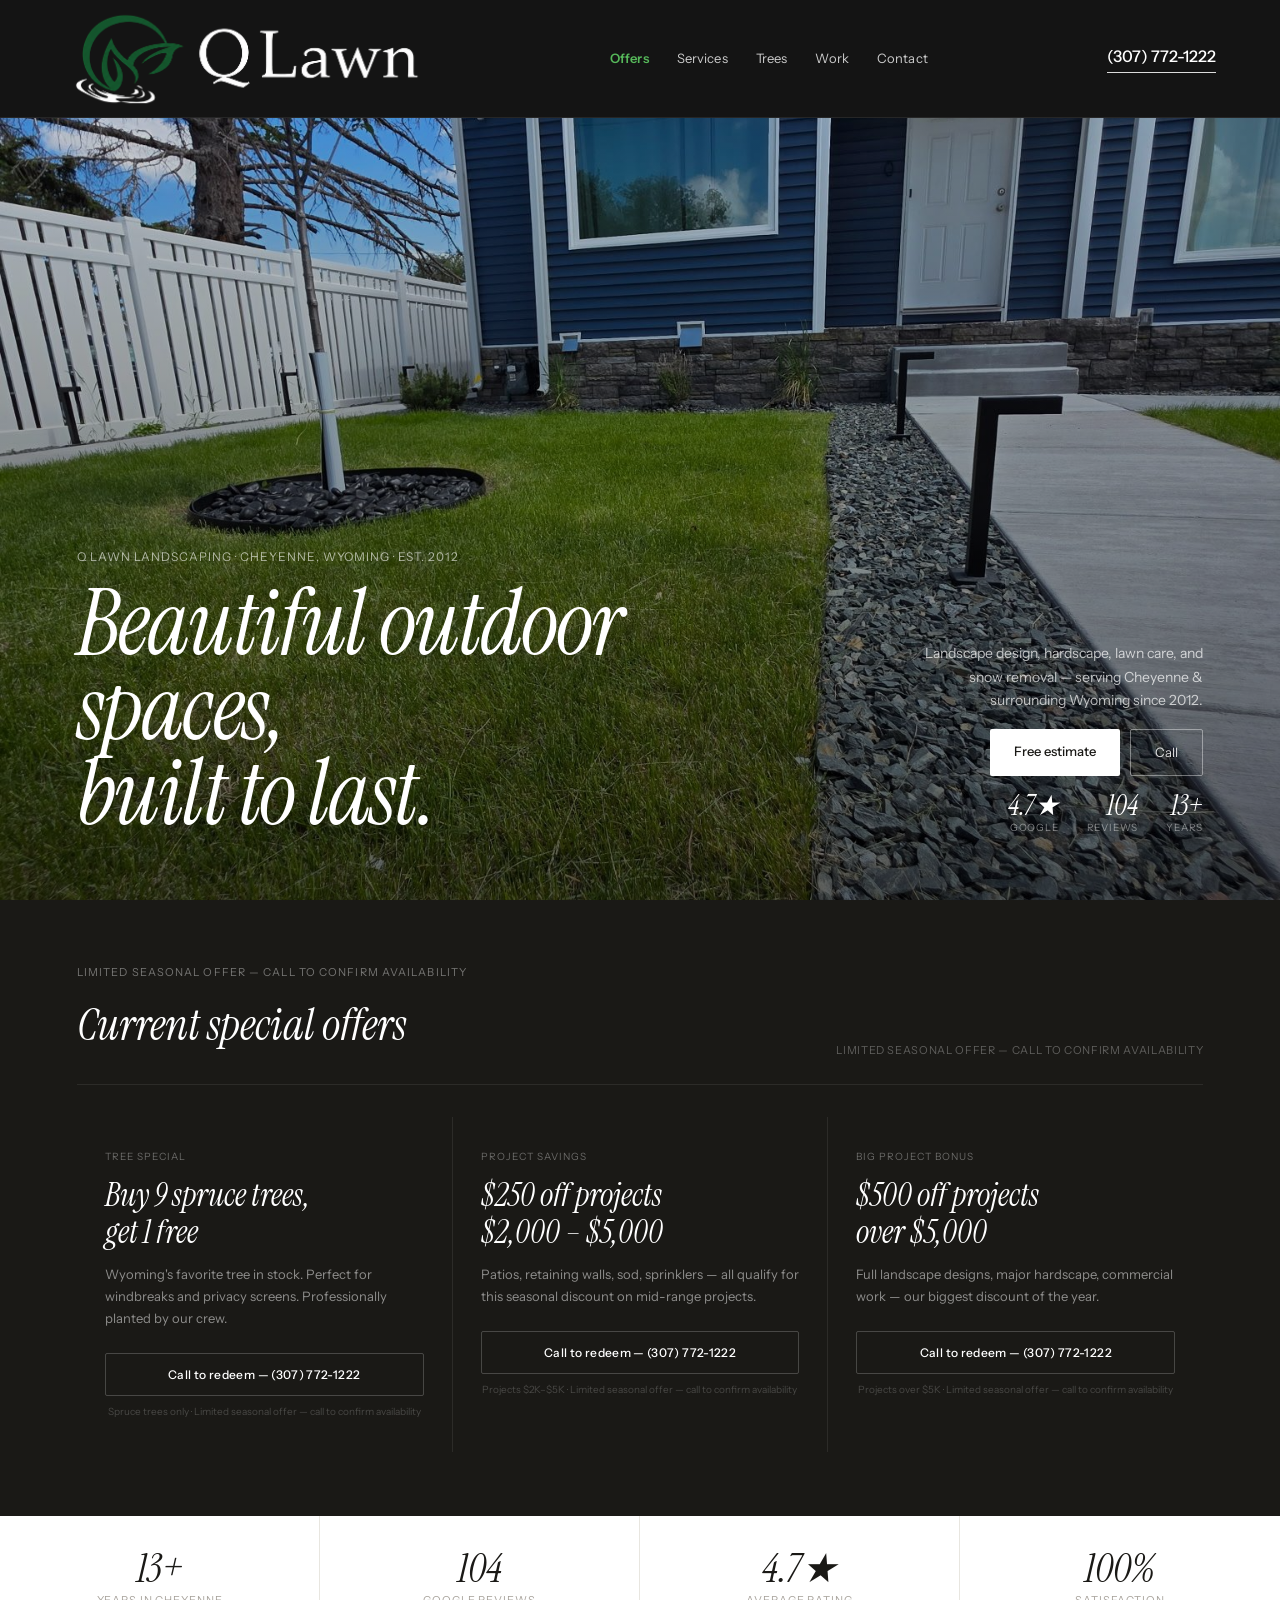
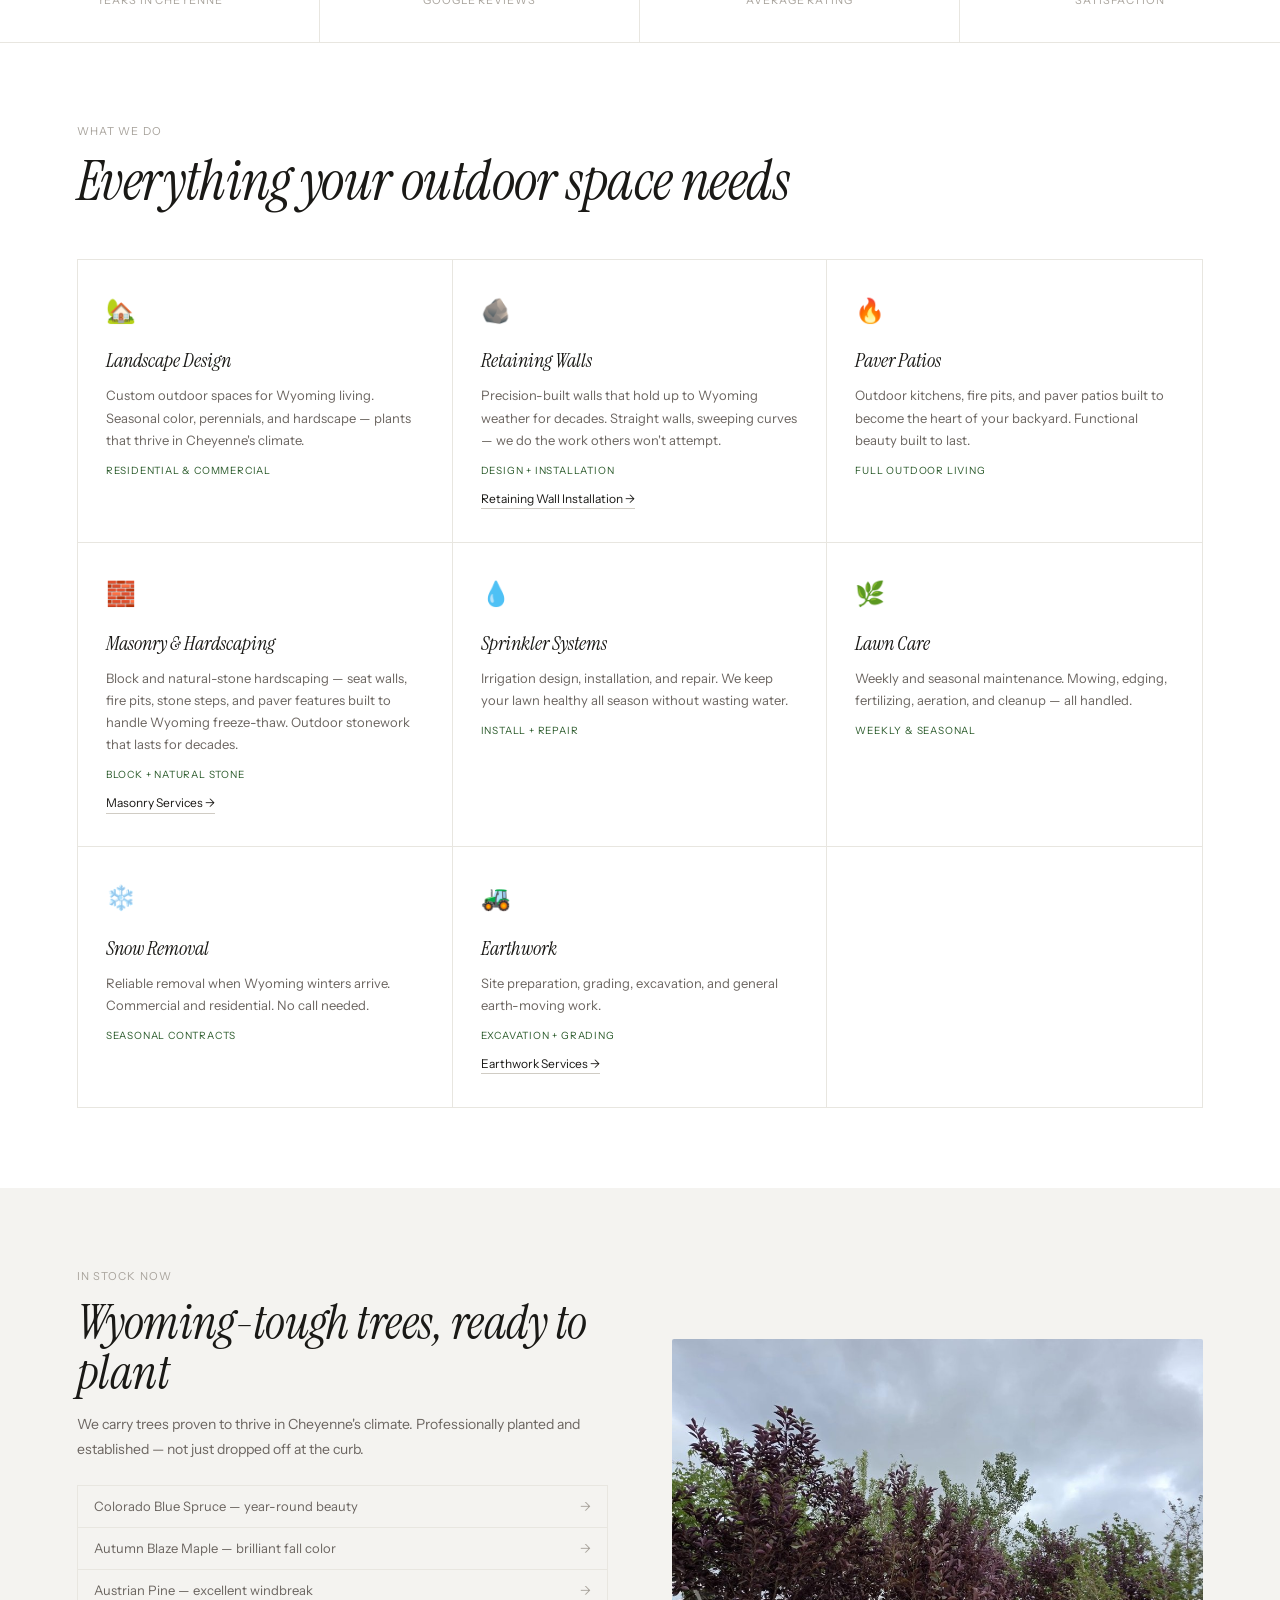
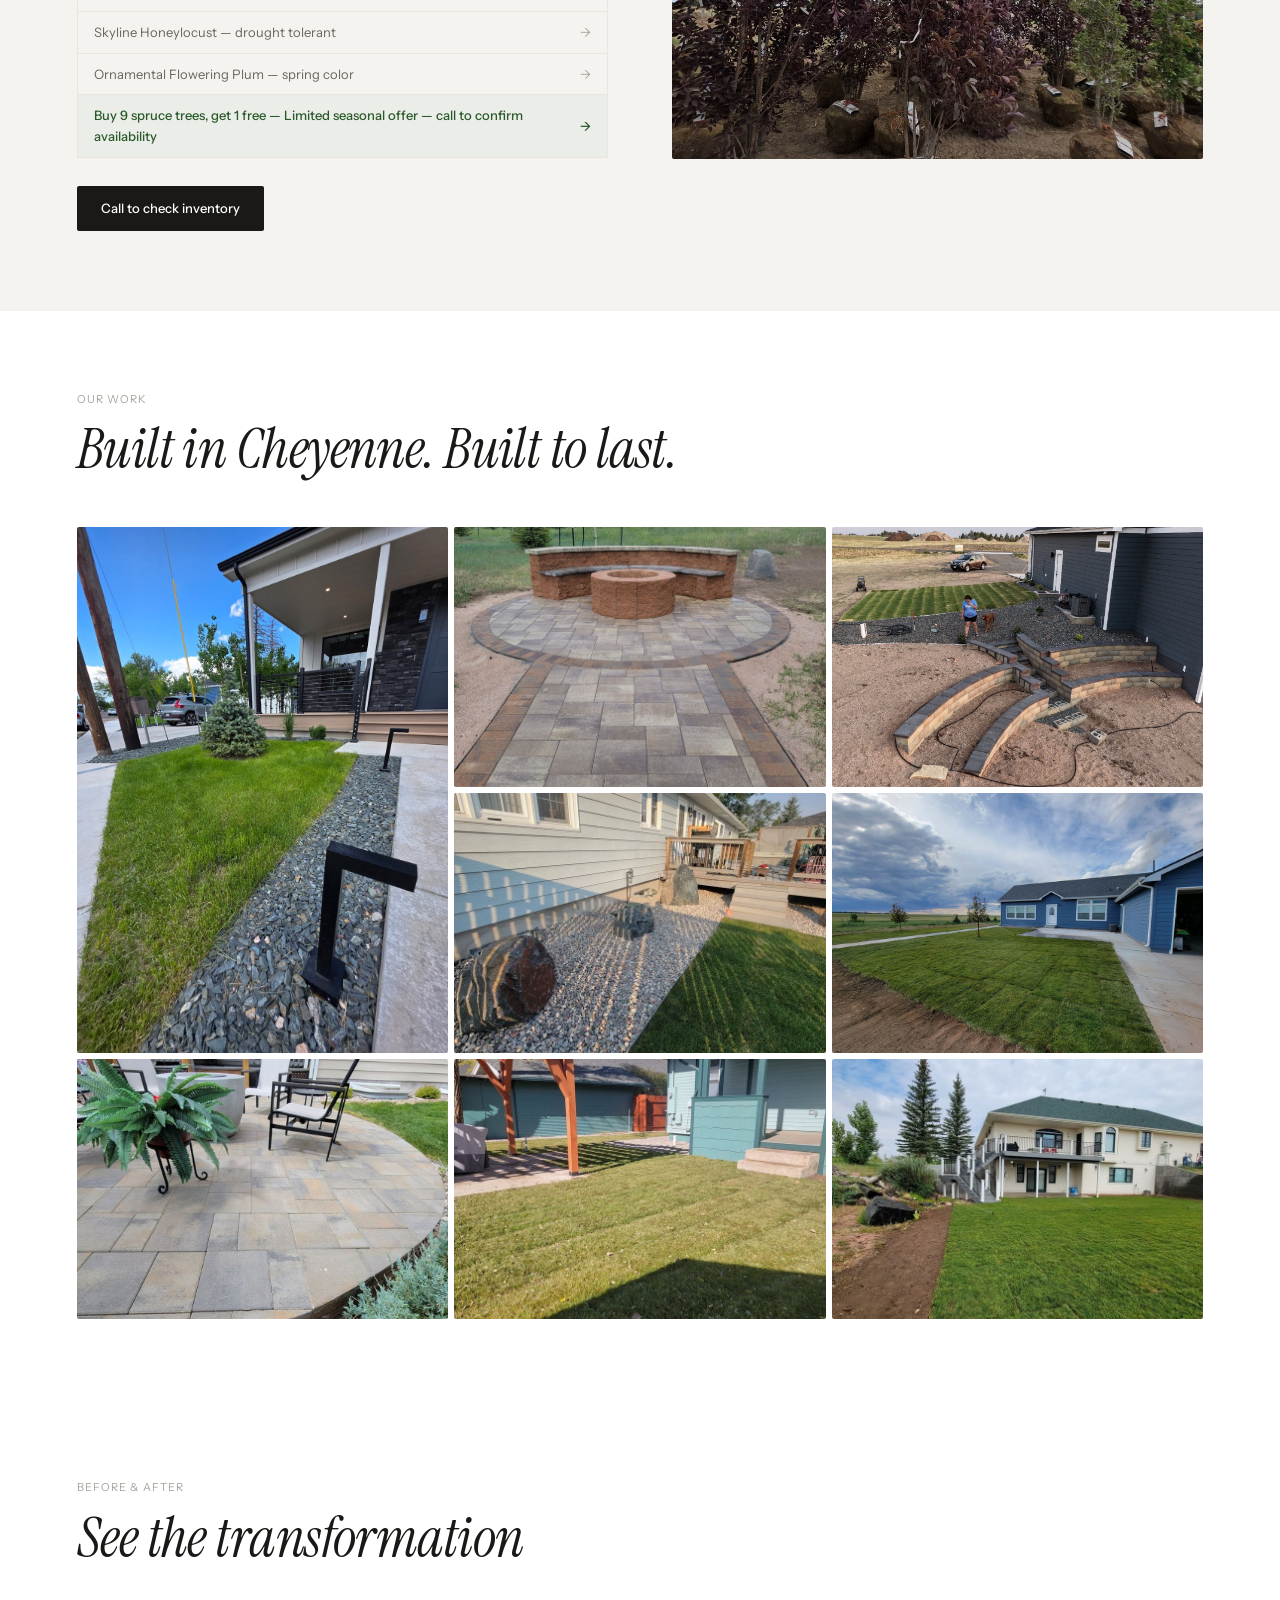
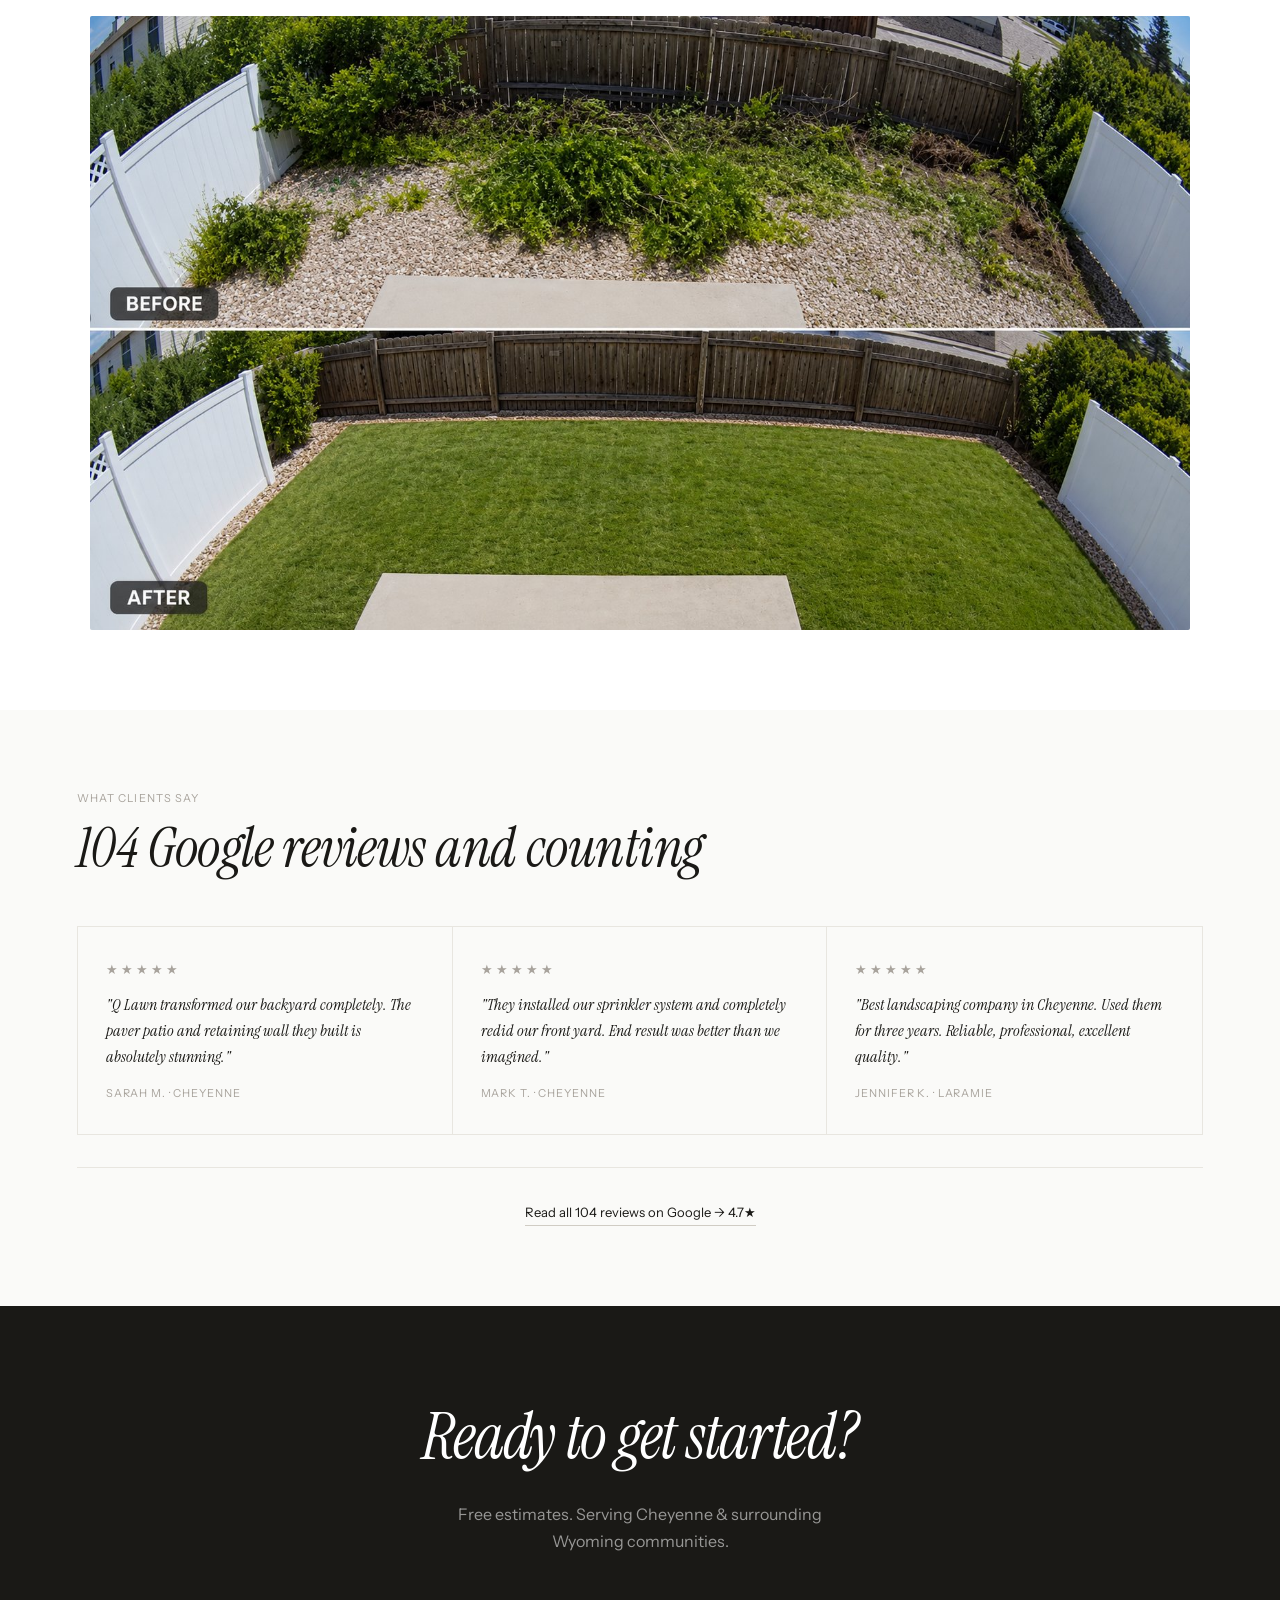
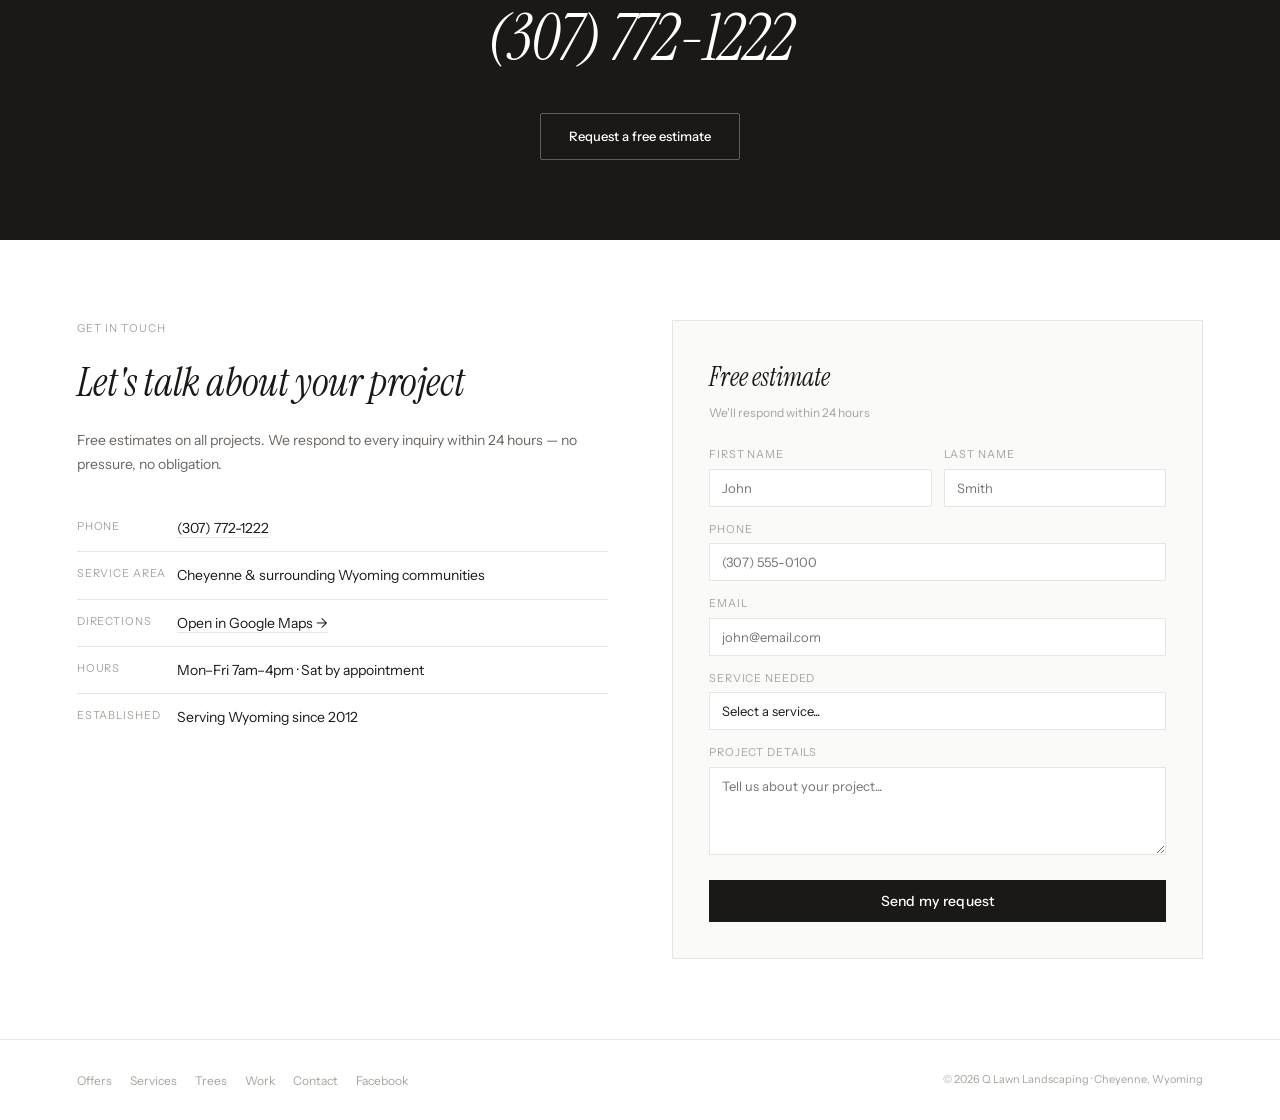
==== index.html @ 7f2158d1 "Update Google review count to 104 Co-Authored-By: Claude Sonnet 5 <noreply@anthropic.com>" ====
<!DOCTYPE html>
<html lang="en">
<head>
<meta charset="UTF-8"/>
<meta name="viewport" content="width=device-width,initial-scale=1.0"/>
<meta name="description" content="Masonry, retaining walls, hardscaping &amp; earthwork in Cheyenne, WY. Q Lawn also offers paver patios, landscape design &amp; lawn care. Free estimates: (307) 772-1222."/>
<meta name="keywords" content="landscaping Cheyenne Wyoming, lawn care Cheyenne, tree nursery Cheyenne, paver patio Wyoming, earthwork Cheyenne, Q Lawn Landscaping"/>
<meta name="author" content="Q Lawn Landscaping"/>
<meta name="robots" content="index, follow"/>
<link rel="canonical" href="https://qlawnlandscaping.com/"/>
<!-- Open Graph / Facebook -->
<meta property="og:type" content="website"/>
<meta property="og:url" content="https://qlawnlandscaping.com/"/>
<meta property="og:title" content="Q Lawn Landscaping — Cheyenne, WY | Landscaping &amp; Tree Nursery"/>
<meta property="og:description" content="Masonry, retaining walls, hardscaping, paver patios &amp; earthwork in Cheyenne, Wyoming — plus landscape design, lawn care &amp; a full tree nursery. Free estimates."/>
<meta property="og:image" content="https://qlawnlandscaping.com/og-image.jpg"/>
<meta property="og:site_name" content="Q Lawn Landscaping"/>
<meta property="og:locale" content="en_US"/>
<!-- Twitter Card -->
<meta name="twitter:card" content="summary_large_image"/>
<meta name="twitter:title" content="Q Lawn Landscaping — Cheyenne, WY"/>
<meta name="twitter:description" content="Masonry, hardscaping, retaining walls &amp; landscaping in Cheyenne, WY. Free estimates — (307) 772-1222"/>
<meta name="twitter:image" content="https://qlawnlandscaping.com/og-image.jpg"/>
<!-- Favicon (from real Q Lawn logo artwork) -->
<link rel="icon" href="/favicon.ico" sizes="48x48">
<link rel="icon" type="image/png" sizes="192x192" href="/favicon-192.png">
<link rel="apple-touch-icon" href="/apple-touch-icon.png">
<title>Q Lawn Landscaping — Masonry, Hardscaping &amp; Lawn Care in Cheyenne, WY</title>
<link rel="preconnect" href="https://fonts.googleapis.com"/>
<link rel="preconnect" href="https://fonts.gstatic.com" crossorigin/>
<link href="https://fonts.googleapis.com/css2?family=Instrument+Serif:ital@0;1&family=Instrument+Sans:wght@300;400;500;600&display=swap" rel="stylesheet"/>
<link rel="stylesheet" href="css/styles.css?v=1"/>
<script type="application/ld+json">
{"@context":"https://schema.org","@type":"LandscapingBusiness","@id":"https://qlawnlandscaping.com/#business","name":"Q Lawn Landscaping","url":"https://qlawnlandscaping.com/","image":"https://qlawnlandscaping.com/og-image.jpg","logo":"https://qlawnlandscaping.com/images/logo.png","telephone":"+13077721222","priceRange":"$$","foundingDate":"2012","areaServed":[{"@type":"City","name":"Cheyenne","containedInPlace":{"@type":"State","name":"Wyoming"}},{"@type":"AdministrativeArea","name":"Laramie County, Wyoming"}],"openingHoursSpecification":[{"@type":"OpeningHoursSpecification","dayOfWeek":["Monday","Tuesday","Wednesday","Thursday","Friday"],"opens":"07:00","closes":"16:00"}],"sameAs":["https://www.facebook.com/111293527158352"],"hasOfferCatalog":{"@type":"OfferCatalog","name":"Services","itemListElement":[{"@type":"Offer","itemOffered":{"@type":"Service","name":"Masonry & Hardscaping","url":"https://qlawnlandscaping.com/masonry"}},{"@type":"Offer","itemOffered":{"@type":"Service","name":"Retaining Walls","url":"https://qlawnlandscaping.com/retaining-walls"}},{"@type":"Offer","itemOffered":{"@type":"Service","name":"Paver Patios"}},{"@type":"Offer","itemOffered":{"@type":"Service","name":"Earthwork, Excavation & Grading","url":"https://qlawnlandscaping.com/earthwork"}},{"@type":"Offer","itemOffered":{"@type":"Service","name":"Landscape Design"}},{"@type":"Offer","itemOffered":{"@type":"Service","name":"Sprinkler Systems & Repair"}},{"@type":"Offer","itemOffered":{"@type":"Service","name":"Lawn Care"}},{"@type":"Offer","itemOffered":{"@type":"Service","name":"Snow Removal"}}]}}
</script>
</head>
<body>
<nav>
  <div class="nav-logo"><img src="images/logo.png?v=7" alt="Q Lawn"/></div>
  <div class="nav-links">
    <a href="#offers" class="hot">Offers</a>
    <a href="#services">Services</a><a href="#trees">Trees</a>
    <a href="#portfolio">Work</a><a href="#contact">Contact</a>
  </div>
  <a href="tel:3077721222" class="nav-cta">(307) 772-1222</a>
  <div class="hamburger"><span></span><span></span><span></span></div>
</nav>
<div class="mobile-menu" id="mm9">
  <a href="#offers" onclick="document.getElementById('mm9').style.display='none'">Offers</a>
  <a href="#services" onclick="document.getElementById('mm9').style.display='none'">Services</a>
  <a href="#trees" onclick="document.getElementById('mm9').style.display='none'">Trees</a>
  <a href="#portfolio" onclick="document.getElementById('mm9').style.display='none'">Work</a>
  <a href="#contact" onclick="document.getElementById('mm9').style.display='none'">Contact</a>
<a href="tel:3077721222">Call (307) 772-1222</a></div>
<section class="hero" style="padding-top:118px">
  <img src="images/hero.jpg" alt="Q Lawn Landscaping premium paver patio Cheyenne Wyoming" class="hero-img"/>
  <div class="hero-overlay"></div>
  <div class="hero-content">
    <div class="hero-text">
      <div class="hero-eyebrow">Q Lawn Landscaping · Cheyenne, Wyoming · Est. 2012</div>
      <h1>Beautiful outdoor spaces,<br/>built to last.</h1>
    </div>
    <div class="hero-right">
      <p class="hero-sub">Landscape design, hardscape, lawn care, and snow removal — serving Cheyenne &amp; surrounding Wyoming since 2012.</p>
      <div class="hero-actions">
        <a href="#contact" class="btn-white">Free estimate</a>
        <a href="tel:3077721222" class="btn-ghost">Call</a>
      </div>
      <div class="hero-stats">
        <div class="hs"><div class="hs-num">4.7★</div><div class="hs-label">Google</div></div>
        <div class="hs"><div class="hs-num">104</div><div class="hs-label">Reviews</div></div>
        <div class="hs"><div class="hs-num">13+</div><div class="hs-label">Years</div></div>
      </div>
    </div>
  </div>
</section>
<section id="offers" class="offers"><div class="oh"><div><div class="oh-eyebrow">Limited seasonal offer — call to confirm availability</div><div class="oh-title">Current special offers</div></div><div class="oh-exp">Limited seasonal offer — call to confirm availability</div></div><div class="offers-grid"><div class="oc"><div class="oc-eyebrow">Tree special</div><div class="oc-amount">Buy 9 spruce trees,<br/>get 1 free</div><div class="oc-desc">Wyoming's favorite tree in stock. Perfect for windbreaks and privacy screens. Professionally planted by our crew.</div><a href="tel:3077721222" class="oc-btn">Call to redeem — (307) 772-1222</a><div class="oc-fine">Spruce trees only · Limited seasonal offer — call to confirm availability</div></div><div class="oc"><div class="oc-eyebrow">Project savings</div><div class="oc-amount">$250 off projects<br/>$2,000 – $5,000</div><div class="oc-desc">Patios, retaining walls, sod, sprinklers — all qualify for this seasonal discount on mid-range projects.</div><a href="tel:3077721222" class="oc-btn">Call to redeem — (307) 772-1222</a><div class="oc-fine">Projects $2K–$5K · Limited seasonal offer — call to confirm availability</div></div><div class="oc"><div class="oc-eyebrow">Big project bonus</div><div class="oc-amount">$500 off projects<br/>over $5,000</div><div class="oc-desc">Full landscape designs, major hardscape, commercial work — our biggest discount of the year.</div><a href="tel:3077721222" class="oc-btn">Call to redeem — (307) 772-1222</a><div class="oc-fine">Projects over $5K · Limited seasonal offer — call to confirm availability</div></div></div></section>
<div class="stats"><div class="stat"><div class="stat-num">13+</div><div class="stat-label">Years in Cheyenne</div></div><div class="stat"><div class="stat-num">104</div><div class="stat-label">Google reviews</div></div><div class="stat"><div class="stat-num">4.7★</div><div class="stat-label">Average rating</div></div><div class="stat"><div class="stat-num">100%</div><div class="stat-label">Satisfaction</div></div></div>
<section id="services" class="services"><div class="sec-eyebrow">What we do</div><h2 class="sec-title">Everything your outdoor space needs</h2><div class="svc-grid"><div class="svc"><div class="svc-icon">🏡</div><h3>Landscape Design</h3><p>Custom outdoor spaces for Wyoming living. Seasonal color, perennials, and hardscape — plants that thrive in Cheyenne's climate.</p><span class="svc-tag">Residential & Commercial</span></div><div class="svc"><div class="svc-icon">🪨</div><h3>Retaining Walls</h3><p>Precision-built walls that hold up to Wyoming weather for decades. Straight walls, sweeping curves — we do the work others won't attempt.</p><span class="svc-tag">Design + Installation</span><a href="/retaining-walls" class="svc-link">Retaining Wall Installation →</a></div><div class="svc"><div class="svc-icon">🔥</div><h3>Paver Patios</h3><p>Outdoor kitchens, fire pits, and paver patios built to become the heart of your backyard. Functional beauty built to last.</p><span class="svc-tag">Full Outdoor Living</span></div><div class="svc"><div class="svc-icon">🧱</div><h3>Masonry &amp; Hardscaping</h3><p>Block and natural-stone hardscaping — seat walls, fire pits, stone steps, and paver features built to handle Wyoming freeze-thaw. Outdoor stonework that lasts for decades.</p><span class="svc-tag">Block + Natural Stone</span><a href="/masonry" class="svc-link">Masonry Services →</a></div><div class="svc"><div class="svc-icon">💧</div><h3>Sprinkler Systems</h3><p>Irrigation design, installation, and repair. We keep your lawn healthy all season without wasting water.</p><span class="svc-tag">Install + Repair</span></div><div class="svc"><div class="svc-icon">🌿</div><h3>Lawn Care</h3><p>Weekly and seasonal maintenance. Mowing, edging, fertilizing, aeration, and cleanup — all handled.</p><span class="svc-tag">Weekly & Seasonal</span></div><div class="svc"><div class="svc-icon">❄️</div><h3>Snow Removal</h3><p>Reliable removal when Wyoming winters arrive. Commercial and residential. No call needed.</p><span class="svc-tag">Seasonal Contracts</span></div><div class="svc"><div class="svc-icon">🚜</div><h3>Earthwork</h3><p>Site preparation, grading, excavation, and general earth-moving work.</p><span class="svc-tag">Excavation + Grading</span><a href="/earthwork" class="svc-link">Earthwork Services →</a></div></div></section>
<section id="trees" class="trees"><div class="trees-inner"><div class="trees-copy"><div class="sec-eyebrow">In stock now</div><h2>Wyoming-tough trees, ready to plant</h2><p>We carry trees proven to thrive in Cheyenne's climate. Professionally planted and established — not just dropped off at the curb.</p><div class="tree-list"><div class="tree-item">Colorado Blue Spruce — year-round beauty</div><div class="tree-item">Autumn Blaze Maple — brilliant fall color</div><div class="tree-item">Austrian Pine — excellent windbreak</div><div class="tree-item">Skyline Honeylocust — drought tolerant</div><div class="tree-item">Ornamental Flowering Plum — spring color</div><div class="tree-item tree-special">Buy 9 spruce trees, get 1 free — Limited seasonal offer — call to confirm availability</div></div><a href="tel:3077721222" class="btn-white" style="background:var(--ink);color:var(--white);display:inline-block">Call to check inventory</a></div><div class="trees-photo"><img src="images/tree-nursery.jpg" alt="Wyoming-tough nursery trees ready to plant, Q Lawn Cheyenne"/></div></div></section>
<section id="portfolio" class="gallery"><div class="sec-eyebrow">Our work</div><h2 class="sec-title">Built in Cheyenne. Built to last.</h2><div class="gallery-grid"><div class="gi tall"><img src="images/gallery-curb.jpg" alt="Modern home with fresh sod, spruce and decorative rock, Cheyenne Wyoming"/></div><div class="gi"><img src="images/gallery-firepit.jpg" alt="Paver patio with stone masonry fire pit and curved seat wall, Cheyenne Wyoming"/></div><div class="gi"><img src="images/gallery-retaining.jpg" alt="Tiered block masonry retaining wall with steps, Cheyenne Wyoming"/></div><div class="gi"><img src="images/gallery-rock.jpg" alt="Decorative rock landscaping with boulders, Cheyenne Wyoming"/></div><div class="gi"><img src="images/gallery-sod.jpg" alt="Fresh sod lawn and landscaping, Cheyenne Wyoming"/></div><div class="gi"><img src="images/gallery-patio.jpg" alt="Custom paver patio with seating area, Cheyenne Wyoming"/></div><div class="gi"><img src="images/gallery-pergola.jpg" alt="Backyard pergola over paver patio with new sod, Cheyenne Wyoming"/></div><div class="gi"><img src="images/gallery-sod-trees.jpg" alt="New sod lawn with spruce trees and boulder accent, Cheyenne Wyoming"/></div></div></section>
<section id="before-after" class="gallery"><div class="sec-eyebrow">Before &amp; after</div><h2 class="sec-title">See the transformation</h2><img src="images/before-after.jpg" alt="Before and after backyard sod transformation in Cheyenne, Wyoming by Q Lawn Landscaping" style="width:100%;max-width:1100px;margin:0 auto;height:auto;border-radius:2px;display:block"/></section>
<section id="reviews" class="reviews"><div class="sec-eyebrow">What clients say</div><h2 class="sec-title">104 Google reviews and counting</h2><div class="rev-grid"><div class="rev"><div class="rev-stars">★★★★★</div><p class="rev-text">"Q Lawn transformed our backyard completely. The paver patio and retaining wall they built is absolutely stunning."</p><div class="rev-author">Sarah M. · Cheyenne</div></div><div class="rev"><div class="rev-stars">★★★★★</div><p class="rev-text">"They installed our sprinkler system and completely redid our front yard. End result was better than we imagined."</p><div class="rev-author">Mark T. · Cheyenne</div></div><div class="rev"><div class="rev-stars">★★★★★</div><p class="rev-text">"Best landscaping company in Cheyenne. Used them for three years. Reliable, professional, excellent quality."</p><div class="rev-author">Jennifer K. · Laramie</div></div></div><div class="rev-footer"><a href="https://www.google.com/search?q=Q+Lawn+Landscaping+Cheyenne" target="_blank" class="g-link">Read all 104 reviews on Google → 4.7★</a></div></section>
<section class="cta"><h2>Ready to get started?</h2><p>Free estimates. Serving Cheyenne & surrounding Wyoming communities.</p><a href="tel:3077721222" class="cta-phone">(307) 772-1222</a><a href="#contact" class="btn-white-outline">Request a free estimate</a></section>
<section id="contact" class="contact"><div class="contact-grid"><div class="ci"><div class="sec-eyebrow">Get in touch</div><h2>Let's talk about your project</h2><p>Free estimates on all projects. We respond to every inquiry within 24 hours — no pressure, no obligation.</p><div class="cd"><div class="cd-l">Phone</div><div class="cd-v"><a href="tel:3077721222">(307) 772-1222</a></div></div>
<div class="cd"><div class="cd-l">Service area</div><div class="cd-v">Cheyenne & surrounding Wyoming communities</div></div><div class="cd"><div class="cd-l">Directions</div><div class="cd-v"><a href="https://www.google.com/maps/search/?api=1&amp;query=Q+Lawn+Landscaping+Cheyenne+WY" target="_blank" rel="noopener">Open in Google Maps →</a></div></div><div class="cd"><div class="cd-l">Hours</div><div class="cd-v">Mon–Fri 7am–4pm · Sat by appointment</div></div><div class="cd"><div class="cd-l">Established</div><div class="cd-v">Serving Wyoming since 2012</div></div></div><form class="cf" name="free-estimate" method="POST" data-netlify="true" netlify-honeypot="bot-field" action="/thank-you.html"><input type="hidden" name="form-name" value="free-estimate"/><p hidden><label>Don't fill this out if you're human: <input name="bot-field"/></label></p><div class="cf-title">Free estimate</div><div class="cf-sub">We'll respond within 24 hours</div><div class="fg-row"><div class="fg"><label for="cf-first">First name</label><input id="cf-first" name="first-name" type="text" placeholder="John" required/></div><div class="fg"><label for="cf-last">Last name</label><input id="cf-last" name="last-name" type="text" placeholder="Smith"/></div></div><div class="fg"><label for="cf-phone">Phone</label><input id="cf-phone" name="phone" type="tel" placeholder="(307) 555-0100" required/></div><div class="fg"><label for="cf-email">Email</label><input id="cf-email" name="email" type="email" placeholder="john@email.com"/></div><div class="fg"><label for="cf-service">Service needed</label><select id="cf-service" name="service" required><option value="">Select a service...</option><option>Landscape Design</option><option>Retaining Wall</option><option>Paver Patio</option><option>Sprinkler System</option><option>Lawn Care</option><option>Sod Installation</option><option>Tree Installation</option><option>Snow Removal</option><option>Earthwork</option><option>Other</option></select></div><div class="fg"><label for="cf-details">Project details</label><textarea id="cf-details" name="details" placeholder="Tell us about your project..." required></textarea></div><button type="submit" class="cf-submit">Send my request</button></form></div></section>
<footer><div class="fl"><a href="#offers">Offers</a><a href="#services">Services</a><a href="#trees">Trees</a><a href="#portfolio">Work</a><a href="#contact">Contact</a><a href="https://www.facebook.com/111293527158352" target="_blank">Facebook</a></div><div class="fc">© 2026 Q Lawn Landscaping · Cheyenne, Wyoming</div></footer>
<script src="js/main.js?v=2" defer></script>
</body></html>
---- css/styles.css ----
*,*::before,*::after{box-sizing:border-box;margin:0;padding:0}
:root{
  --white:#FFFFFF;--off:#FAFAF8;--light:#F4F3F0;--border:#E8E6E0;--border2:#D0CCC4;
  --ink:#1A1916;--ink2:#6B6560;--ink3:#A8A39C;
  --accent:#1A1916;--green:#2A5A2A;--red:#C0392B;
  --display:'Instrument Serif',serif;--sans:'Instrument Sans',sans-serif;
}
html{scroll-behavior:smooth}
body{background:var(--white);color:var(--ink);font-family:var(--sans);font-size:15px;line-height:1.6;overflow-x:hidden}
nav{position:fixed;top:0;left:0;right:0;z-index:100;background:#141414;backdrop-filter:none;border-bottom:1px solid rgba(255,255,255,0.08);padding:0 5%;height:118px;display:flex;align-items:center;justify-content:space-between}
.nav-logo{display:flex;align-items:center;height:118px;flex:0 0 auto}
.nav-logo img{height:108px;max-width:420px;width:auto;object-fit:contain;display:block}
.nav-links{display:flex;gap:28px}
.nav-links a{font-size:13px;font-weight:400;color:rgba(255,255,255,0.78);text-decoration:none;transition:color .15s;letter-spacing:.01em}
.nav-links a:hover{color:var(--white)}
.nav-links .hot{color:#56B85A;font-weight:600}
.nav-cta{font-size:16px;font-weight:500;color:var(--white);text-decoration:none;border-bottom:1px solid rgba(255,255,255,0.85);padding-bottom:2px;transition:all .15s}
.nav-cta:hover{border-color:transparent;color:rgba(255,255,255,0.7)}
.hamburger{display:none;flex-direction:column;gap:5px;cursor:pointer}
.hamburger span{width:22px;height:1px;background:var(--white)}
.mobile-menu{display:none;position:fixed;top:118px;left:0;right:0;background:var(--white);border-bottom:1px solid var(--border);padding:16px 6%;flex-direction:column;gap:0;z-index:99}
.mobile-menu a{color:var(--ink2);text-decoration:none;font-size:14px;padding:12px 0;border-bottom:1px solid var(--border)}

/* HERO - immersive photo */
.hero{position:relative;height:100vh;overflow:hidden}
.hero-img{width:100%;height:100%;object-fit:cover;display:block}
.hero-overlay{position:absolute;inset:0;background:linear-gradient(to bottom,rgba(0,0,0,0.1) 0%,rgba(0,0,0,0.6) 100%)}
.hero-content{position:absolute;bottom:0;left:0;right:0;padding:0 6% 64px;display:flex;align-items:flex-end;justify-content:space-between;gap:40px;flex-wrap:wrap}
.hero-text{max-width:600px}
.hero-eyebrow{font-size:12px;font-weight:400;color:rgba(255,255,255,0.6);letter-spacing:.08em;text-transform:uppercase;margin-bottom:14px}
.hero h1{font-family:var(--display);font-size:clamp(44px,7vw,96px);color:var(--white);font-weight:400;line-height:.95;letter-spacing:-.02em;font-style:italic}
.hero-right{display:flex;flex-direction:column;align-items:flex-end;gap:16px}
.hero-sub{font-size:14px;color:rgba(255,255,255,0.7);max-width:280px;text-align:right;line-height:1.7;font-weight:300}
.hero-actions{display:flex;gap:10px;flex-wrap:wrap;justify-content:flex-end}
.btn-white{font-size:13px;font-weight:500;padding:12px 24px;background:var(--white);color:var(--ink);text-decoration:none;border-radius:2px;transition:all .2s}
.btn-white:hover{background:var(--off)}
.btn-ghost{font-size:13px;font-weight:400;padding:12px 24px;border:1px solid rgba(255,255,255,0.4);color:rgba(255,255,255,0.85);text-decoration:none;border-radius:2px;transition:all .2s}
.btn-ghost:hover{border-color:var(--white)}
.hero-stats{display:flex;gap:28px}
.hs{text-align:right}
.hs-num{font-family:var(--display);font-size:28px;color:var(--white);font-weight:400;font-style:italic;line-height:1}
.hs-label{font-size:10px;color:rgba(255,255,255,0.45);text-transform:uppercase;letter-spacing:.08em}

/* OFFERS */
.offers{background:var(--ink);padding:64px 6%}
.oh{display:flex;align-items:flex-end;justify-content:space-between;margin-bottom:32px;padding-bottom:24px;border-bottom:1px solid rgba(255,255,255,0.08);flex-wrap:wrap;gap:16px}
.oh-eyebrow{font-size:11px;color:rgba(255,255,255,0.4);text-transform:uppercase;letter-spacing:.1em;margin-bottom:8px}
.oh-title{font-family:var(--display);font-size:clamp(24px,3.5vw,44px);color:var(--white);font-style:italic;font-weight:400}
.oh-exp{font-size:11px;color:rgba(255,255,255,0.3);letter-spacing:.06em;text-transform:uppercase}
.offers-grid{display:grid;grid-template-columns:repeat(3,1fr);gap:1px;background:rgba(255,255,255,0.08)}
.oc{background:var(--ink);padding:32px 28px;transition:background .2s}
.oc:hover{background:#222}
.oc-eyebrow{font-size:10px;color:rgba(255,255,255,0.35);text-transform:uppercase;letter-spacing:.1em;margin-bottom:12px}
.oc-amount{font-family:var(--display);font-size:clamp(22px,2.5vw,34px);color:var(--white);font-weight:400;font-style:italic;line-height:1.15;margin-bottom:12px}
.oc-desc{font-size:13px;color:rgba(255,255,255,0.5);line-height:1.7;margin-bottom:24px;font-weight:300}
.oc-btn{display:block;text-align:center;font-size:12px;font-weight:500;padding:11px 18px;border:1px solid rgba(255,255,255,0.2);color:var(--white);text-decoration:none;border-radius:2px;transition:all .15s;letter-spacing:.03em}
.oc-btn:hover{background:var(--white);color:var(--ink)}
.oc-fine{font-size:10px;color:rgba(255,255,255,0.2);text-align:center;margin-top:8px}

/* STATS */
.stats{display:grid;grid-template-columns:repeat(4,1fr);border-bottom:1px solid var(--border)}
.stat{padding:32px 24px;border-right:1px solid var(--border);text-align:center}
.stat:last-child{border-right:none}
.stat-num{font-family:var(--display);font-size:40px;color:var(--ink);font-weight:400;font-style:italic;line-height:1;margin-bottom:4px}
.stat-label{font-size:11px;color:var(--ink3);text-transform:uppercase;letter-spacing:.08em}

/* SERVICES */
.services{padding:80px 6%;background:var(--white)}
.sec-eyebrow{font-size:11px;color:var(--ink3);text-transform:uppercase;letter-spacing:.1em;margin-bottom:12px}
.sec-title{font-family:var(--display);font-size:clamp(32px,4.5vw,56px);color:var(--ink);font-weight:400;font-style:italic;letter-spacing:-.01em;line-height:1.05;margin-bottom:48px}
.svc-grid{display:grid;grid-template-columns:repeat(3,1fr);gap:0;border:1px solid var(--border)}
.svc{padding:32px 28px;border-right:1px solid var(--border);border-bottom:1px solid var(--border);transition:background .2s}
.svc:nth-child(3n){border-right:none}
.svc:nth-child(n+7){border-bottom:none}
.svc:hover{background:var(--off)}
.svc-icon{font-size:24px;margin-bottom:14px}
.svc h3{font-family:var(--display);font-size:20px;color:var(--ink);font-weight:400;font-style:italic;margin-bottom:8px}
.svc p{font-size:13px;color:var(--ink2);line-height:1.7;font-weight:300}
.svc-tag{font-size:10px;color:var(--green);text-transform:uppercase;letter-spacing:.08em;margin-top:12px;display:block}
.svc-link{display:inline-block;margin-top:10px;font-size:12px;color:var(--ink);text-decoration:none;border-bottom:1px solid var(--border2);transition:border-color .15s}
.svc-link:hover{border-color:var(--ink)}
.svc-copy{max-width:760px}
.svc-copy p{font-size:15px;line-height:1.8;color:var(--ink2);margin-bottom:16px}

/* TREES */
.trees{background:var(--light);padding:80px 6%}
.trees-inner{display:grid;grid-template-columns:1fr 1fr;gap:64px;align-items:center}
.trees-copy .sec-eyebrow{color:var(--ink3)}
.trees-copy h2{font-family:var(--display);font-size:clamp(28px,4vw,48px);color:var(--ink);font-weight:400;font-style:italic;letter-spacing:-.01em;line-height:1.05;margin-bottom:14px}
.trees-copy p{font-size:14px;color:var(--ink2);line-height:1.75;margin-bottom:24px;font-weight:300}
.tree-list{display:flex;flex-direction:column;gap:0;margin-bottom:28px;border:1px solid var(--border)}
.tree-item{font-size:13px;color:var(--ink2);padding:10px 16px;border-bottom:1px solid var(--border);display:flex;align-items:center;justify-content:space-between}
.tree-item:last-child{border-bottom:none}
.tree-item::after{content:'→';color:var(--ink3)}
.tree-special{color:var(--green);font-weight:500;background:rgba(42,90,42,0.04)}
.tree-special::after{color:var(--green)}
.trees-photo{overflow:hidden;border-radius:2px}
.trees-photo img{width:100%;height:420px;object-fit:cover;display:block}

/* GALLERY */
.gallery{padding:80px 6%;background:var(--white)}
.gallery-grid{display:grid;grid-template-columns:repeat(3,1fr);grid-template-rows:260px 260px 260px;gap:6px;margin-top:36px}
.gi{overflow:hidden;border-radius:2px}
.gi img{width:100%;height:100%;object-fit:cover;display:block;transition:transform .5s ease}
.gi:hover img{transform:scale(1.04)}
.gi.tall{grid-row:span 2}
.gi.tall img{height:100%}

/* MASONRY WORK GALLERY (masonry.html) — natural-proportion column layout */
.masonry-grid{columns:3;column-gap:14px;margin-top:36px}
.masonry-grid figure{break-inside:avoid;margin:0 0 14px}
.masonry-grid img{width:100%;height:auto;display:block;border-radius:2px}

/* REVIEWS */
.reviews{padding:80px 6%;background:var(--off)}
.rev-grid{display:grid;grid-template-columns:repeat(3,1fr);gap:0;margin-top:40px;border:1px solid var(--border)}
.rev{padding:32px 28px;border-right:1px solid var(--border)}
.rev:last-child{border-right:none}
.rev-stars{color:var(--ink3);font-size:13px;letter-spacing:3px;margin-bottom:12px}
.rev-text{font-family:var(--display);font-size:16px;color:var(--ink);line-height:1.65;margin-bottom:14px;font-style:italic;font-weight:400}
.rev-author{font-size:11px;color:var(--ink3);text-transform:uppercase;letter-spacing:.08em}
.rev-footer{text-align:center;margin-top:32px;padding-top:32px;border-top:1px solid var(--border)}
.g-link{display:inline-flex;align-items:center;gap:8px;color:var(--ink);font-size:13px;text-decoration:none;border-bottom:1px solid var(--border2);padding-bottom:2px;transition:border-color .15s}
.g-link:hover{border-color:var(--ink)}

/* CTA */
.cta{background:var(--ink);padding:80px 6%;text-align:center}
.cta h2{font-family:var(--display);font-size:clamp(32px,5vw,64px);color:var(--white);font-weight:400;font-style:italic;letter-spacing:-.02em;margin-bottom:12px}
.cta p{font-size:16px;color:rgba(255,255,255,0.55);max-width:380px;margin:0 auto 32px;line-height:1.7;font-weight:300}
.cta-phone{font-family:var(--display);font-size:clamp(32px,5vw,64px);color:var(--white);text-decoration:none;display:block;margin-bottom:24px;letter-spacing:-.02em;font-style:italic;transition:opacity .15s}
.cta-phone:hover{opacity:.7}
.btn-white-outline{font-size:13px;font-weight:500;padding:12px 28px;border:1px solid rgba(255,255,255,0.3);color:var(--white);text-decoration:none;border-radius:2px;transition:all .2s;display:inline-block}
.btn-white-outline:hover{background:var(--white);color:var(--ink)}

/* CONTACT */
.contact{padding:80px 6%;background:var(--white)}
.contact-grid{display:grid;grid-template-columns:1fr 1fr;gap:64px}
.ci .sec-eyebrow{color:var(--ink3)}
.ci h2{font-family:var(--display);font-size:clamp(26px,3.5vw,40px);color:var(--ink);font-weight:400;font-style:italic;letter-spacing:-.01em;margin-bottom:14px}
.ci p{font-size:14px;color:var(--ink2);line-height:1.75;margin-bottom:28px;font-weight:300}
.cd{display:flex;gap:0;margin-bottom:0;padding:12px 0;border-bottom:1px solid var(--border)}
.cd:last-of-type{border-bottom:none;margin-bottom:0}
.cd-l{font-size:11px;color:var(--ink3);text-transform:uppercase;letter-spacing:.08em;width:100px;flex-shrink:0;padding-top:1px}
.cd-v{font-size:14px;color:var(--ink);font-weight:400}
.cd-v a{color:var(--ink);text-decoration:none;border-bottom:1px solid var(--border)}
.cd-v a:hover{border-color:var(--ink2)}
.cf{background:var(--off);border:1px solid var(--border);padding:36px}
.cf-title{font-family:var(--display);font-size:26px;color:var(--ink);font-weight:400;font-style:italic;margin-bottom:4px}
.cf-sub{font-size:12px;color:var(--ink3);margin-bottom:24px}
.fg{margin-bottom:14px}
.fg label{display:block;font-size:11px;color:var(--ink3);text-transform:uppercase;letter-spacing:.08em;margin-bottom:5px}
.fg input,.fg select,.fg textarea{width:100%;background:var(--white);border:1px solid var(--border);padding:10px 12px;font-family:var(--sans);font-size:13px;color:var(--ink);outline:none;border-radius:0;transition:border-color .15s;appearance:none}
.fg input:focus,.fg select:focus,.fg textarea:focus{border-color:var(--ink)}
.fg textarea{resize:vertical;min-height:88px;font-weight:300}
.fg-row{display:grid;grid-template-columns:1fr 1fr;gap:12px}
.cf-submit{width:100%;padding:12px;background:var(--ink);border:none;color:var(--white);font-family:var(--sans);font-size:14px;font-weight:500;cursor:pointer;border-radius:0;transition:opacity .2s;margin-top:4px;letter-spacing:.02em}
.cf-submit:hover{opacity:.85}
footer{border-top:1px solid var(--border);padding:28px 6%;display:flex;align-items:center;justify-content:space-between;flex-wrap:wrap;gap:14px}
.fl a{font-size:12px;color:var(--ink3);text-decoration:none;transition:color .15s;margin-right:18px}
.fl a:hover{color:var(--ink)}
.fc{font-size:11px;color:var(--ink3)}
@media(max-width:768px){
  nav{height:96px;padding:0 5%}
  .nav-logo{height:96px}
  .nav-logo img{height:86px;max-width:330px}
  .mobile-menu{top:96px}
  .stats{grid-template-columns:1fr 1fr}
  .svc-grid{grid-template-columns:1fr 1fr}
  .svc:nth-child(2n){border-right:none}
  .svc:nth-child(3n){border-right:1px solid var(--border)}
  .trees-inner{grid-template-columns:1fr}
  .gallery-grid{grid-template-columns:1fr 1fr;grid-template-rows:auto}
  .gi.tall{grid-row:span 1}.gi.tall img{height:200px}
  .offers-grid{grid-template-columns:1fr 1fr}
  .rev-grid{grid-template-columns:1fr}
  .contact-grid{grid-template-columns:1fr}
  .fg-row{grid-template-columns:1fr}
  .hero h1{font-size:clamp(38px,9vw,72px)}
}
@media(max-width:900px){
  .nav-links,.nav-cta{display:none}.hamburger{display:flex}
  .hero-content{flex-direction:column;align-items:flex-start}.hero-right{align-items:flex-start}
  .hero-sub{text-align:left}.hero-actions{justify-content:flex-start}
  .hero-stats{justify-content:flex-start}
  .stats{grid-template-columns:1fr 1fr}.svc-grid{grid-template-columns:1fr}
  .svc{border-right:none !important}.svc:nth-child(7){border-bottom:1px solid var(--border)}.trees-inner{grid-template-columns:1fr}
  .gallery-grid{grid-template-columns:1fr 1fr;grid-template-rows:auto}
  .gi.tall{grid-row:span 1}.gi.tall img{height:220px}
  .offers-grid{grid-template-columns:1fr}.offers-grid .oc{border-right:none}
  .rev-grid{grid-template-columns:1fr}.rev{border-right:none}
  .contact-grid{grid-template-columns:1fr}.fg-row{grid-template-columns:1fr}
  .masonry-grid{columns:2}
  footer{flex-direction:column;text-align:center}
}
@media(max-width:480px){
  nav{height:86px;padding:0 5%}
  .nav-logo{height:86px}
  .nav-logo img{height:76px;max-width:290px}
  .mobile-menu{top:86px}
  .hero{height:85vh}
  .hero h1{font-size:clamp(34px,10vw,52px)}
  .hero-stats{flex-wrap:wrap;gap:16px}
  .stats{grid-template-columns:1fr 1fr}
  .svc-grid{grid-template-columns:1fr}
  .offers-grid{grid-template-columns:1fr}
  .gallery-grid{grid-template-columns:1fr}
  .gi.tall img{height:180px}
  .masonry-grid{columns:1}
  .cf{padding:24px 20px}
  .cta h2{font-size:clamp(28px,8vw,48px)}
  .cta-phone{font-size:clamp(26px,8vw,44px)}
}
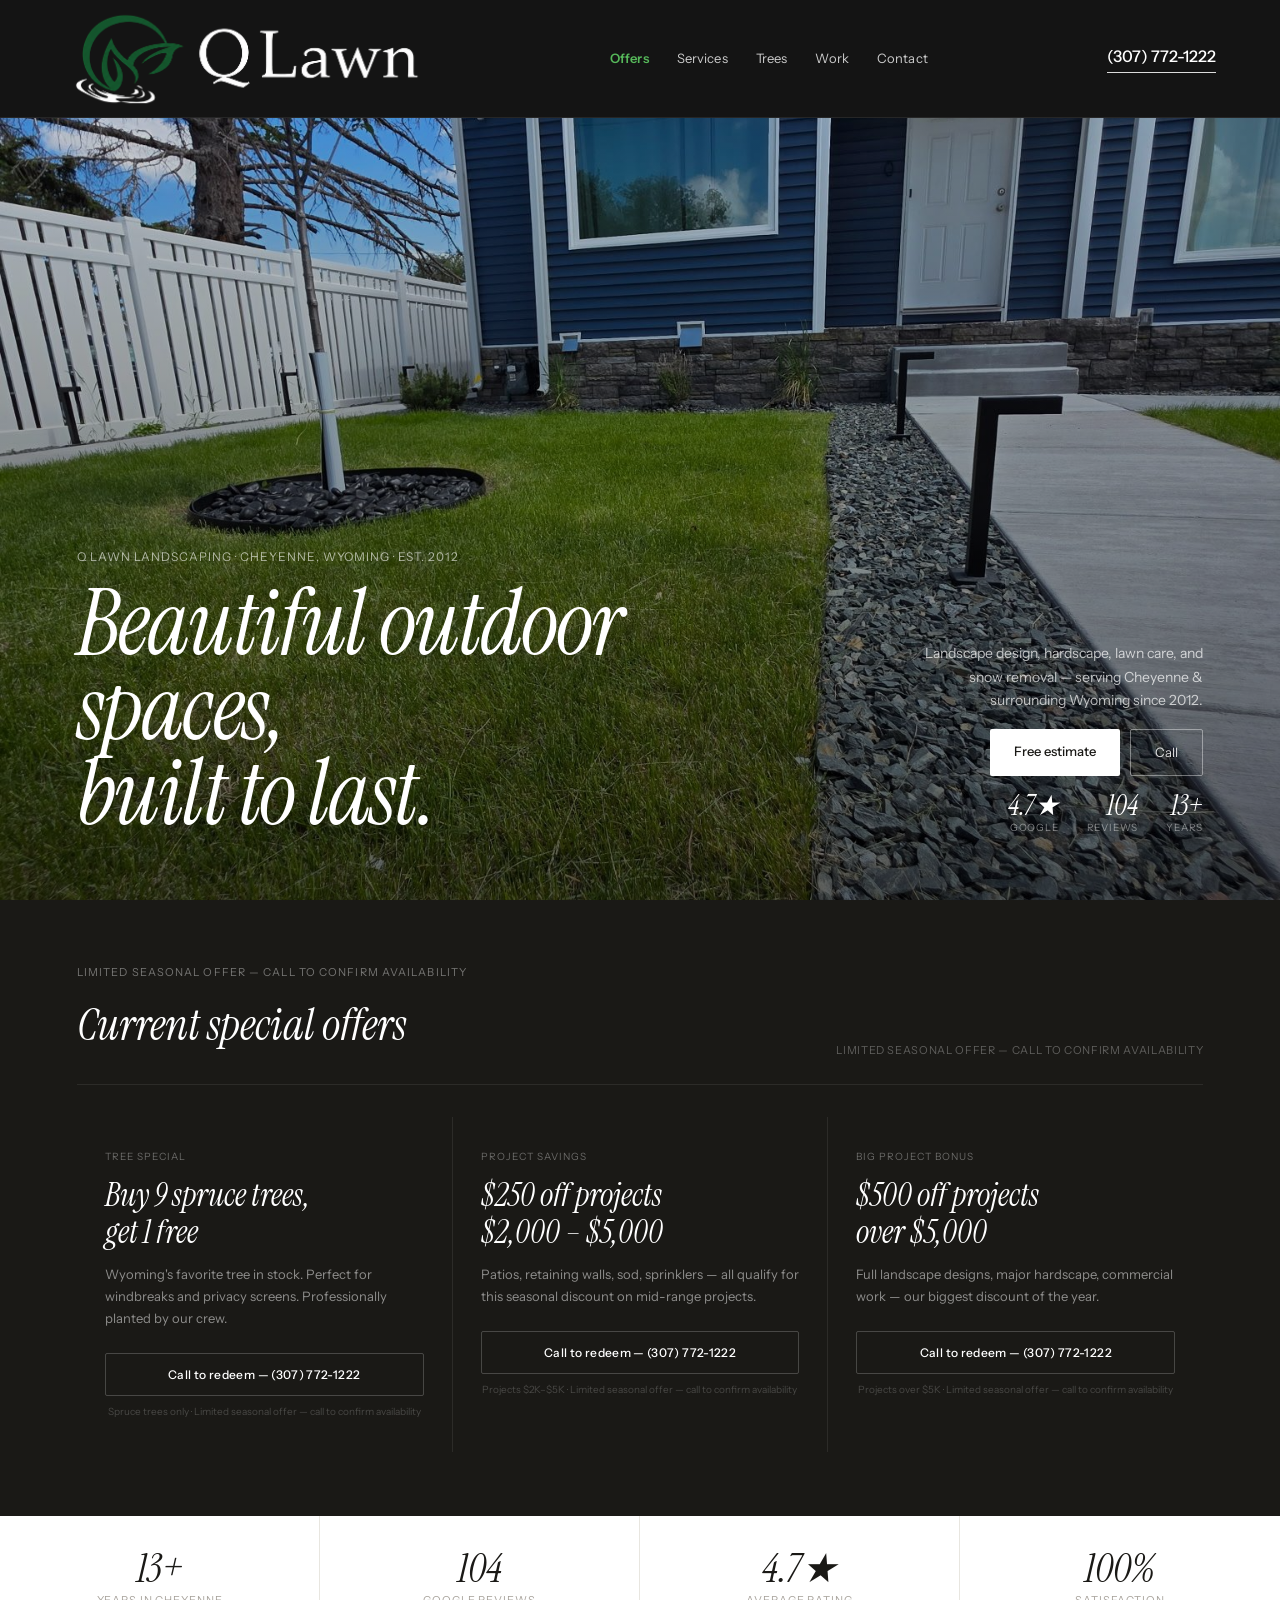
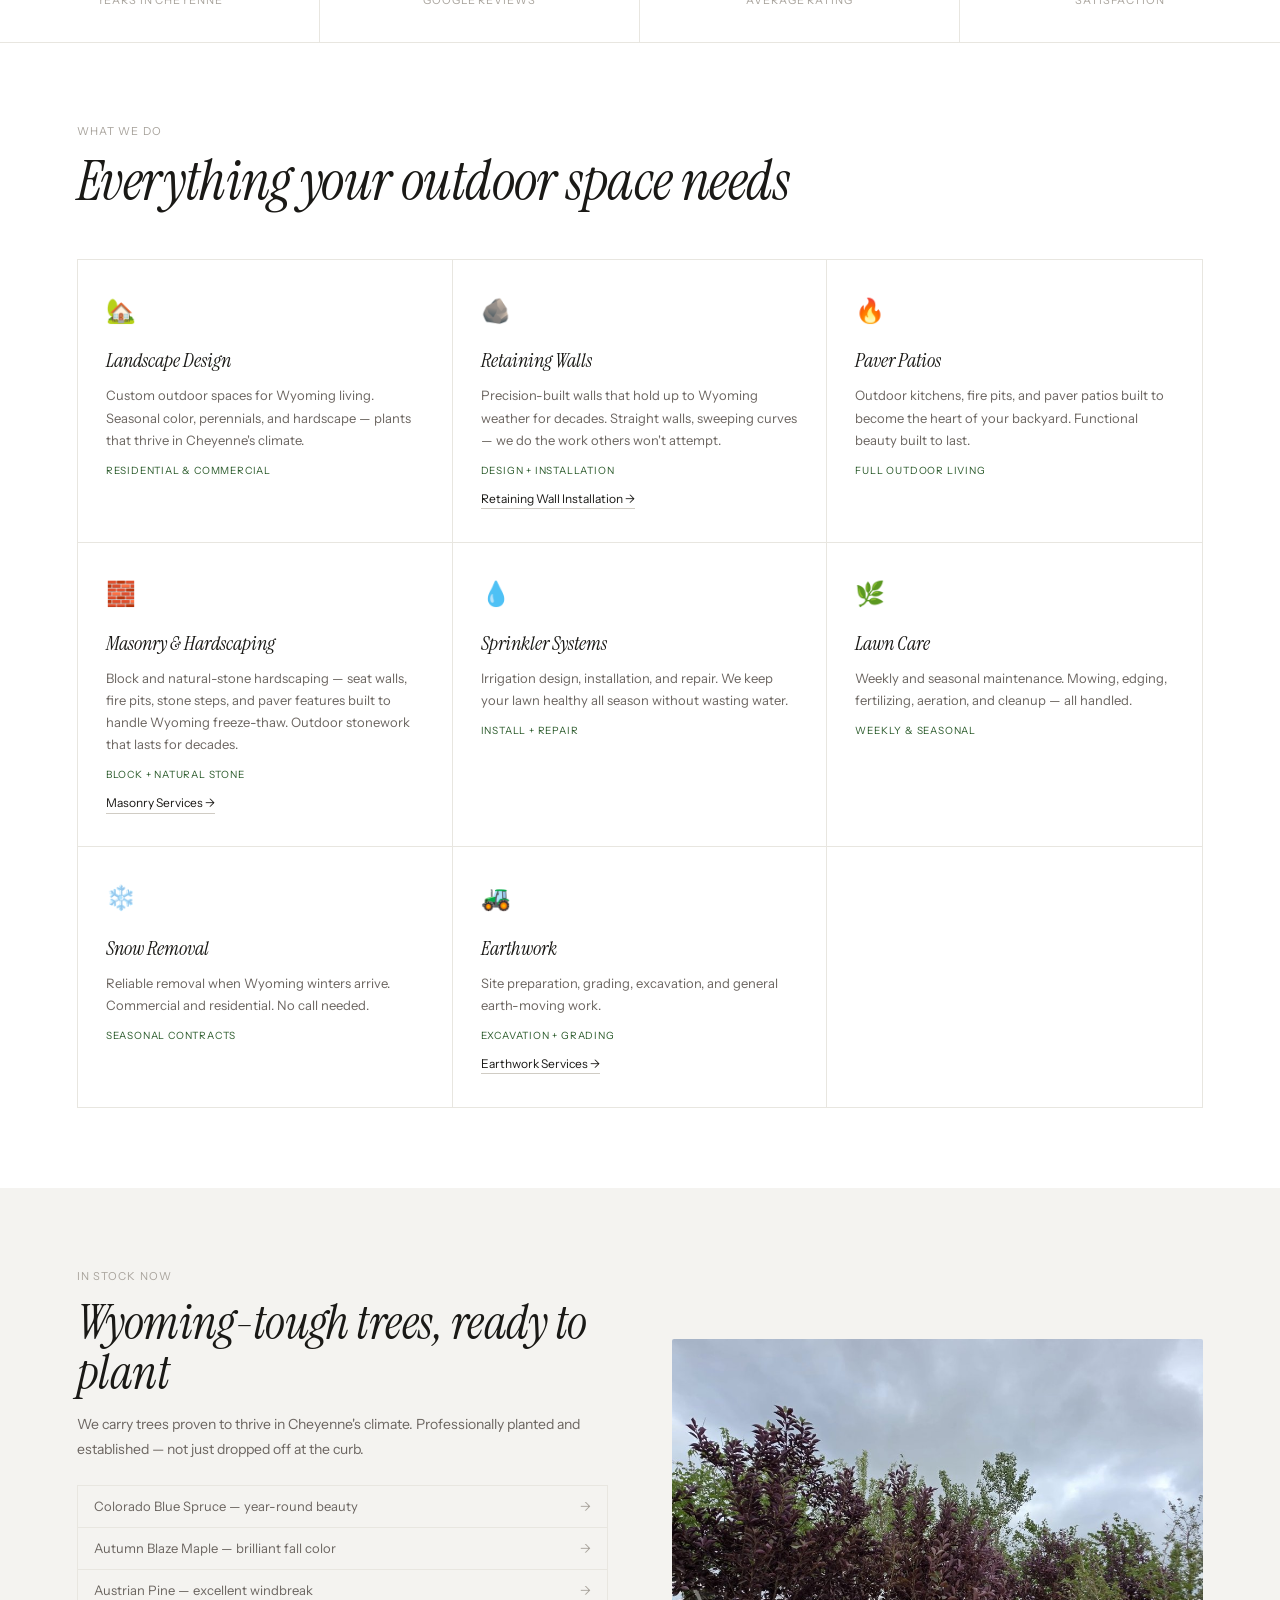
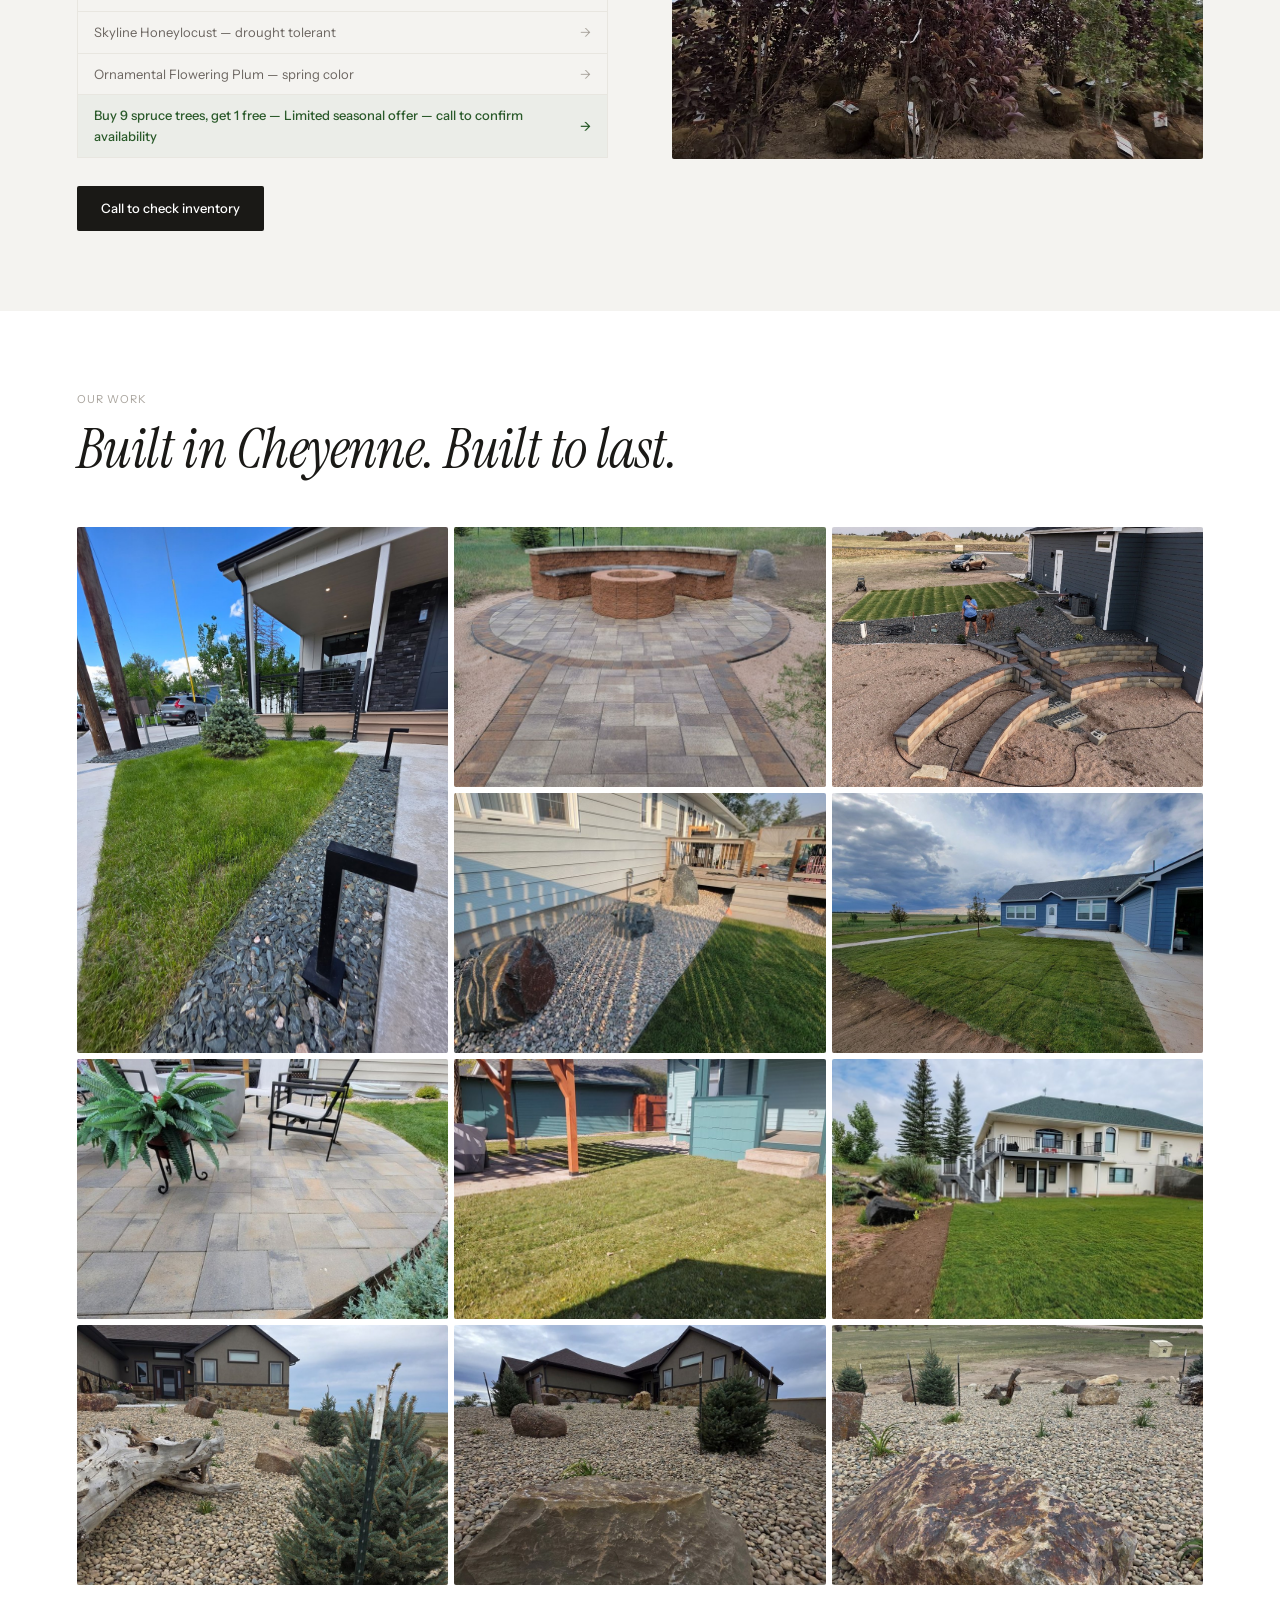
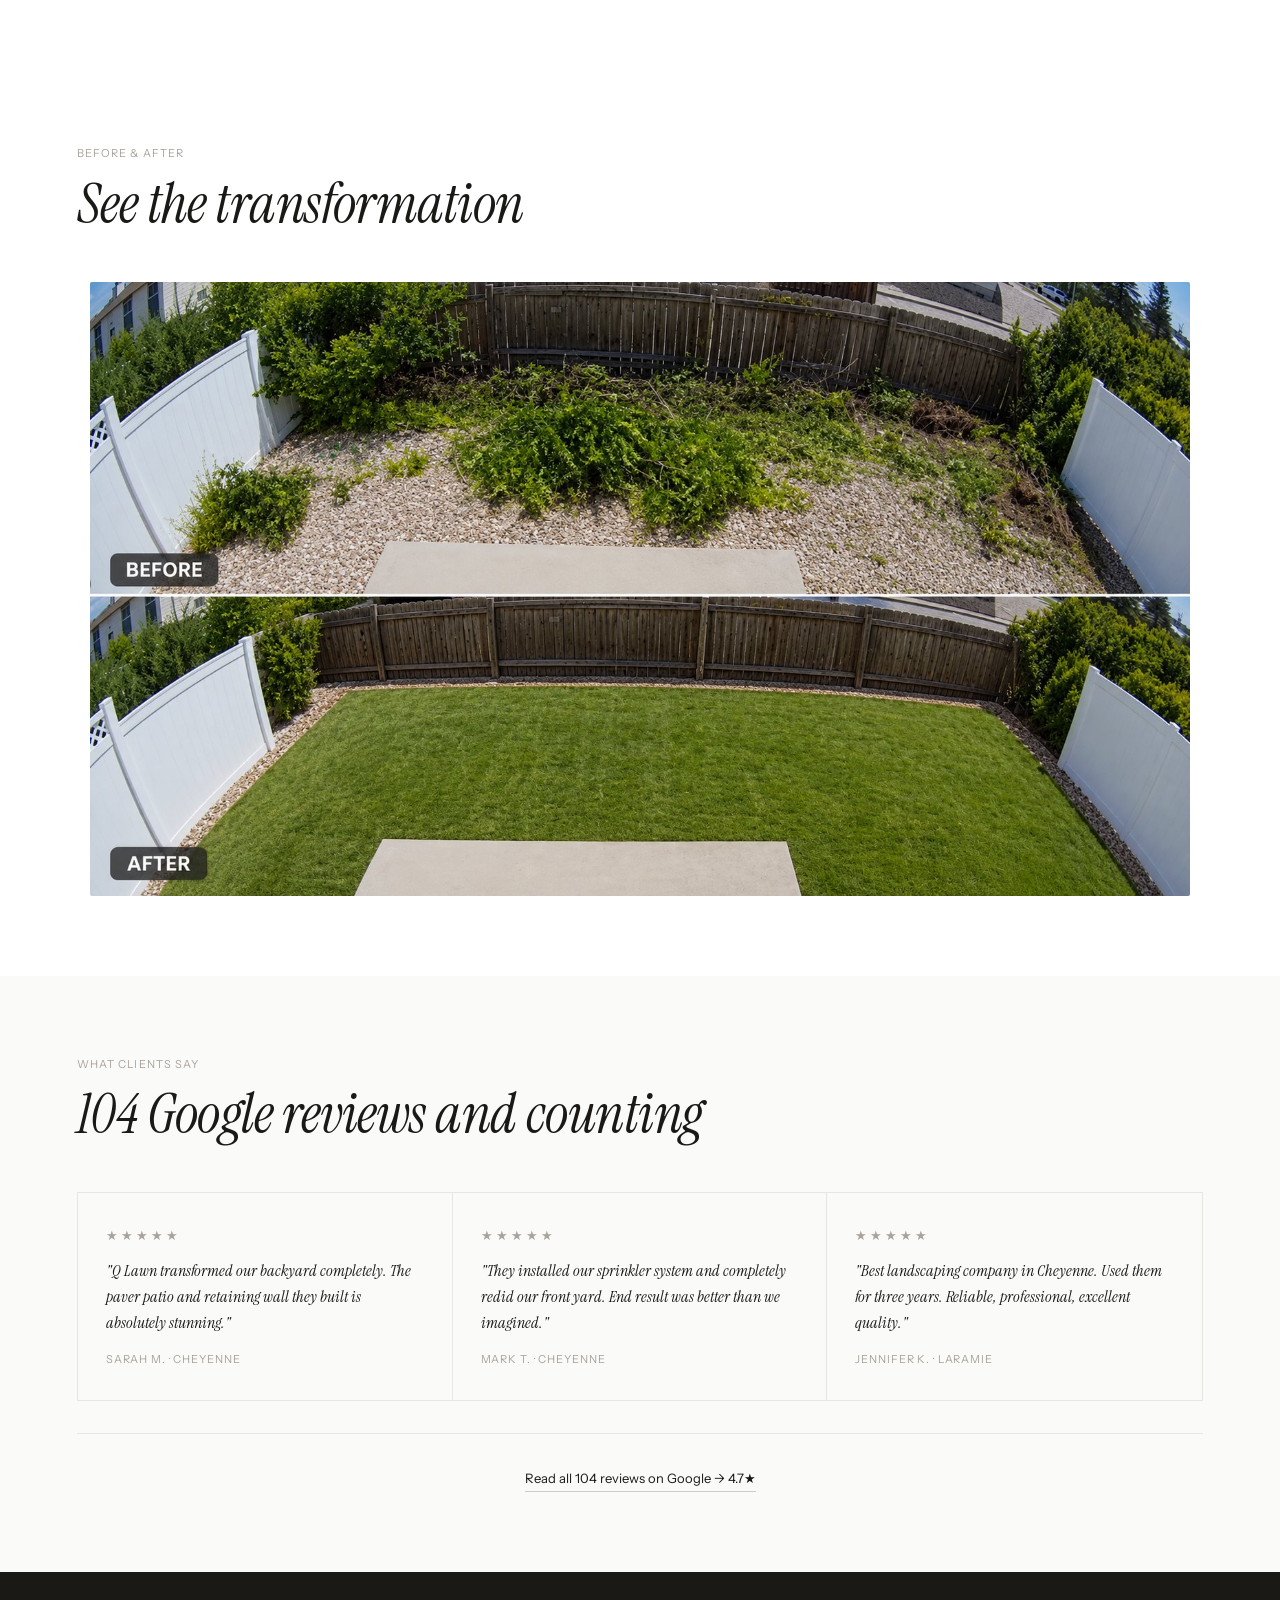
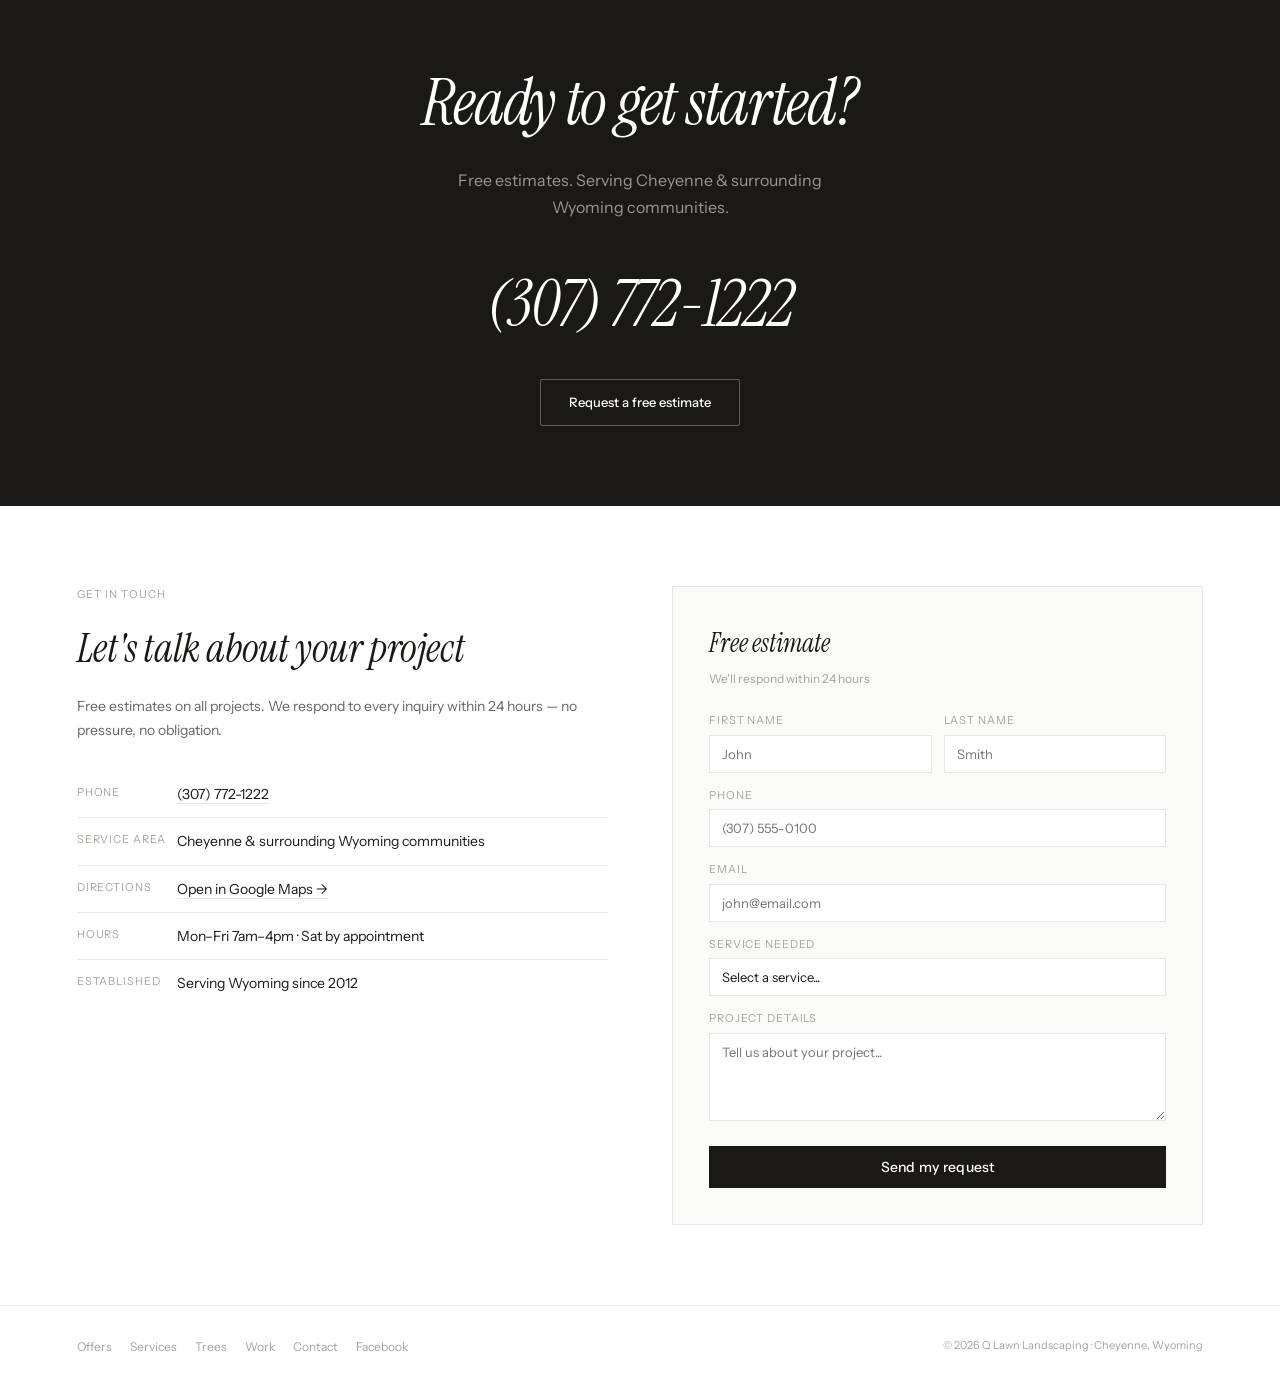
==== commit 26e19c6f: "Add new rock and boulder project photos to homepage gallery Co-Authored-By: Claude Sonnet 5 <noreply" ====
--- a/index.html
+++ b/index.html
@@ -78,7 +78,7 @@
 <div class="stats"><div class="stat"><div class="stat-num">13+</div><div class="stat-label">Years in Cheyenne</div></div><div class="stat"><div class="stat-num">104</div><div class="stat-label">Google reviews</div></div><div class="stat"><div class="stat-num">4.7★</div><div class="stat-label">Average rating</div></div><div class="stat"><div class="stat-num">100%</div><div class="stat-label">Satisfaction</div></div></div>
 <section id="services" class="services"><div class="sec-eyebrow">What we do</div><h2 class="sec-title">Everything your outdoor space needs</h2><div class="svc-grid"><div class="svc"><div class="svc-icon">🏡</div><h3>Landscape Design</h3><p>Custom outdoor spaces for Wyoming living. Seasonal color, perennials, and hardscape — plants that thrive in Cheyenne's climate.</p><span class="svc-tag">Residential & Commercial</span></div><div class="svc"><div class="svc-icon">🪨</div><h3>Retaining Walls</h3><p>Precision-built walls that hold up to Wyoming weather for decades. Straight walls, sweeping curves — we do the work others won't attempt.</p><span class="svc-tag">Design + Installation</span><a href="/retaining-walls" class="svc-link">Retaining Wall Installation →</a></div><div class="svc"><div class="svc-icon">🔥</div><h3>Paver Patios</h3><p>Outdoor kitchens, fire pits, and paver patios built to become the heart of your backyard. Functional beauty built to last.</p><span class="svc-tag">Full Outdoor Living</span></div><div class="svc"><div class="svc-icon">🧱</div><h3>Masonry &amp; Hardscaping</h3><p>Block and natural-stone hardscaping — seat walls, fire pits, stone steps, and paver features built to handle Wyoming freeze-thaw. Outdoor stonework that lasts for decades.</p><span class="svc-tag">Block + Natural Stone</span><a href="/masonry" class="svc-link">Masonry Services →</a></div><div class="svc"><div class="svc-icon">💧</div><h3>Sprinkler Systems</h3><p>Irrigation design, installation, and repair. We keep your lawn healthy all season without wasting water.</p><span class="svc-tag">Install + Repair</span></div><div class="svc"><div class="svc-icon">🌿</div><h3>Lawn Care</h3><p>Weekly and seasonal maintenance. Mowing, edging, fertilizing, aeration, and cleanup — all handled.</p><span class="svc-tag">Weekly & Seasonal</span></div><div class="svc"><div class="svc-icon">❄️</div><h3>Snow Removal</h3><p>Reliable removal when Wyoming winters arrive. Commercial and residential. No call needed.</p><span class="svc-tag">Seasonal Contracts</span></div><div class="svc"><div class="svc-icon">🚜</div><h3>Earthwork</h3><p>Site preparation, grading, excavation, and general earth-moving work.</p><span class="svc-tag">Excavation + Grading</span><a href="/earthwork" class="svc-link">Earthwork Services →</a></div></div></section>
 <section id="trees" class="trees"><div class="trees-inner"><div class="trees-copy"><div class="sec-eyebrow">In stock now</div><h2>Wyoming-tough trees, ready to plant</h2><p>We carry trees proven to thrive in Cheyenne's climate. Professionally planted and established — not just dropped off at the curb.</p><div class="tree-list"><div class="tree-item">Colorado Blue Spruce — year-round beauty</div><div class="tree-item">Autumn Blaze Maple — brilliant fall color</div><div class="tree-item">Austrian Pine — excellent windbreak</div><div class="tree-item">Skyline Honeylocust — drought tolerant</div><div class="tree-item">Ornamental Flowering Plum — spring color</div><div class="tree-item tree-special">Buy 9 spruce trees, get 1 free — Limited seasonal offer — call to confirm availability</div></div><a href="tel:3077721222" class="btn-white" style="background:var(--ink);color:var(--white);display:inline-block">Call to check inventory</a></div><div class="trees-photo"><img src="images/tree-nursery.jpg" alt="Wyoming-tough nursery trees ready to plant, Q Lawn Cheyenne"/></div></div></section>
-<section id="portfolio" class="gallery"><div class="sec-eyebrow">Our work</div><h2 class="sec-title">Built in Cheyenne. Built to last.</h2><div class="gallery-grid"><div class="gi tall"><img src="images/gallery-curb.jpg" alt="Modern home with fresh sod, spruce and decorative rock, Cheyenne Wyoming"/></div><div class="gi"><img src="images/gallery-firepit.jpg" alt="Paver patio with stone masonry fire pit and curved seat wall, Cheyenne Wyoming"/></div><div class="gi"><img src="images/gallery-retaining.jpg" alt="Tiered block masonry retaining wall with steps, Cheyenne Wyoming"/></div><div class="gi"><img src="images/gallery-rock.jpg" alt="Decorative rock landscaping with boulders, Cheyenne Wyoming"/></div><div class="gi"><img src="images/gallery-sod.jpg" alt="Fresh sod lawn and landscaping, Cheyenne Wyoming"/></div><div class="gi"><img src="images/gallery-patio.jpg" alt="Custom paver patio with seating area, Cheyenne Wyoming"/></div><div class="gi"><img src="images/gallery-pergola.jpg" alt="Backyard pergola over paver patio with new sod, Cheyenne Wyoming"/></div><div class="gi"><img src="images/gallery-sod-trees.jpg" alt="New sod lawn with spruce trees and boulder accent, Cheyenne Wyoming"/></div></div></section>
+<section id="portfolio" class="gallery"><div class="sec-eyebrow">Our work</div><h2 class="sec-title">Built in Cheyenne. Built to last.</h2><div class="gallery-grid"><div class="gi tall"><img src="images/gallery-curb.jpg" alt="Modern home with fresh sod, spruce and decorative rock, Cheyenne Wyoming"/></div><div class="gi"><img src="images/gallery-firepit.jpg" alt="Paver patio with stone masonry fire pit and curved seat wall, Cheyenne Wyoming"/></div><div class="gi"><img src="images/gallery-retaining.jpg" alt="Tiered block masonry retaining wall with steps, Cheyenne Wyoming"/></div><div class="gi"><img src="images/gallery-rock.jpg" alt="Decorative rock landscaping with boulders, Cheyenne Wyoming"/></div><div class="gi"><img src="images/gallery-sod.jpg" alt="Fresh sod lawn and landscaping, Cheyenne Wyoming"/></div><div class="gi"><img src="images/gallery-patio.jpg" alt="Custom paver patio with seating area, Cheyenne Wyoming"/></div><div class="gi"><img src="images/gallery-pergola.jpg" alt="Backyard pergola over paver patio with new sod, Cheyenne Wyoming"/></div><div class="gi"><img src="images/gallery-sod-trees.jpg" alt="New sod lawn with spruce trees and boulder accent, Cheyenne Wyoming"/></div><div class="gi"><img src="images/gallery-rock-boulders.jpg" alt="Decorative river rock landscaping with boulder accents and young spruce trees, Cheyenne, Wyoming"/></div><div class="gi"><img src="images/gallery-boulder-rockbed.jpg" alt="Boulder and river rock landscaping bed with spruce trees, Cheyenne, Wyoming"/></div><div class="gi"><img src="images/gallery-boulder-detail.jpg" alt="Large natural stone boulder placed in a river rock landscape bed, Cheyenne, Wyoming"/></div></div></section>
 <section id="before-after" class="gallery"><div class="sec-eyebrow">Before &amp; after</div><h2 class="sec-title">See the transformation</h2><img src="images/before-after.jpg" alt="Before and after backyard sod transformation in Cheyenne, Wyoming by Q Lawn Landscaping" style="width:100%;max-width:1100px;margin:0 auto;height:auto;border-radius:2px;display:block"/></section>
 <section id="reviews" class="reviews"><div class="sec-eyebrow">What clients say</div><h2 class="sec-title">104 Google reviews and counting</h2><div class="rev-grid"><div class="rev"><div class="rev-stars">★★★★★</div><p class="rev-text">"Q Lawn transformed our backyard completely. The paver patio and retaining wall they built is absolutely stunning."</p><div class="rev-author">Sarah M. · Cheyenne</div></div><div class="rev"><div class="rev-stars">★★★★★</div><p class="rev-text">"They installed our sprinkler system and completely redid our front yard. End result was better than we imagined."</p><div class="rev-author">Mark T. · Cheyenne</div></div><div class="rev"><div class="rev-stars">★★★★★</div><p class="rev-text">"Best landscaping company in Cheyenne. Used them for three years. Reliable, professional, excellent quality."</p><div class="rev-author">Jennifer K. · Laramie</div></div></div><div class="rev-footer"><a href="https://www.google.com/search?q=Q+Lawn+Landscaping+Cheyenne" target="_blank" class="g-link">Read all 104 reviews on Google → 4.7★</a></div></section>
 <section class="cta"><h2>Ready to get started?</h2><p>Free estimates. Serving Cheyenne & surrounding Wyoming communities.</p><a href="tel:3077721222" class="cta-phone">(307) 772-1222</a><a href="#contact" class="btn-white-outline">Request a free estimate</a></section>
--- a/css/styles.css
+++ b/css/styles.css
@@ -99,7 +99,7 @@
 
 /* GALLERY */
 .gallery{padding:80px 6%;background:var(--white)}
-.gallery-grid{display:grid;grid-template-columns:repeat(3,1fr);grid-template-rows:260px 260px 260px;gap:6px;margin-top:36px}
+.gallery-grid{display:grid;grid-template-columns:repeat(3,1fr);grid-template-rows:260px 260px 260px 260px;gap:6px;margin-top:36px}
 .gi{overflow:hidden;border-radius:2px}
 .gi img{width:100%;height:100%;object-fit:cover;display:block;transition:transform .5s ease}
 .gi:hover img{transform:scale(1.04)}
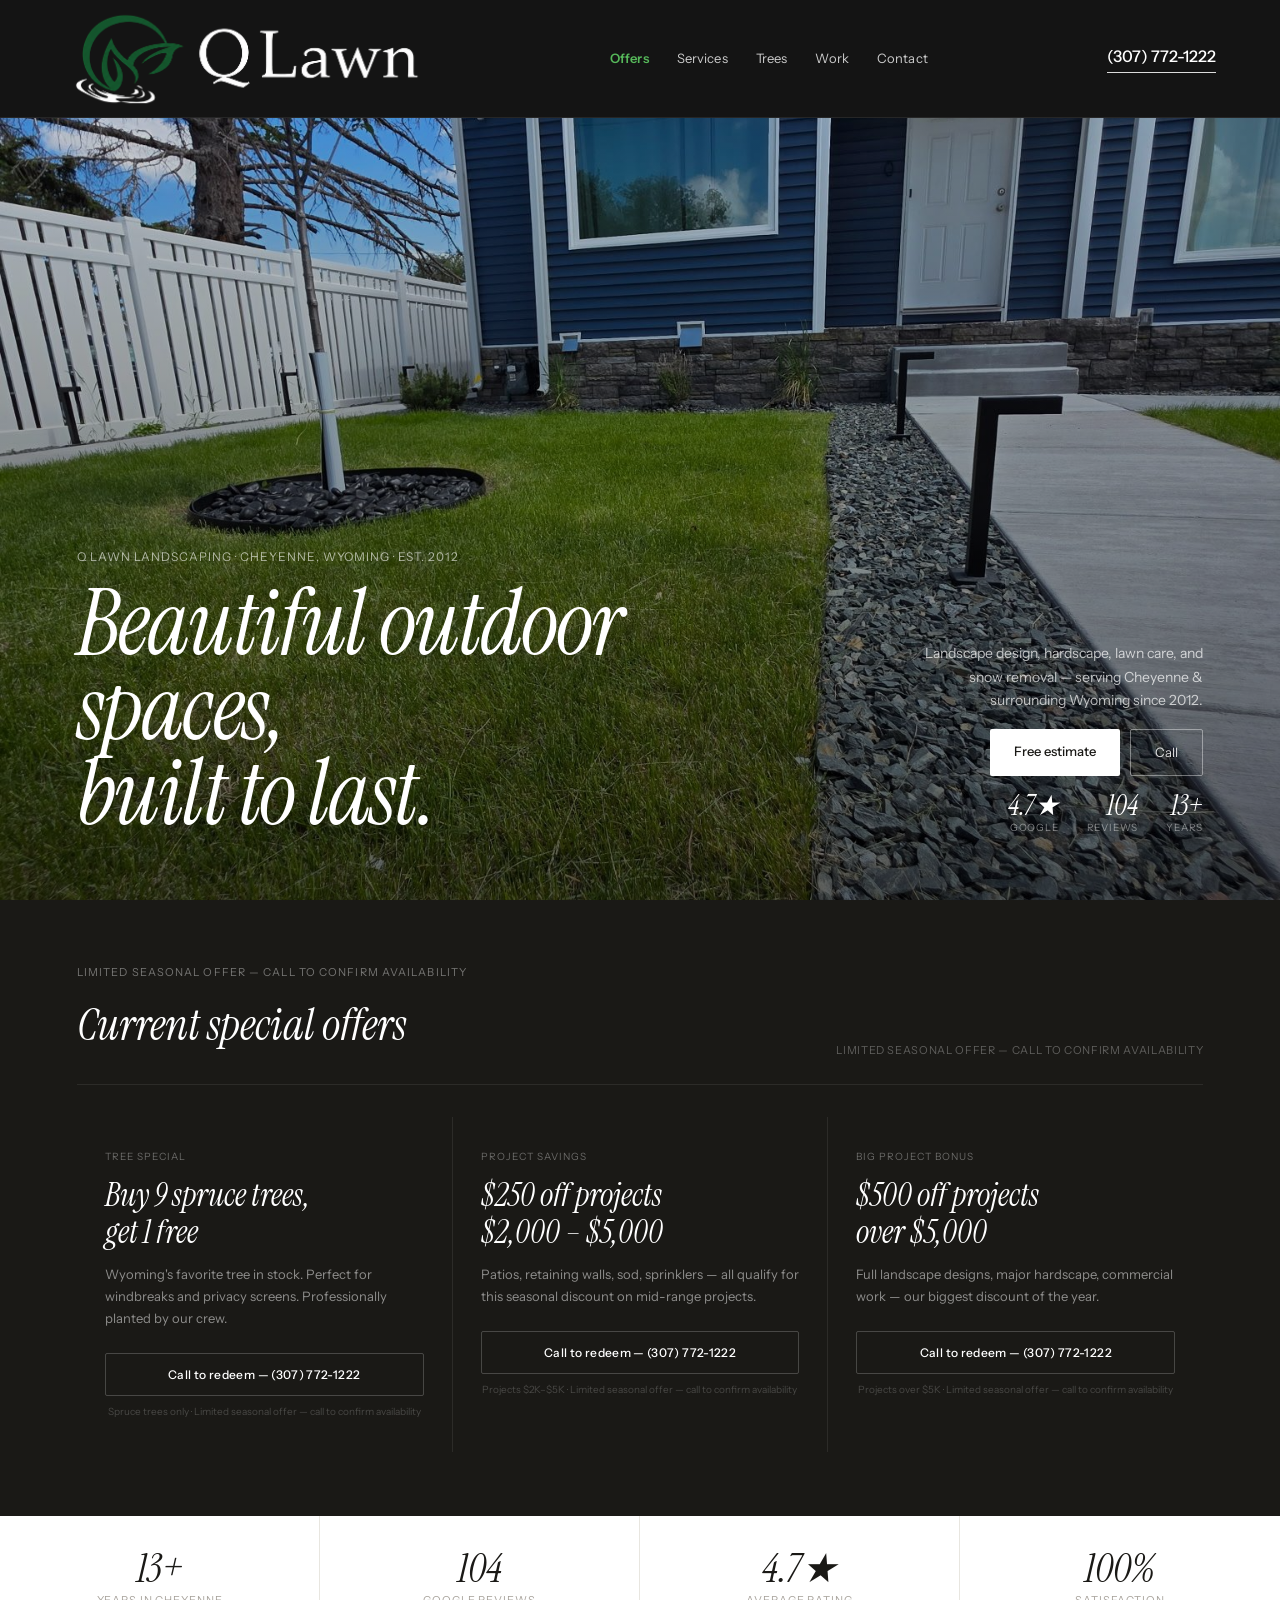
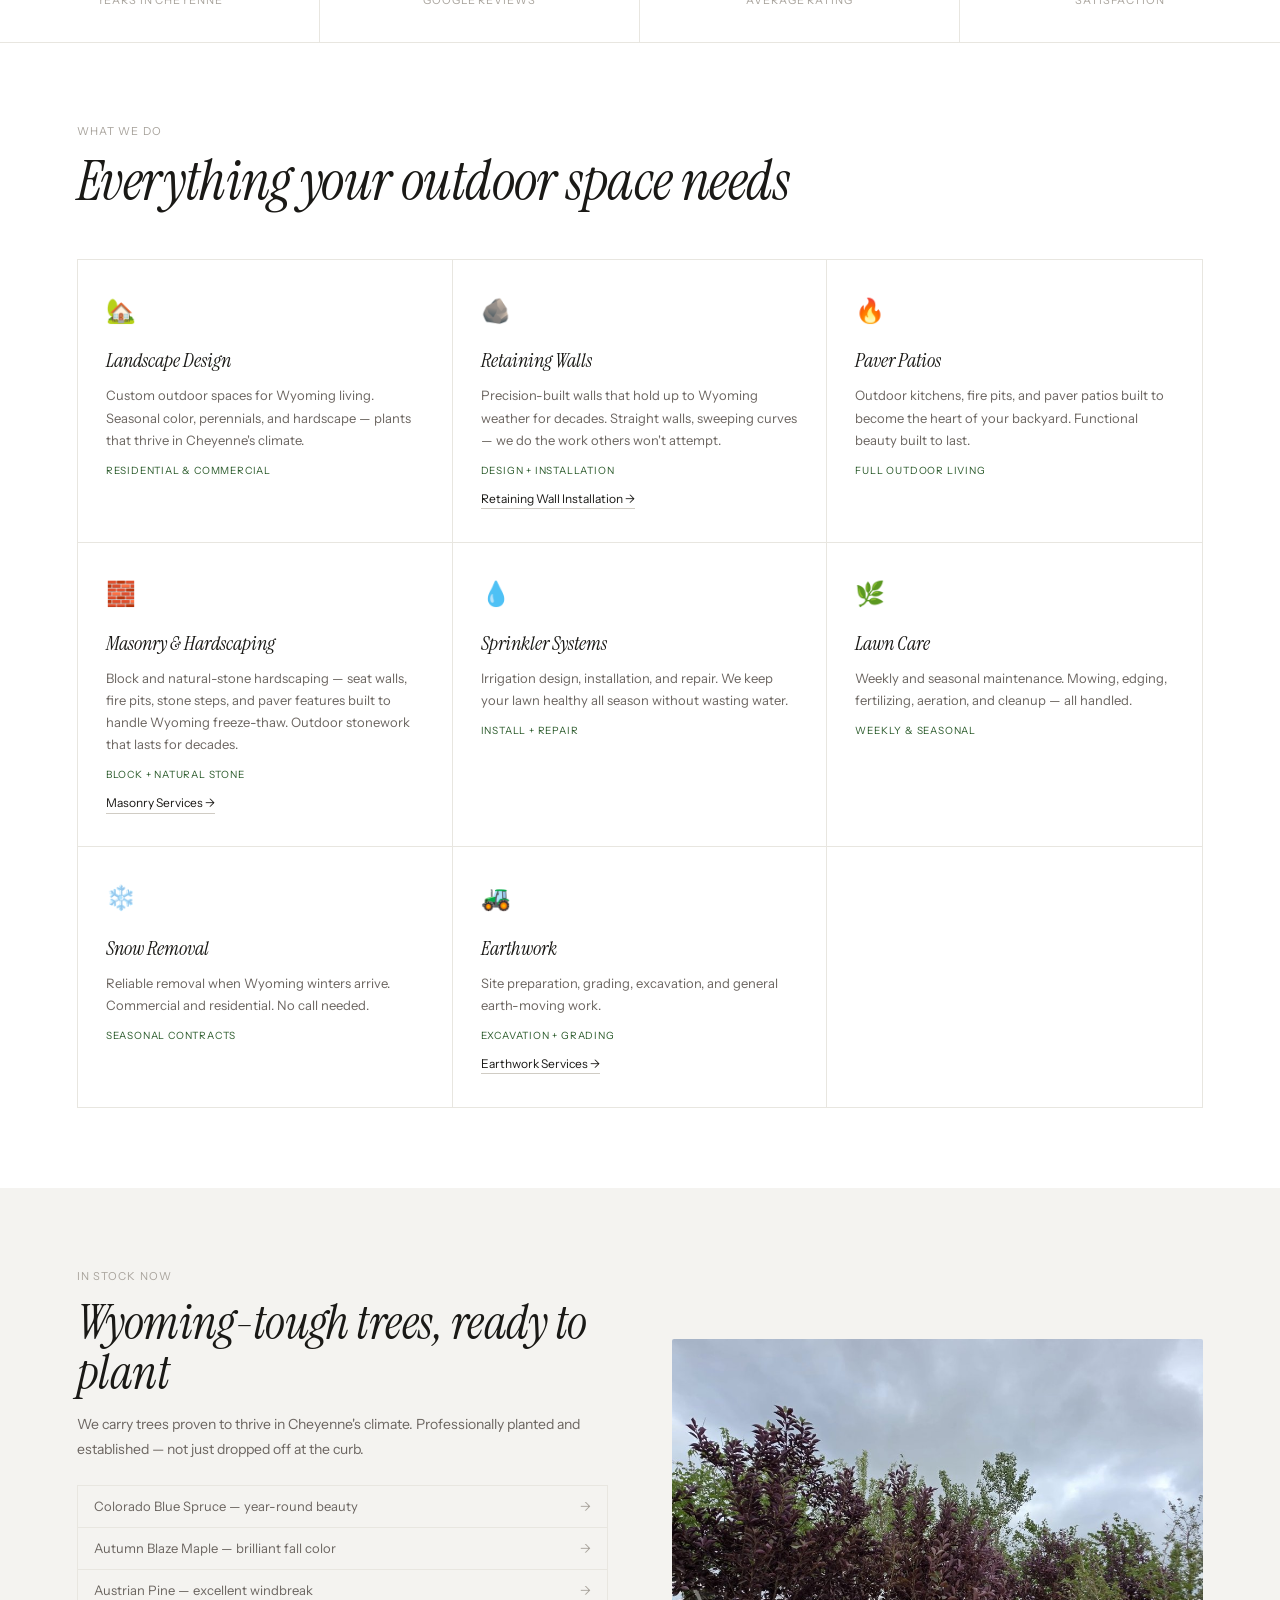
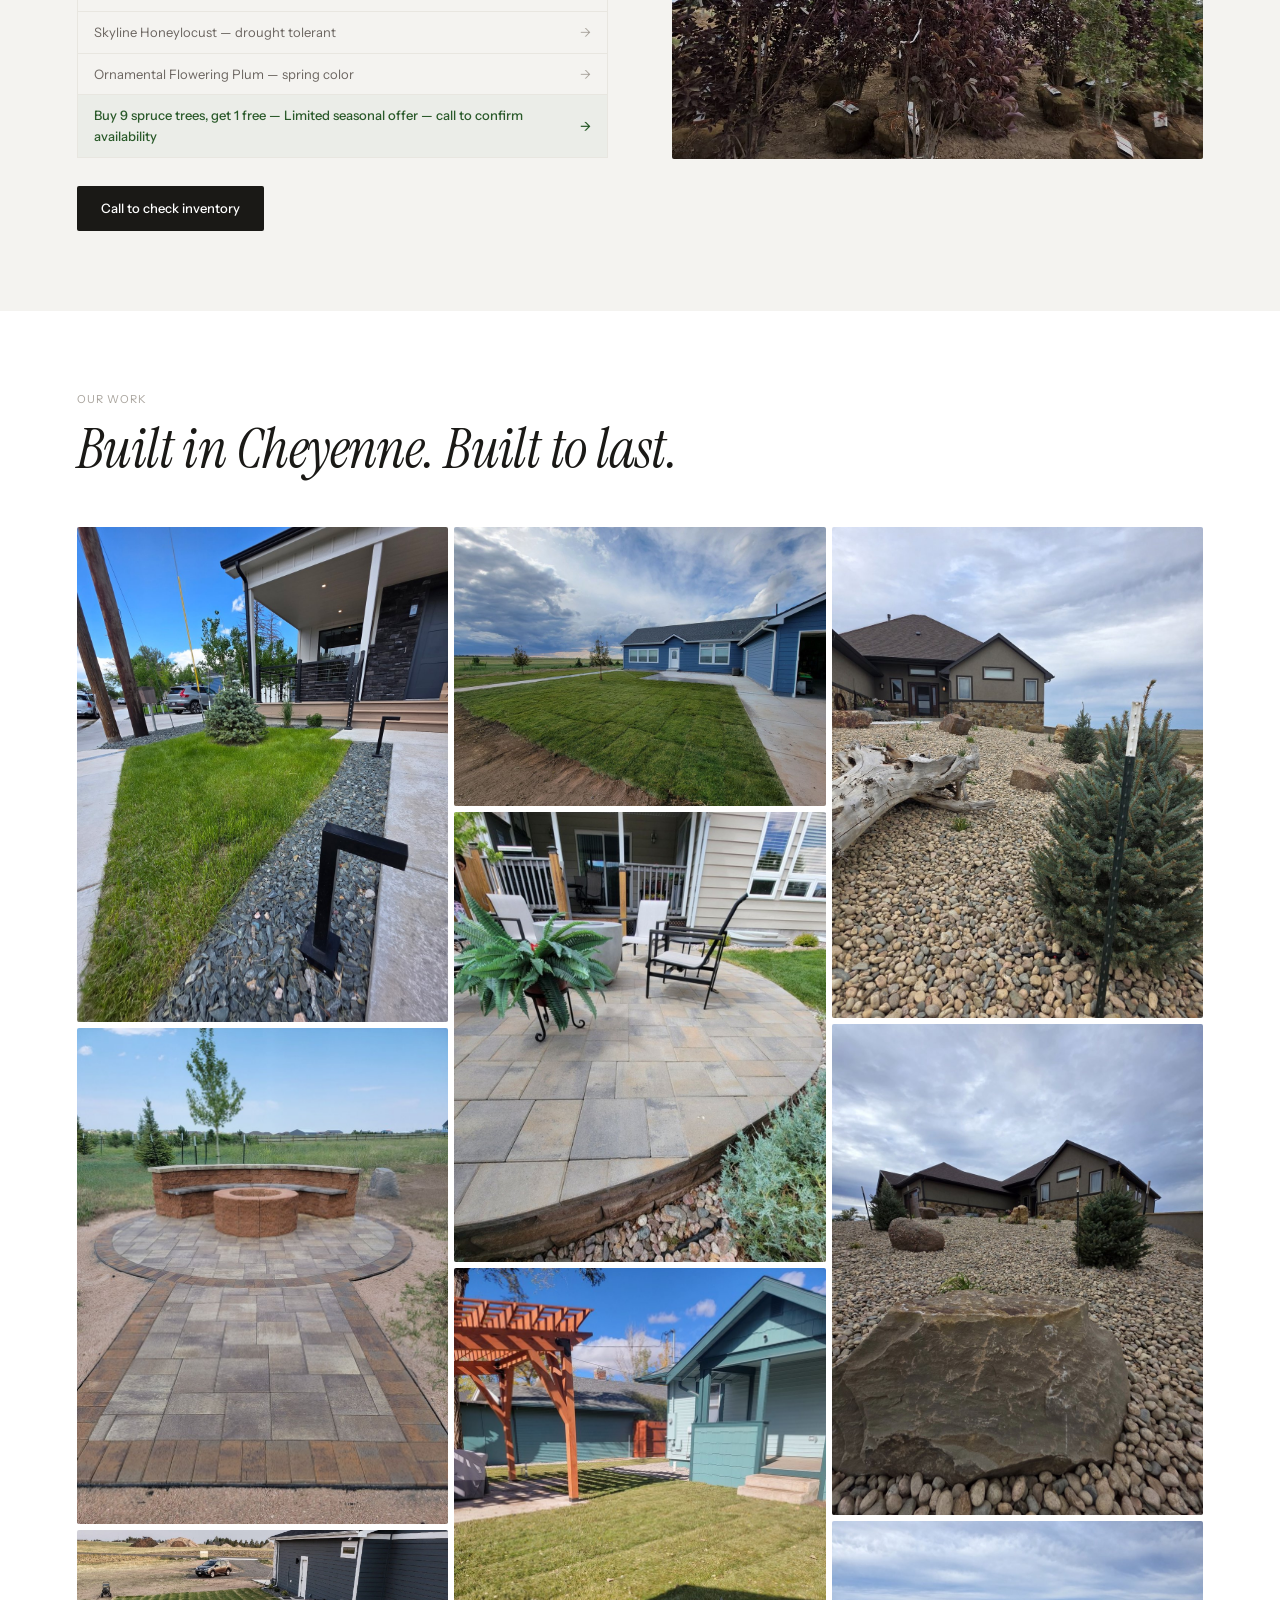
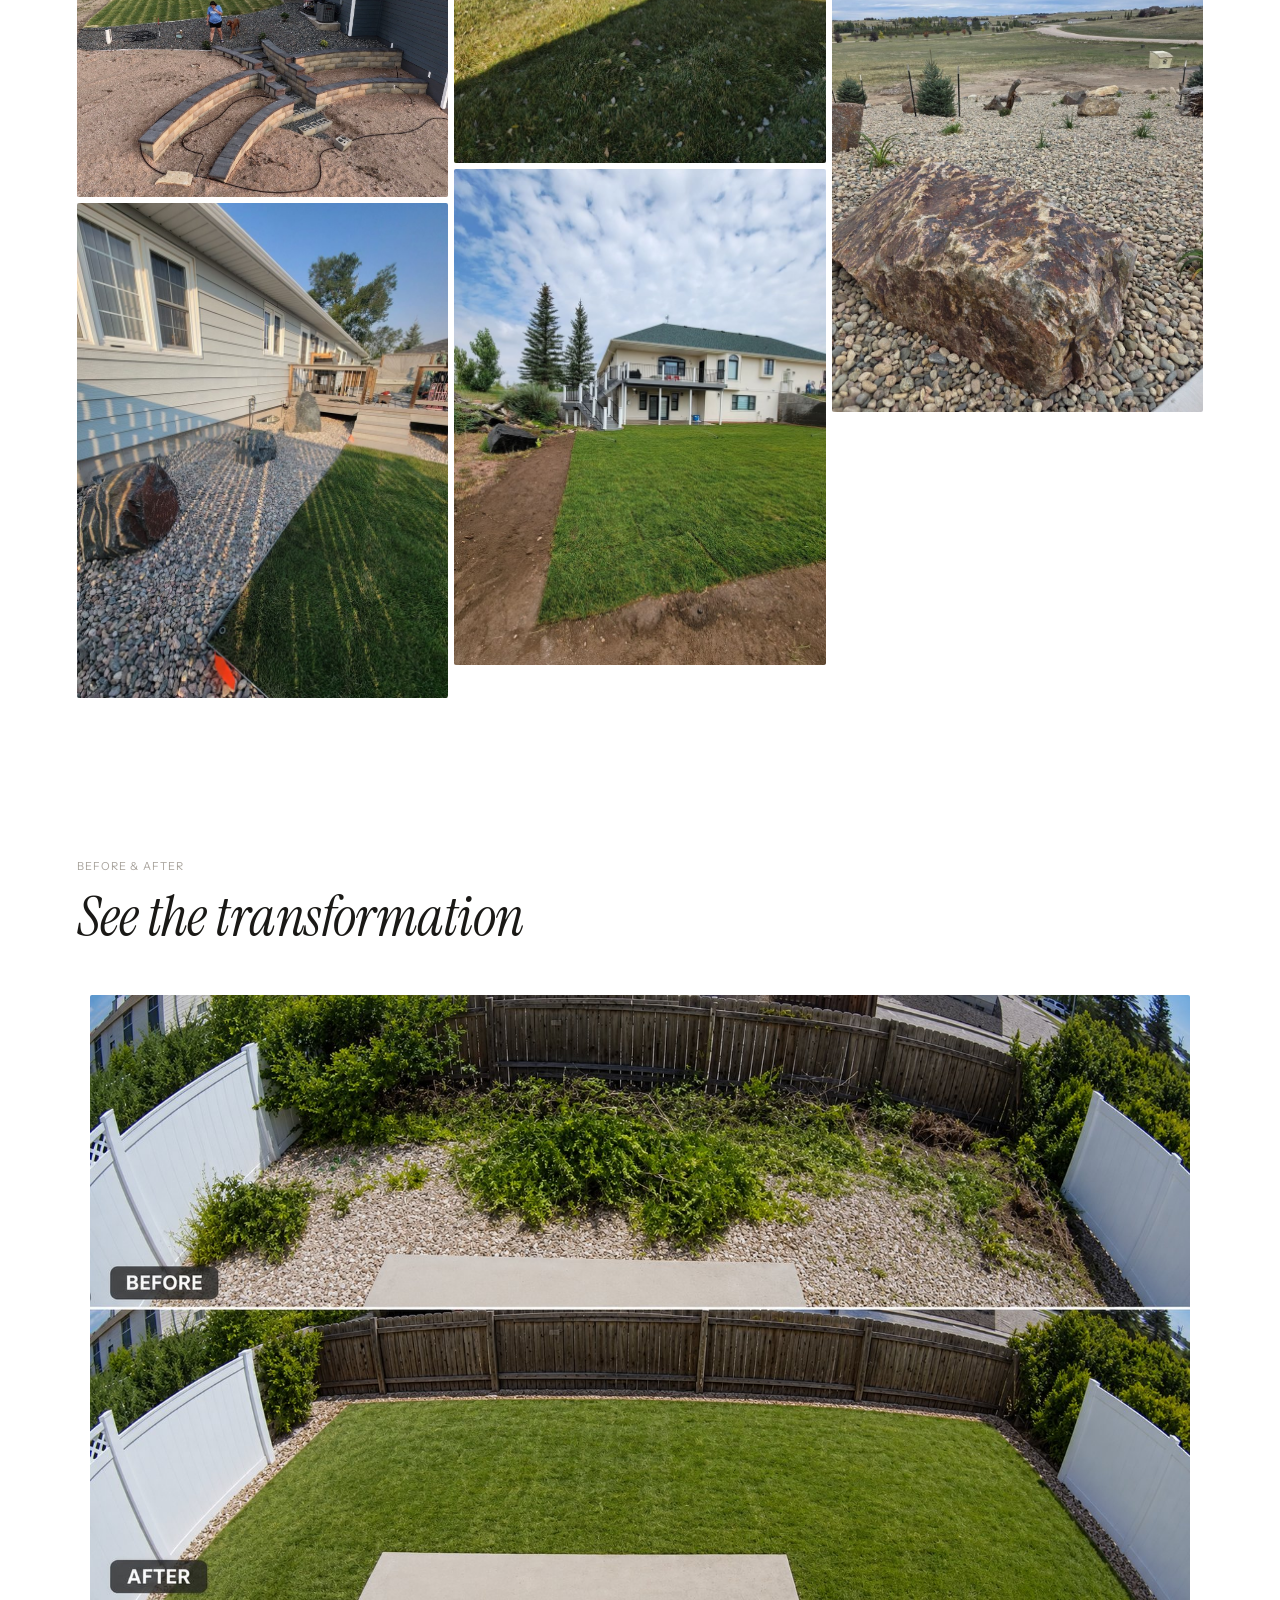
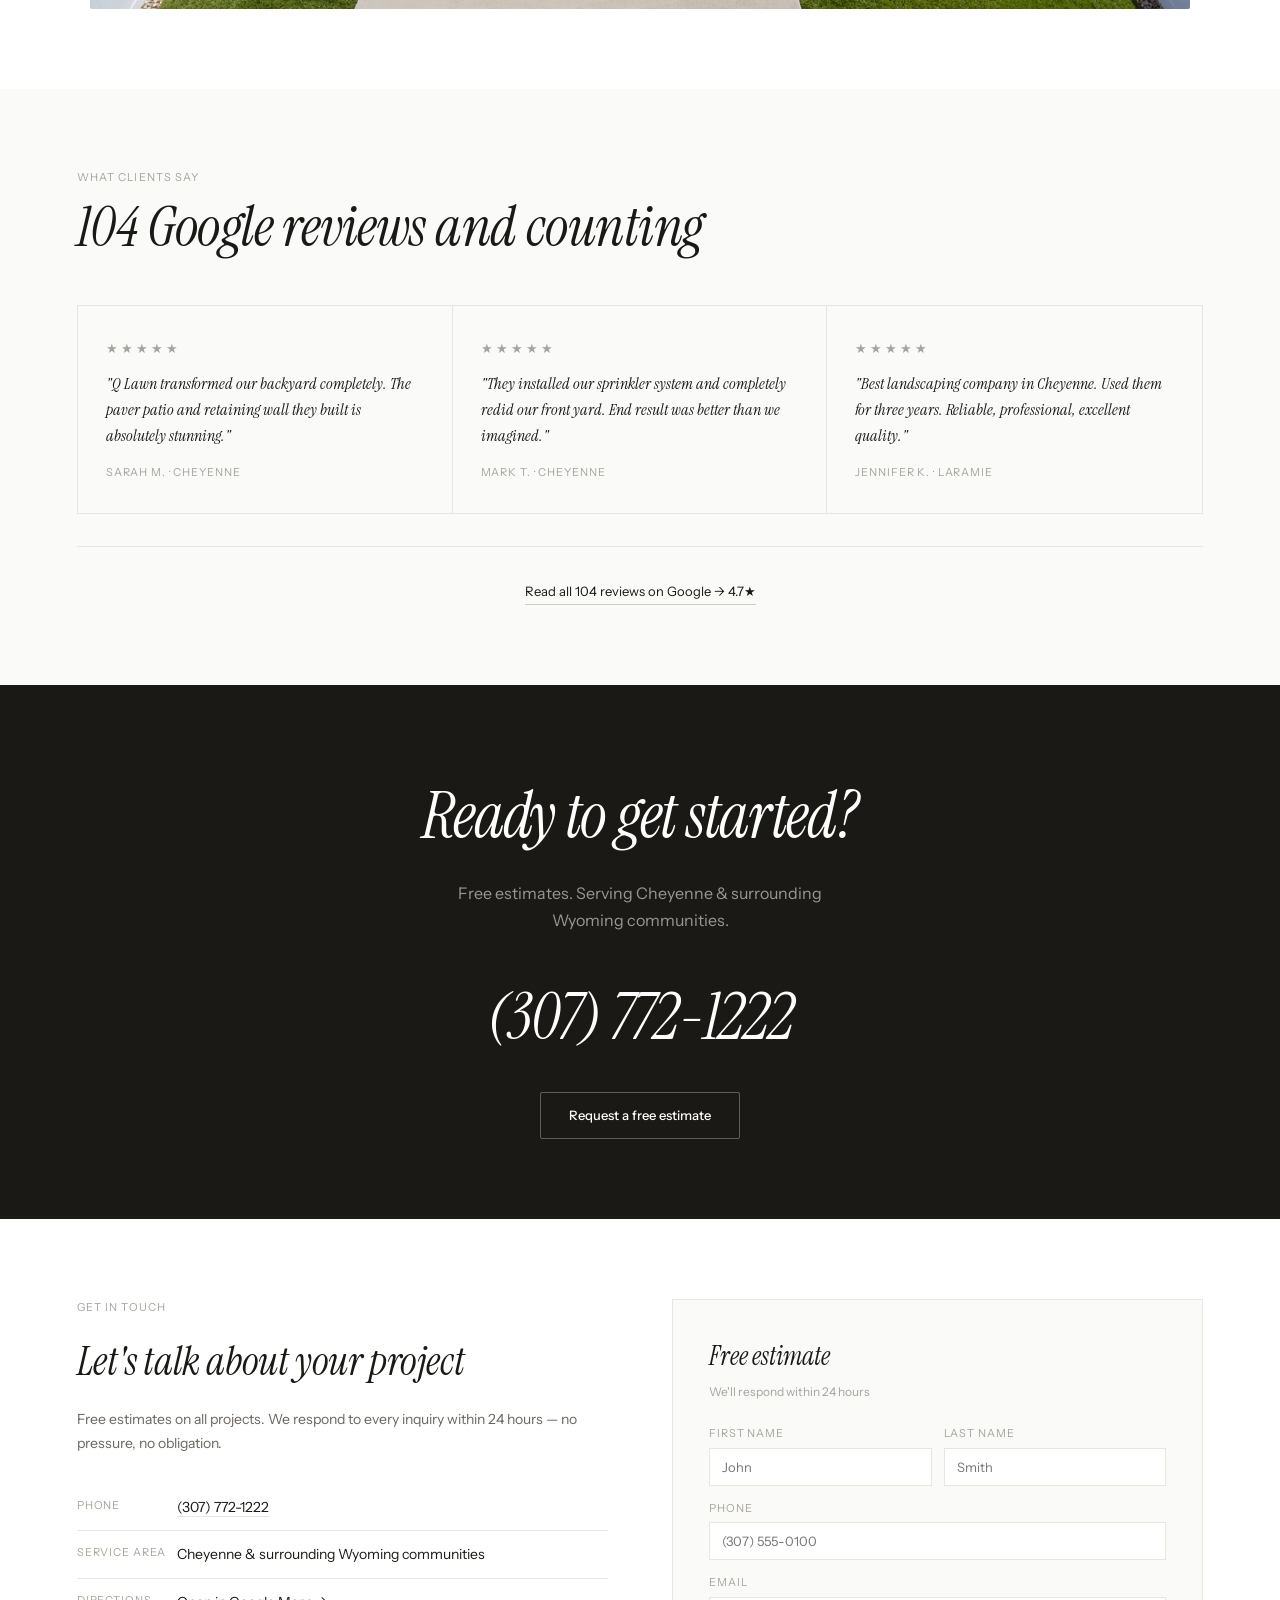
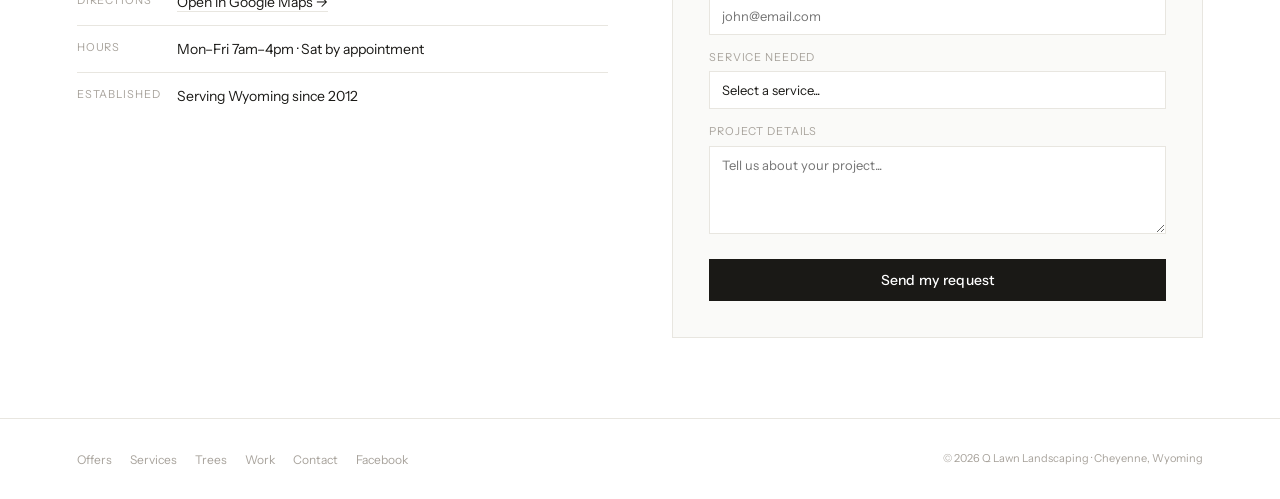
==== commit 50772e98: "Bump stylesheet cache version to v2 Co-Authored-By: Claude Sonnet 5 <noreply@anthropic.com>" ====
--- a/index.html
+++ b/index.html
@@ -29,7 +29,7 @@
 <link rel="preconnect" href="https://fonts.googleapis.com"/>
 <link rel="preconnect" href="https://fonts.gstatic.com" crossorigin/>
 <link href="https://fonts.googleapis.com/css2?family=Instrument+Serif:ital@0;1&family=Instrument+Sans:wght@300;400;500;600&display=swap" rel="stylesheet"/>
-<link rel="stylesheet" href="css/styles.css?v=1"/>
+<link rel="stylesheet" href="css/styles.css?v=2"/>
 <script type="application/ld+json">
 {"@context":"https://schema.org","@type":"LandscapingBusiness","@id":"https://qlawnlandscaping.com/#business","name":"Q Lawn Landscaping","url":"https://qlawnlandscaping.com/","image":"https://qlawnlandscaping.com/og-image.jpg","logo":"https://qlawnlandscaping.com/images/logo.png","telephone":"+13077721222","priceRange":"$$","foundingDate":"2012","areaServed":[{"@type":"City","name":"Cheyenne","containedInPlace":{"@type":"State","name":"Wyoming"}},{"@type":"AdministrativeArea","name":"Laramie County, Wyoming"}],"openingHoursSpecification":[{"@type":"OpeningHoursSpecification","dayOfWeek":["Monday","Tuesday","Wednesday","Thursday","Friday"],"opens":"07:00","closes":"16:00"}],"sameAs":["https://www.facebook.com/111293527158352"],"hasOfferCatalog":{"@type":"OfferCatalog","name":"Services","itemListElement":[{"@type":"Offer","itemOffered":{"@type":"Service","name":"Masonry & Hardscaping","url":"https://qlawnlandscaping.com/masonry"}},{"@type":"Offer","itemOffered":{"@type":"Service","name":"Retaining Walls","url":"https://qlawnlandscaping.com/retaining-walls"}},{"@type":"Offer","itemOffered":{"@type":"Service","name":"Paver Patios"}},{"@type":"Offer","itemOffered":{"@type":"Service","name":"Earthwork, Excavation & Grading","url":"https://qlawnlandscaping.com/earthwork"}},{"@type":"Offer","itemOffered":{"@type":"Service","name":"Landscape Design"}},{"@type":"Offer","itemOffered":{"@type":"Service","name":"Sprinkler Systems & Repair"}},{"@type":"Offer","itemOffered":{"@type":"Service","name":"Lawn Care"}},{"@type":"Offer","itemOffered":{"@type":"Service","name":"Snow Removal"}}]}}
 </script>
--- a/css/styles.css
+++ b/css/styles.css
@@ -99,12 +99,10 @@
 
 /* GALLERY */
 .gallery{padding:80px 6%;background:var(--white)}
-.gallery-grid{display:grid;grid-template-columns:repeat(3,1fr);grid-template-rows:260px 260px 260px 260px;gap:6px;margin-top:36px}
-.gi{overflow:hidden;border-radius:2px}
-.gi img{width:100%;height:100%;object-fit:cover;display:block;transition:transform .5s ease}
+.gallery-grid{columns:3;column-gap:6px;margin-top:36px}
+.gi{overflow:hidden;border-radius:2px;break-inside:avoid;margin:0 0 6px}
+.gi img{width:100%;height:auto;display:block;transition:transform .5s ease}
 .gi:hover img{transform:scale(1.04)}
-.gi.tall{grid-row:span 2}
-.gi.tall img{height:100%}
 
 /* MASONRY WORK GALLERY (masonry.html) — natural-proportion column layout */
 .masonry-grid{columns:3;column-gap:14px;margin-top:36px}
@@ -169,8 +167,6 @@
   .svc:nth-child(2n){border-right:none}
   .svc:nth-child(3n){border-right:1px solid var(--border)}
   .trees-inner{grid-template-columns:1fr}
-  .gallery-grid{grid-template-columns:1fr 1fr;grid-template-rows:auto}
-  .gi.tall{grid-row:span 1}.gi.tall img{height:200px}
   .offers-grid{grid-template-columns:1fr 1fr}
   .rev-grid{grid-template-columns:1fr}
   .contact-grid{grid-template-columns:1fr}
@@ -184,8 +180,7 @@
   .hero-stats{justify-content:flex-start}
   .stats{grid-template-columns:1fr 1fr}.svc-grid{grid-template-columns:1fr}
   .svc{border-right:none !important}.svc:nth-child(7){border-bottom:1px solid var(--border)}.trees-inner{grid-template-columns:1fr}
-  .gallery-grid{grid-template-columns:1fr 1fr;grid-template-rows:auto}
-  .gi.tall{grid-row:span 1}.gi.tall img{height:220px}
+  .gallery-grid{columns:2}
   .offers-grid{grid-template-columns:1fr}.offers-grid .oc{border-right:none}
   .rev-grid{grid-template-columns:1fr}.rev{border-right:none}
   .contact-grid{grid-template-columns:1fr}.fg-row{grid-template-columns:1fr}
@@ -203,8 +198,7 @@
   .stats{grid-template-columns:1fr 1fr}
   .svc-grid{grid-template-columns:1fr}
   .offers-grid{grid-template-columns:1fr}
-  .gallery-grid{grid-template-columns:1fr}
-  .gi.tall img{height:180px}
+  .gallery-grid{columns:1}
   .masonry-grid{columns:1}
   .cf{padding:24px 20px}
   .cta h2{font-size:clamp(28px,8vw,48px)}
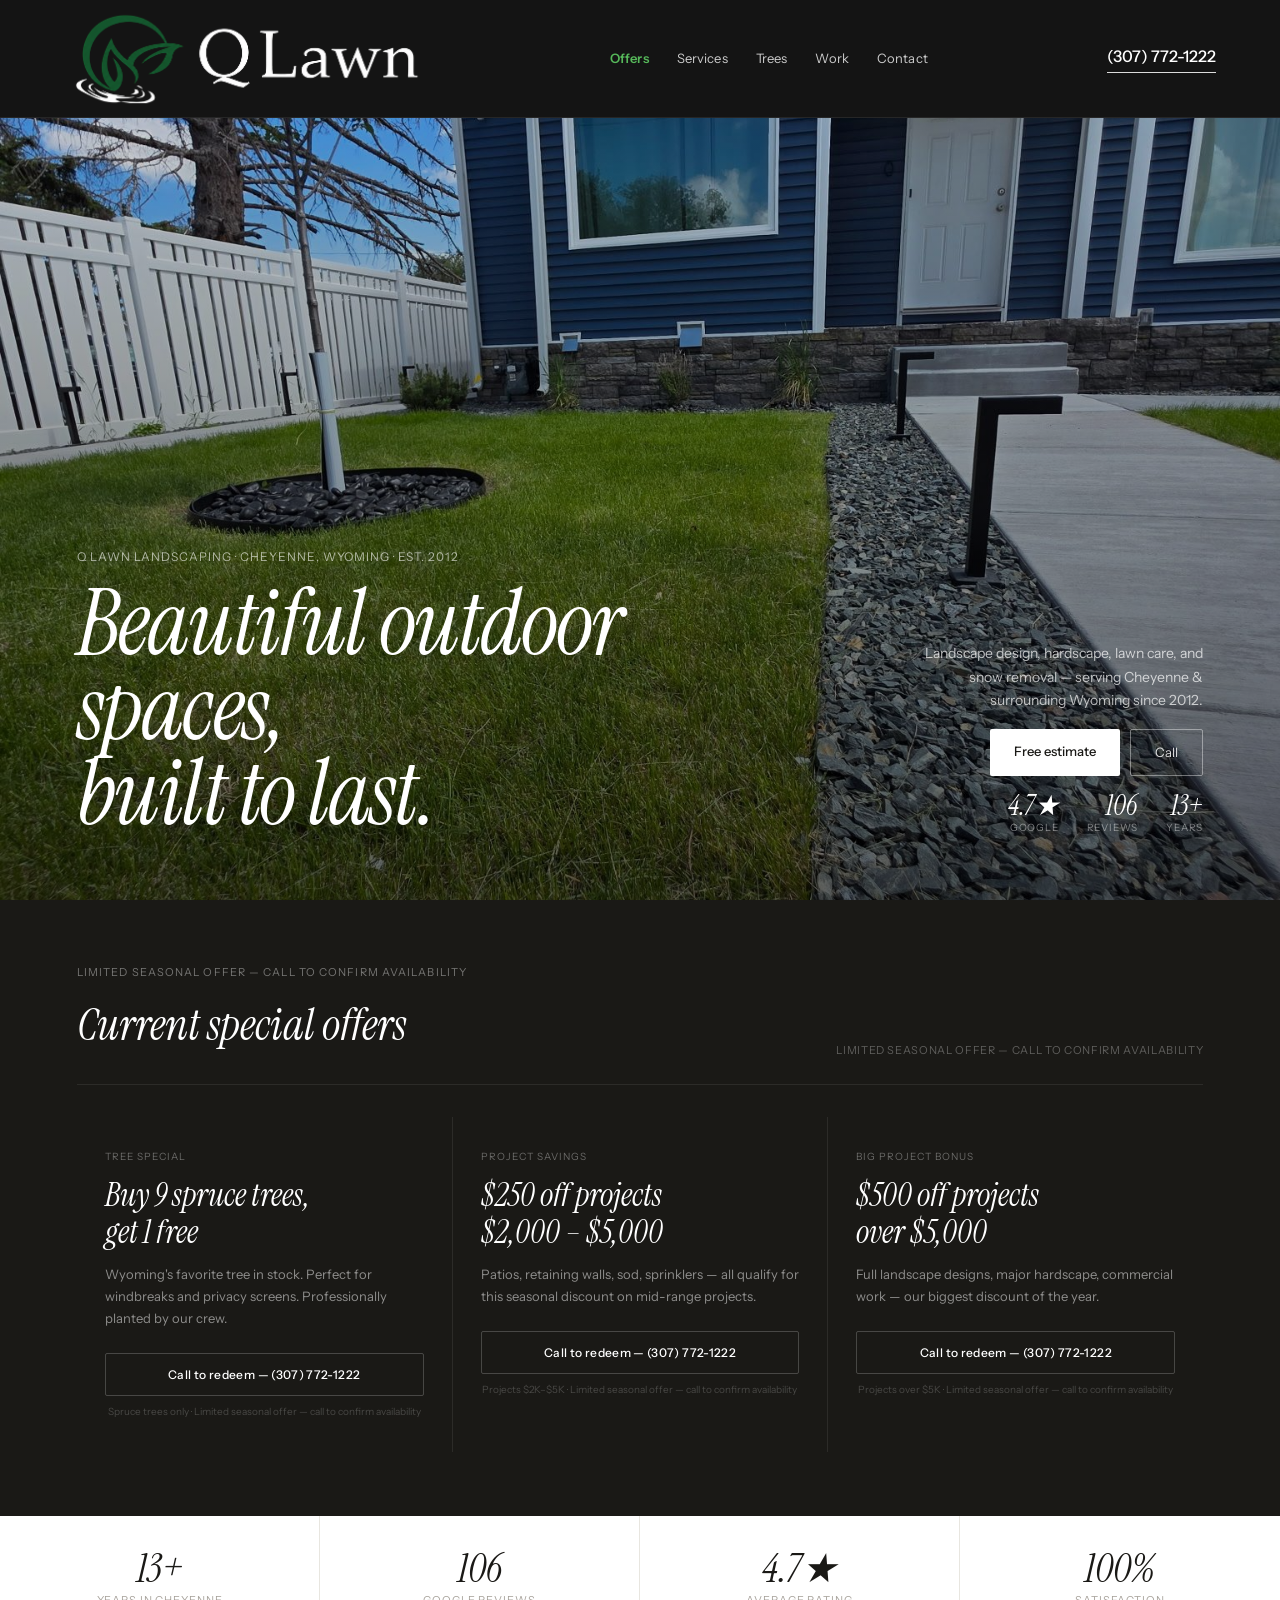
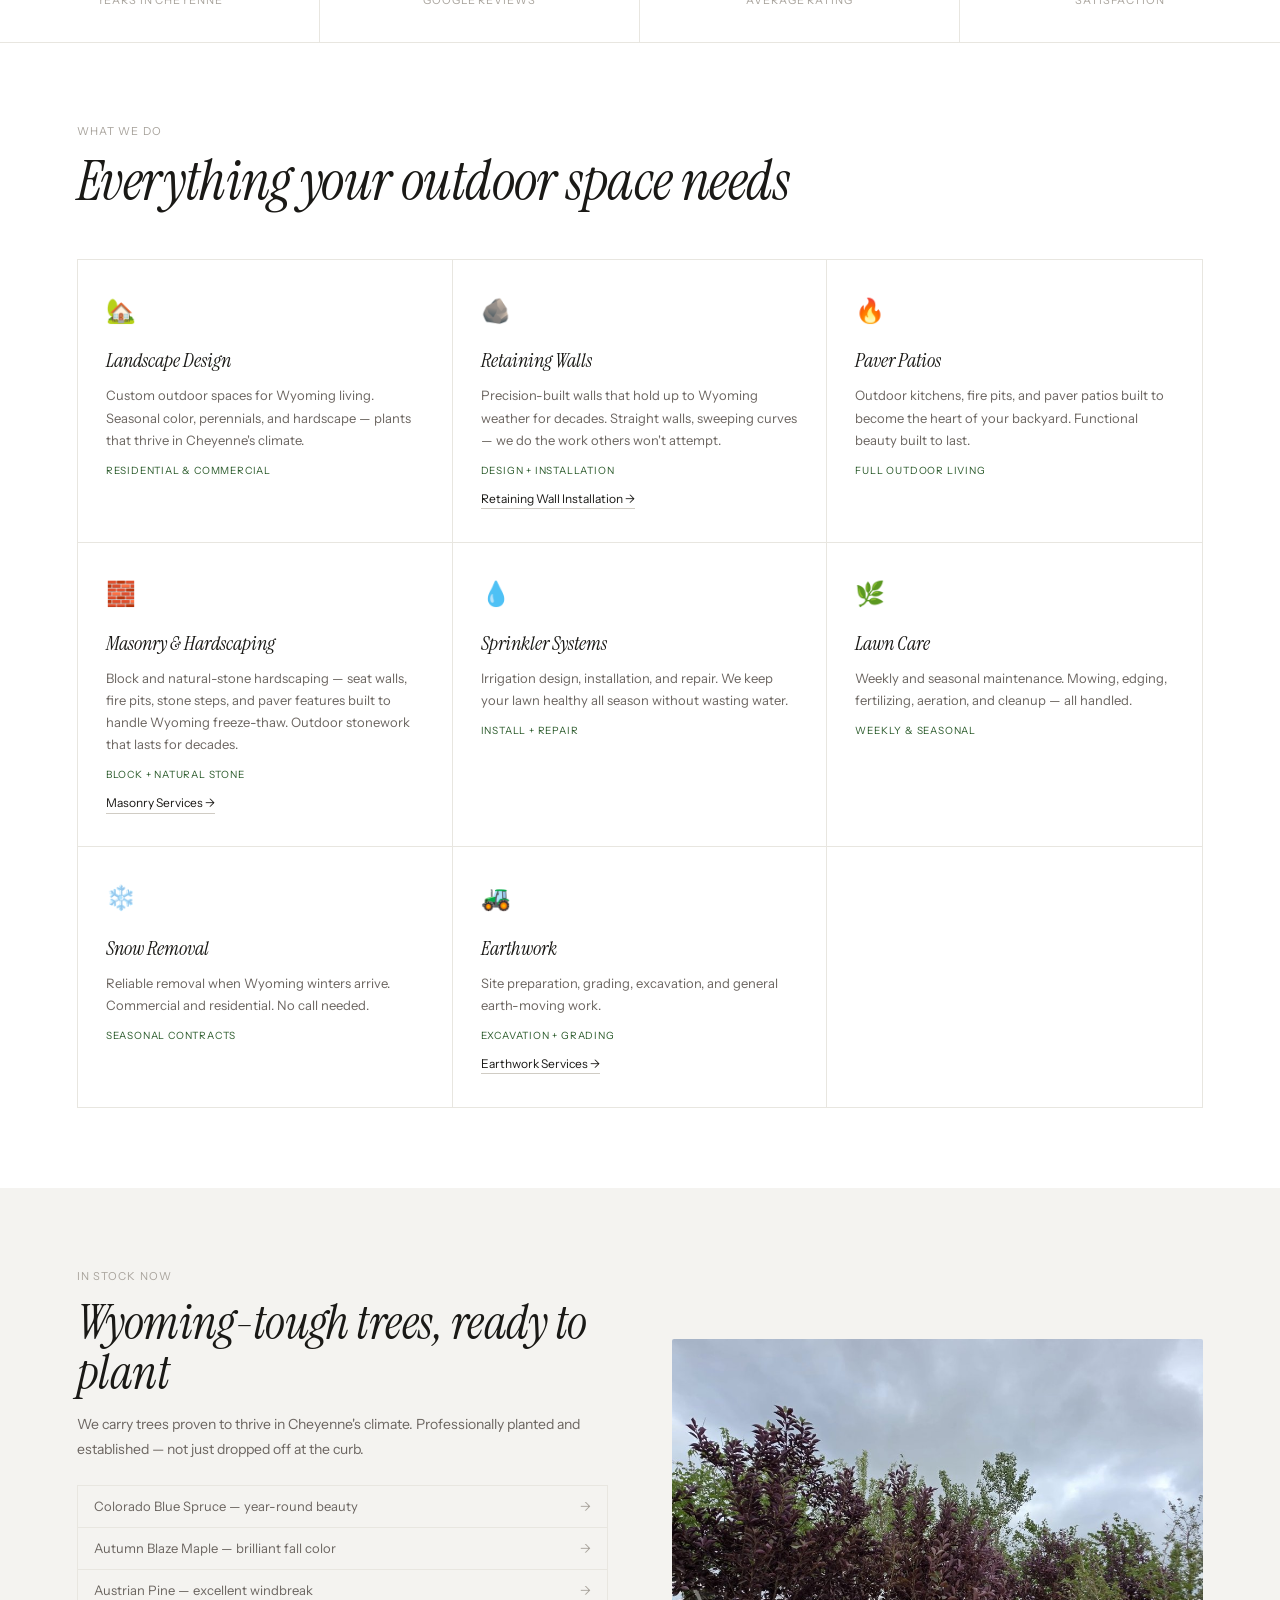
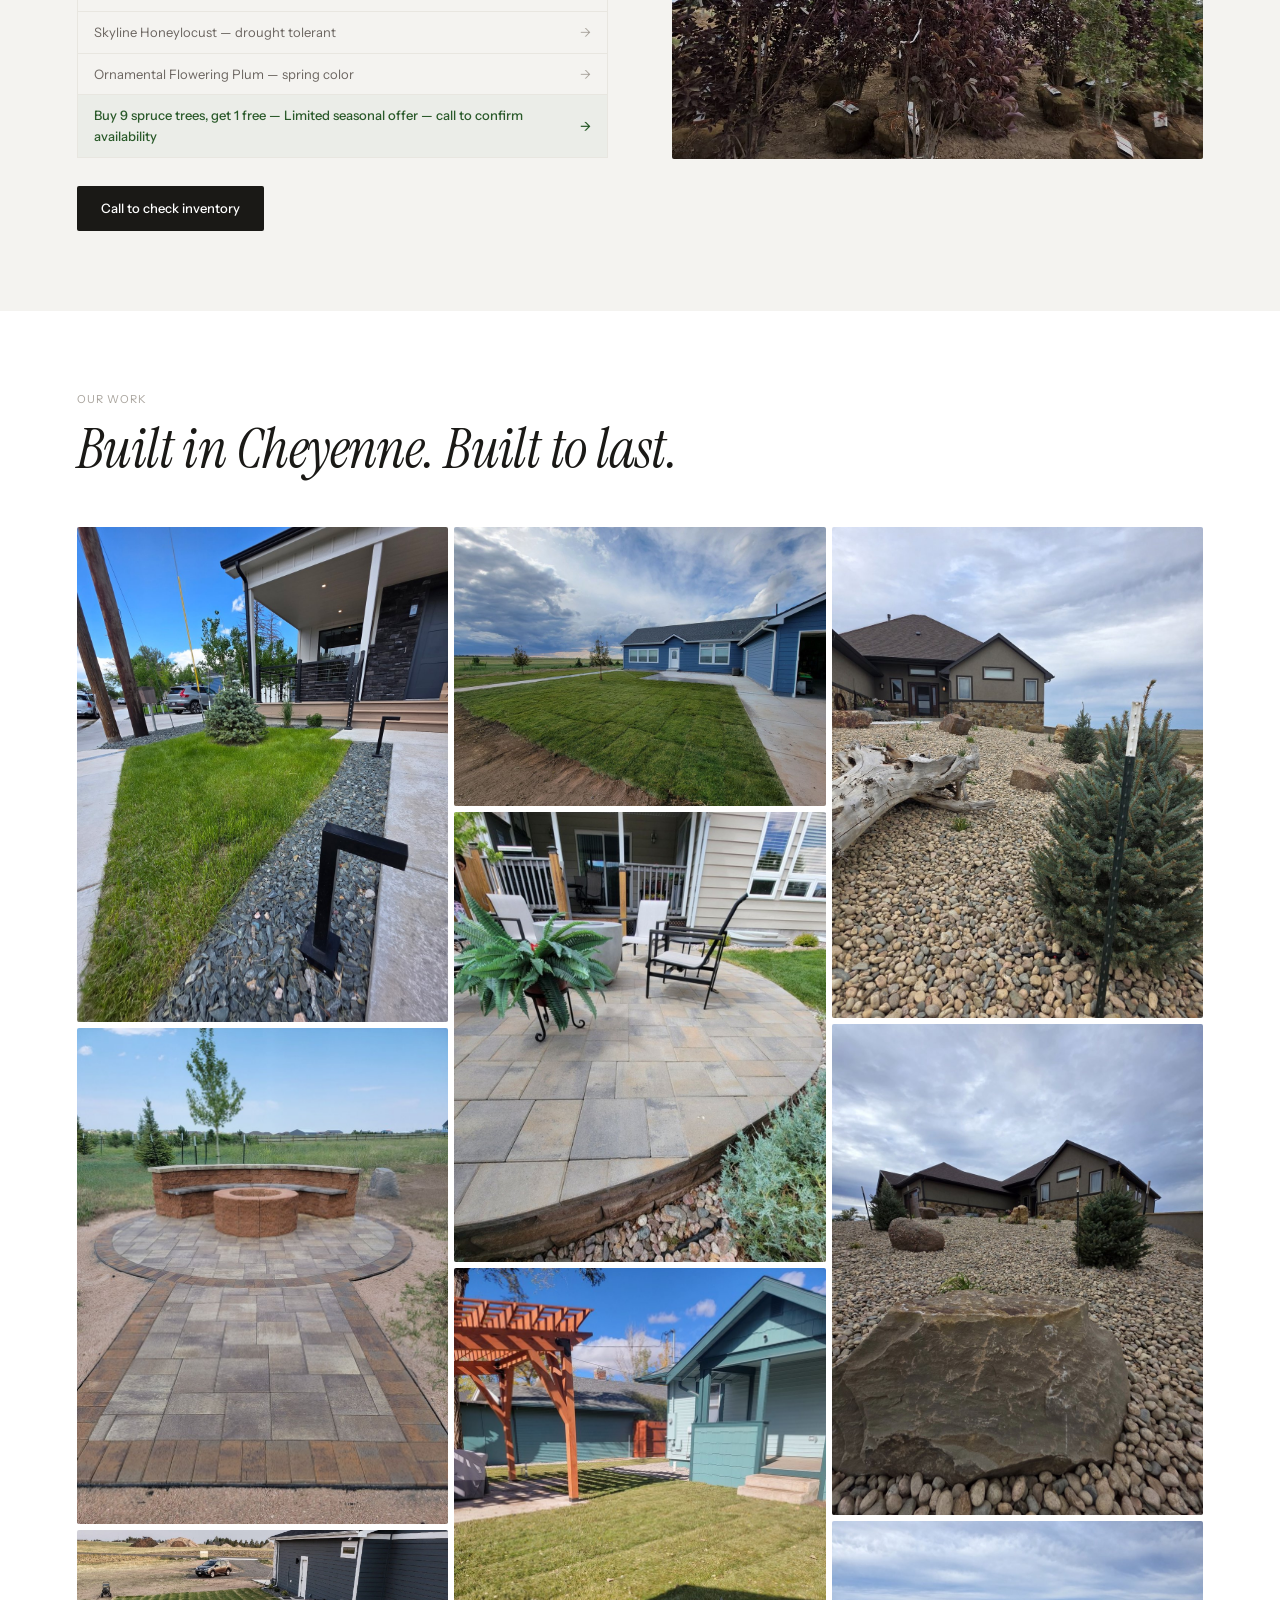
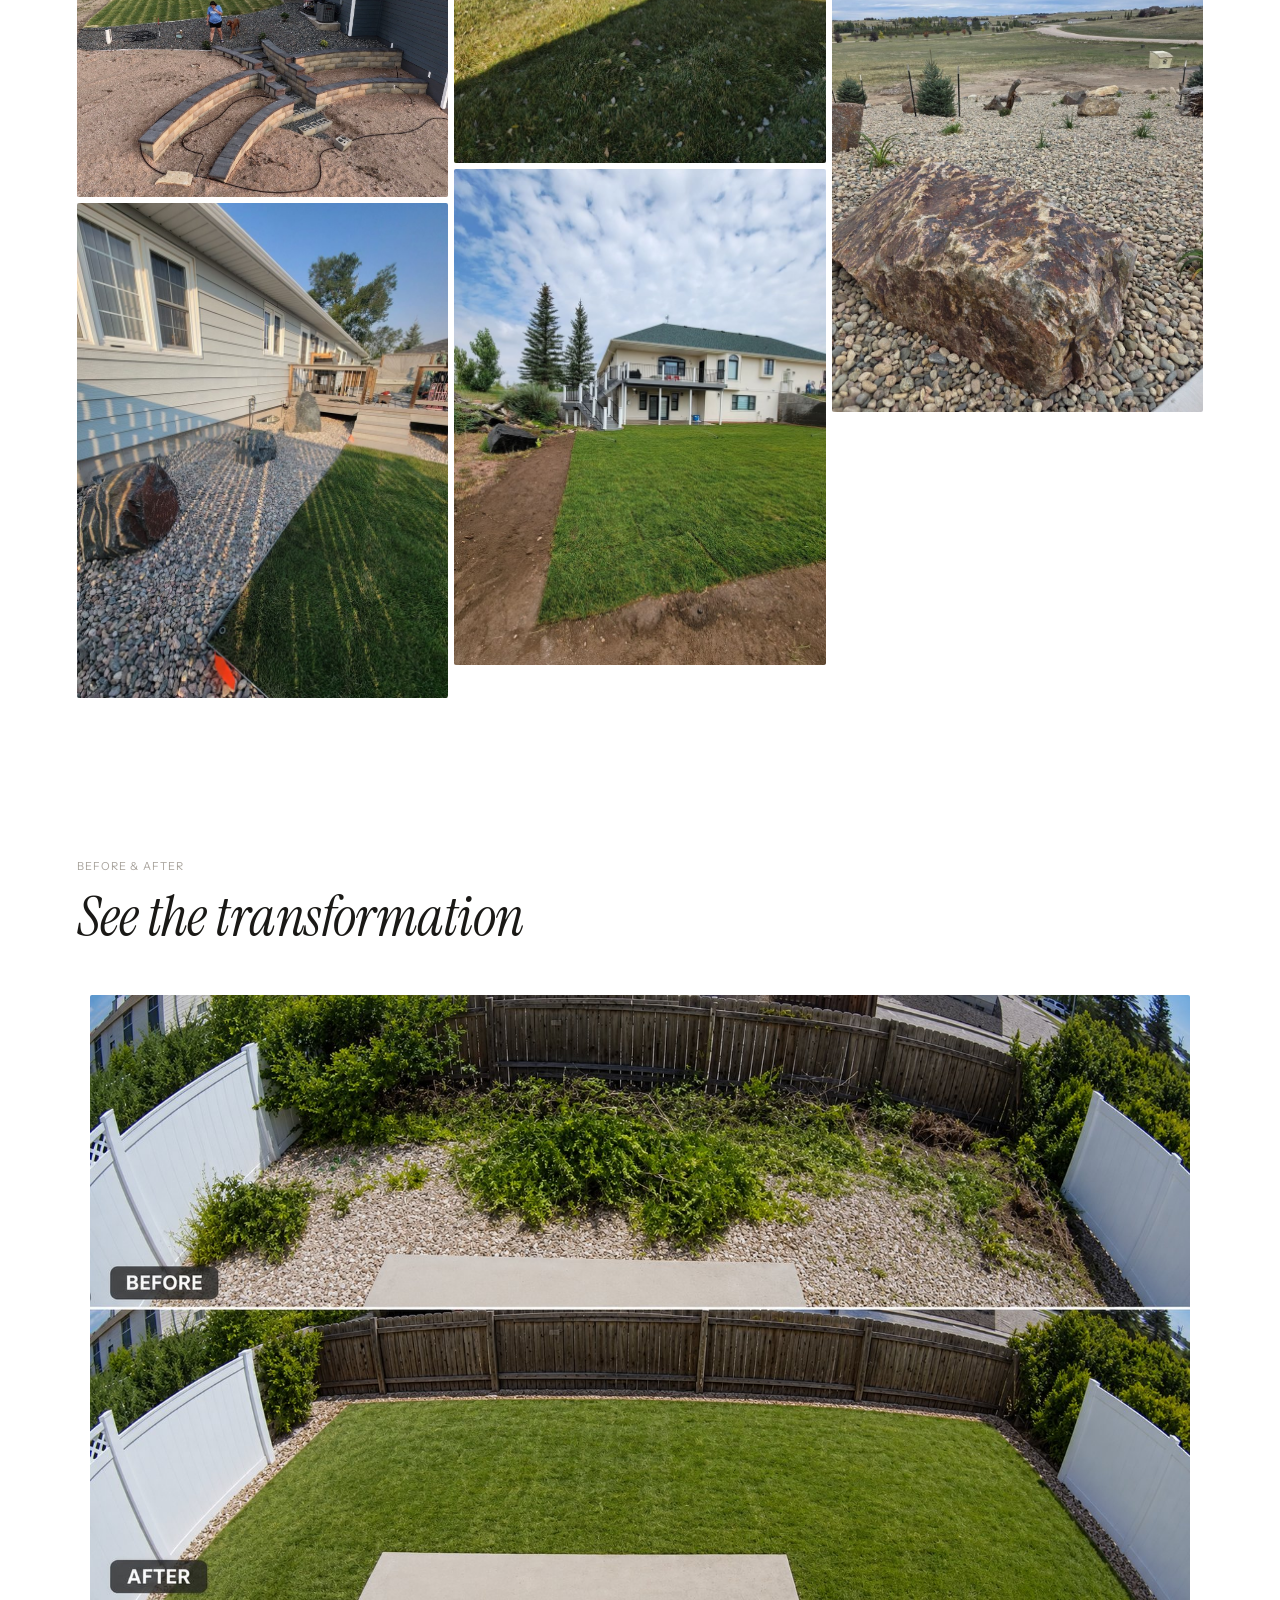
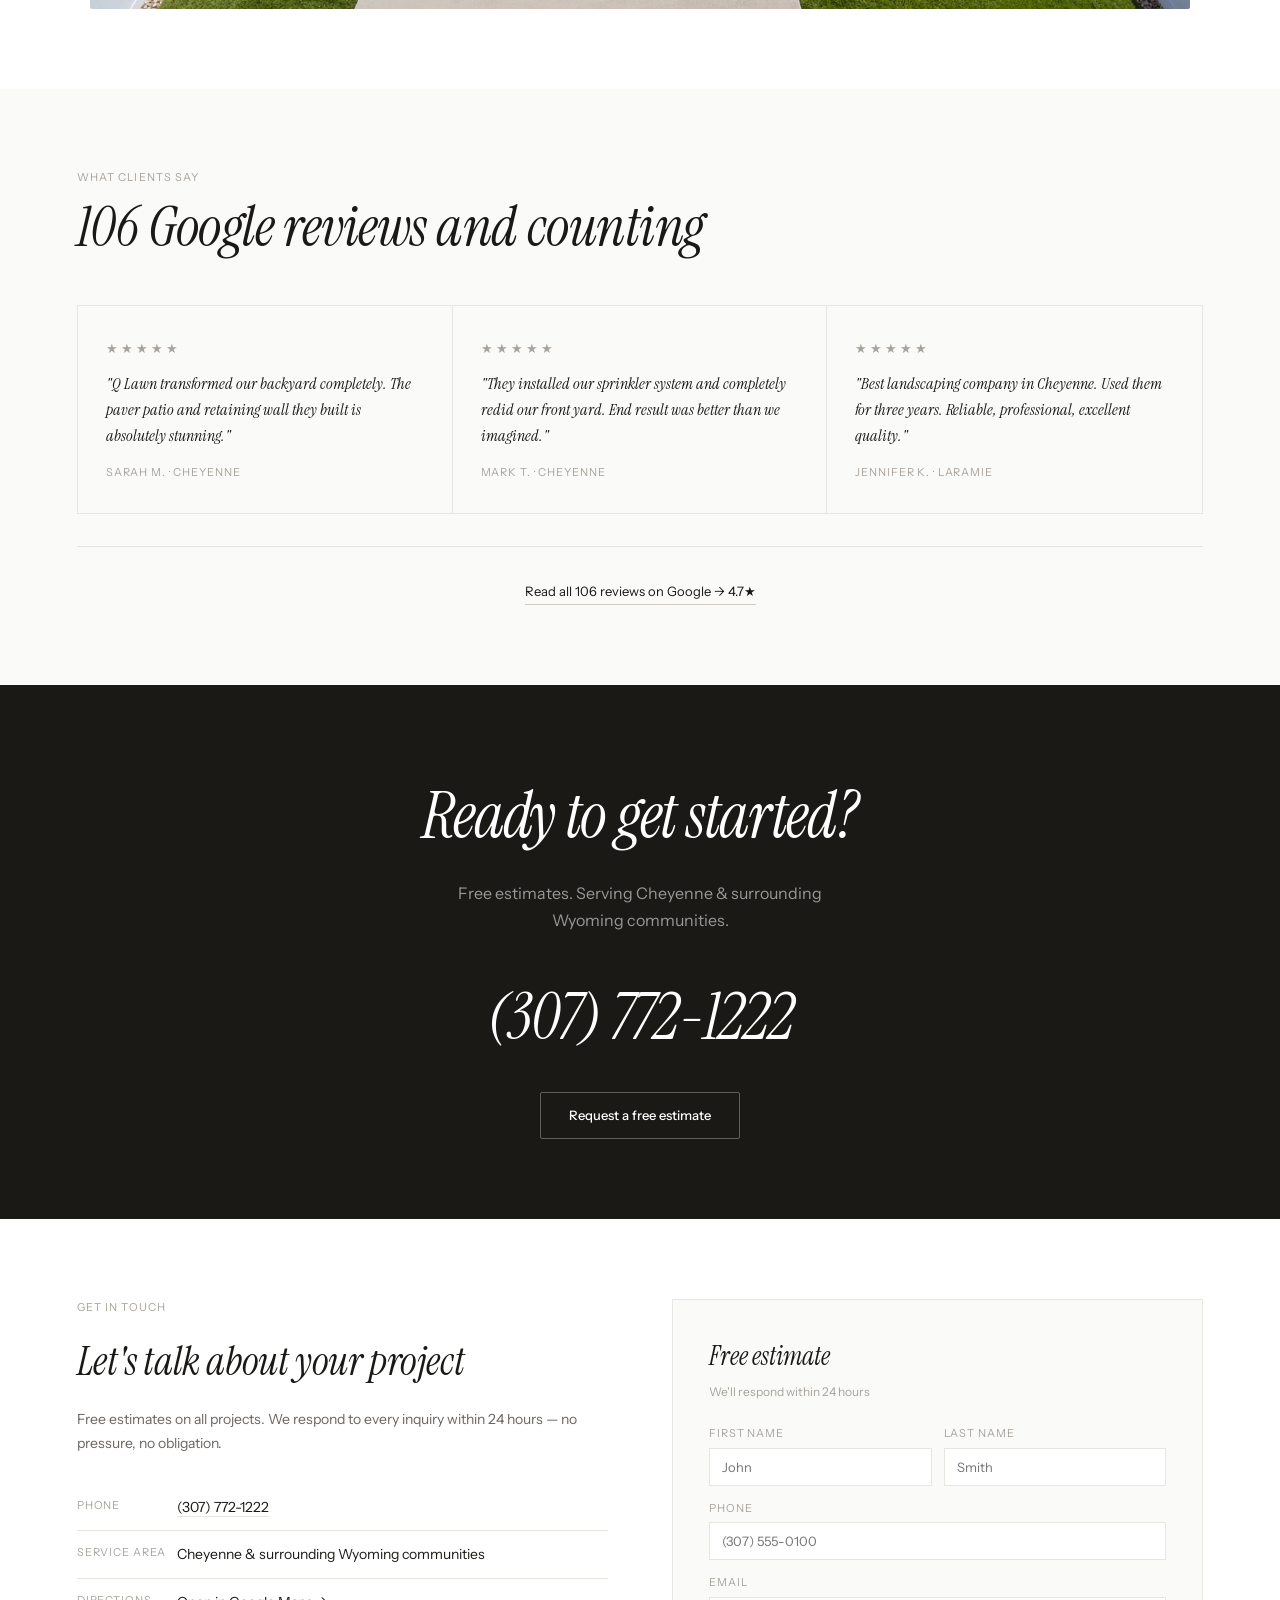
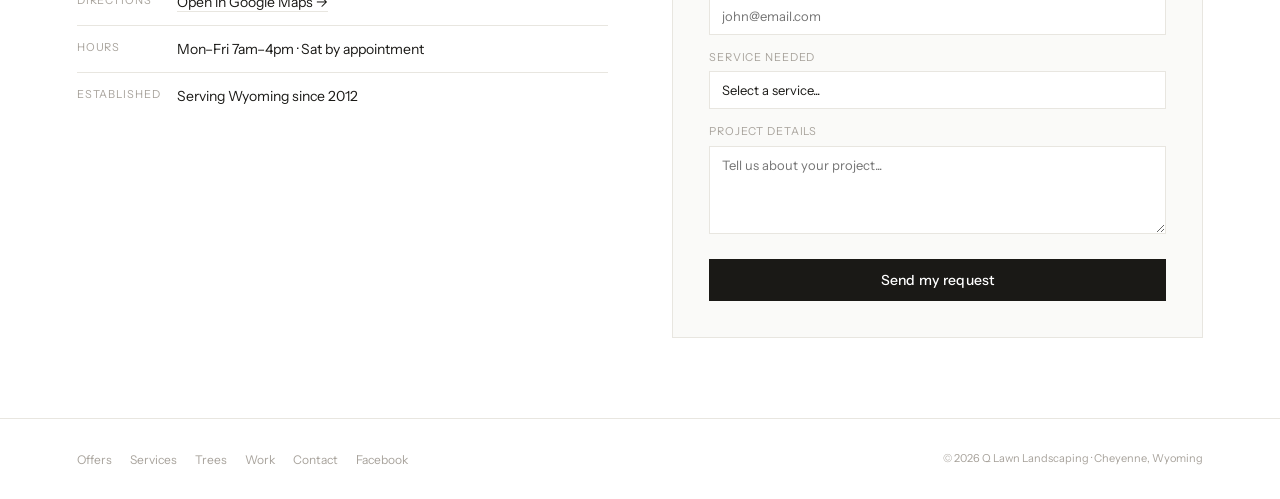
==== commit eeba7642: "Update Google review count to 106 Co-Authored-By: Claude Sonnet 5 <noreply@anthropic.com>" ====
--- a/index.html
+++ b/index.html
@@ -68,19 +68,19 @@
       </div>
       <div class="hero-stats">
         <div class="hs"><div class="hs-num">4.7★</div><div class="hs-label">Google</div></div>
-        <div class="hs"><div class="hs-num">104</div><div class="hs-label">Reviews</div></div>
+        <div class="hs"><div class="hs-num">106</div><div class="hs-label">Reviews</div></div>
         <div class="hs"><div class="hs-num">13+</div><div class="hs-label">Years</div></div>
       </div>
     </div>
   </div>
 </section>
 <section id="offers" class="offers"><div class="oh"><div><div class="oh-eyebrow">Limited seasonal offer — call to confirm availability</div><div class="oh-title">Current special offers</div></div><div class="oh-exp">Limited seasonal offer — call to confirm availability</div></div><div class="offers-grid"><div class="oc"><div class="oc-eyebrow">Tree special</div><div class="oc-amount">Buy 9 spruce trees,<br/>get 1 free</div><div class="oc-desc">Wyoming's favorite tree in stock. Perfect for windbreaks and privacy screens. Professionally planted by our crew.</div><a href="tel:3077721222" class="oc-btn">Call to redeem — (307) 772-1222</a><div class="oc-fine">Spruce trees only · Limited seasonal offer — call to confirm availability</div></div><div class="oc"><div class="oc-eyebrow">Project savings</div><div class="oc-amount">$250 off projects<br/>$2,000 – $5,000</div><div class="oc-desc">Patios, retaining walls, sod, sprinklers — all qualify for this seasonal discount on mid-range projects.</div><a href="tel:3077721222" class="oc-btn">Call to redeem — (307) 772-1222</a><div class="oc-fine">Projects $2K–$5K · Limited seasonal offer — call to confirm availability</div></div><div class="oc"><div class="oc-eyebrow">Big project bonus</div><div class="oc-amount">$500 off projects<br/>over $5,000</div><div class="oc-desc">Full landscape designs, major hardscape, commercial work — our biggest discount of the year.</div><a href="tel:3077721222" class="oc-btn">Call to redeem — (307) 772-1222</a><div class="oc-fine">Projects over $5K · Limited seasonal offer — call to confirm availability</div></div></div></section>
-<div class="stats"><div class="stat"><div class="stat-num">13+</div><div class="stat-label">Years in Cheyenne</div></div><div class="stat"><div class="stat-num">104</div><div class="stat-label">Google reviews</div></div><div class="stat"><div class="stat-num">4.7★</div><div class="stat-label">Average rating</div></div><div class="stat"><div class="stat-num">100%</div><div class="stat-label">Satisfaction</div></div></div>
+<div class="stats"><div class="stat"><div class="stat-num">13+</div><div class="stat-label">Years in Cheyenne</div></div><div class="stat"><div class="stat-num">106</div><div class="stat-label">Google reviews</div></div><div class="stat"><div class="stat-num">4.7★</div><div class="stat-label">Average rating</div></div><div class="stat"><div class="stat-num">100%</div><div class="stat-label">Satisfaction</div></div></div>
 <section id="services" class="services"><div class="sec-eyebrow">What we do</div><h2 class="sec-title">Everything your outdoor space needs</h2><div class="svc-grid"><div class="svc"><div class="svc-icon">🏡</div><h3>Landscape Design</h3><p>Custom outdoor spaces for Wyoming living. Seasonal color, perennials, and hardscape — plants that thrive in Cheyenne's climate.</p><span class="svc-tag">Residential & Commercial</span></div><div class="svc"><div class="svc-icon">🪨</div><h3>Retaining Walls</h3><p>Precision-built walls that hold up to Wyoming weather for decades. Straight walls, sweeping curves — we do the work others won't attempt.</p><span class="svc-tag">Design + Installation</span><a href="/retaining-walls" class="svc-link">Retaining Wall Installation →</a></div><div class="svc"><div class="svc-icon">🔥</div><h3>Paver Patios</h3><p>Outdoor kitchens, fire pits, and paver patios built to become the heart of your backyard. Functional beauty built to last.</p><span class="svc-tag">Full Outdoor Living</span></div><div class="svc"><div class="svc-icon">🧱</div><h3>Masonry &amp; Hardscaping</h3><p>Block and natural-stone hardscaping — seat walls, fire pits, stone steps, and paver features built to handle Wyoming freeze-thaw. Outdoor stonework that lasts for decades.</p><span class="svc-tag">Block + Natural Stone</span><a href="/masonry" class="svc-link">Masonry Services →</a></div><div class="svc"><div class="svc-icon">💧</div><h3>Sprinkler Systems</h3><p>Irrigation design, installation, and repair. We keep your lawn healthy all season without wasting water.</p><span class="svc-tag">Install + Repair</span></div><div class="svc"><div class="svc-icon">🌿</div><h3>Lawn Care</h3><p>Weekly and seasonal maintenance. Mowing, edging, fertilizing, aeration, and cleanup — all handled.</p><span class="svc-tag">Weekly & Seasonal</span></div><div class="svc"><div class="svc-icon">❄️</div><h3>Snow Removal</h3><p>Reliable removal when Wyoming winters arrive. Commercial and residential. No call needed.</p><span class="svc-tag">Seasonal Contracts</span></div><div class="svc"><div class="svc-icon">🚜</div><h3>Earthwork</h3><p>Site preparation, grading, excavation, and general earth-moving work.</p><span class="svc-tag">Excavation + Grading</span><a href="/earthwork" class="svc-link">Earthwork Services →</a></div></div></section>
 <section id="trees" class="trees"><div class="trees-inner"><div class="trees-copy"><div class="sec-eyebrow">In stock now</div><h2>Wyoming-tough trees, ready to plant</h2><p>We carry trees proven to thrive in Cheyenne's climate. Professionally planted and established — not just dropped off at the curb.</p><div class="tree-list"><div class="tree-item">Colorado Blue Spruce — year-round beauty</div><div class="tree-item">Autumn Blaze Maple — brilliant fall color</div><div class="tree-item">Austrian Pine — excellent windbreak</div><div class="tree-item">Skyline Honeylocust — drought tolerant</div><div class="tree-item">Ornamental Flowering Plum — spring color</div><div class="tree-item tree-special">Buy 9 spruce trees, get 1 free — Limited seasonal offer — call to confirm availability</div></div><a href="tel:3077721222" class="btn-white" style="background:var(--ink);color:var(--white);display:inline-block">Call to check inventory</a></div><div class="trees-photo"><img src="images/tree-nursery.jpg" alt="Wyoming-tough nursery trees ready to plant, Q Lawn Cheyenne"/></div></div></section>
 <section id="portfolio" class="gallery"><div class="sec-eyebrow">Our work</div><h2 class="sec-title">Built in Cheyenne. Built to last.</h2><div class="gallery-grid"><div class="gi tall"><img src="images/gallery-curb.jpg" alt="Modern home with fresh sod, spruce and decorative rock, Cheyenne Wyoming"/></div><div class="gi"><img src="images/gallery-firepit.jpg" alt="Paver patio with stone masonry fire pit and curved seat wall, Cheyenne Wyoming"/></div><div class="gi"><img src="images/gallery-retaining.jpg" alt="Tiered block masonry retaining wall with steps, Cheyenne Wyoming"/></div><div class="gi"><img src="images/gallery-rock.jpg" alt="Decorative rock landscaping with boulders, Cheyenne Wyoming"/></div><div class="gi"><img src="images/gallery-sod.jpg" alt="Fresh sod lawn and landscaping, Cheyenne Wyoming"/></div><div class="gi"><img src="images/gallery-patio.jpg" alt="Custom paver patio with seating area, Cheyenne Wyoming"/></div><div class="gi"><img src="images/gallery-pergola.jpg" alt="Backyard pergola over paver patio with new sod, Cheyenne Wyoming"/></div><div class="gi"><img src="images/gallery-sod-trees.jpg" alt="New sod lawn with spruce trees and boulder accent, Cheyenne Wyoming"/></div><div class="gi"><img src="images/gallery-rock-boulders.jpg" alt="Decorative river rock landscaping with boulder accents and young spruce trees, Cheyenne, Wyoming"/></div><div class="gi"><img src="images/gallery-boulder-rockbed.jpg" alt="Boulder and river rock landscaping bed with spruce trees, Cheyenne, Wyoming"/></div><div class="gi"><img src="images/gallery-boulder-detail.jpg" alt="Large natural stone boulder placed in a river rock landscape bed, Cheyenne, Wyoming"/></div></div></section>
 <section id="before-after" class="gallery"><div class="sec-eyebrow">Before &amp; after</div><h2 class="sec-title">See the transformation</h2><img src="images/before-after.jpg" alt="Before and after backyard sod transformation in Cheyenne, Wyoming by Q Lawn Landscaping" style="width:100%;max-width:1100px;margin:0 auto;height:auto;border-radius:2px;display:block"/></section>
-<section id="reviews" class="reviews"><div class="sec-eyebrow">What clients say</div><h2 class="sec-title">104 Google reviews and counting</h2><div class="rev-grid"><div class="rev"><div class="rev-stars">★★★★★</div><p class="rev-text">"Q Lawn transformed our backyard completely. The paver patio and retaining wall they built is absolutely stunning."</p><div class="rev-author">Sarah M. · Cheyenne</div></div><div class="rev"><div class="rev-stars">★★★★★</div><p class="rev-text">"They installed our sprinkler system and completely redid our front yard. End result was better than we imagined."</p><div class="rev-author">Mark T. · Cheyenne</div></div><div class="rev"><div class="rev-stars">★★★★★</div><p class="rev-text">"Best landscaping company in Cheyenne. Used them for three years. Reliable, professional, excellent quality."</p><div class="rev-author">Jennifer K. · Laramie</div></div></div><div class="rev-footer"><a href="https://www.google.com/search?q=Q+Lawn+Landscaping+Cheyenne" target="_blank" class="g-link">Read all 104 reviews on Google → 4.7★</a></div></section>
+<section id="reviews" class="reviews"><div class="sec-eyebrow">What clients say</div><h2 class="sec-title">106 Google reviews and counting</h2><div class="rev-grid"><div class="rev"><div class="rev-stars">★★★★★</div><p class="rev-text">"Q Lawn transformed our backyard completely. The paver patio and retaining wall they built is absolutely stunning."</p><div class="rev-author">Sarah M. · Cheyenne</div></div><div class="rev"><div class="rev-stars">★★★★★</div><p class="rev-text">"They installed our sprinkler system and completely redid our front yard. End result was better than we imagined."</p><div class="rev-author">Mark T. · Cheyenne</div></div><div class="rev"><div class="rev-stars">★★★★★</div><p class="rev-text">"Best landscaping company in Cheyenne. Used them for three years. Reliable, professional, excellent quality."</p><div class="rev-author">Jennifer K. · Laramie</div></div></div><div class="rev-footer"><a href="https://www.google.com/search?q=Q+Lawn+Landscaping+Cheyenne" target="_blank" class="g-link">Read all 106 reviews on Google → 4.7★</a></div></section>
 <section class="cta"><h2>Ready to get started?</h2><p>Free estimates. Serving Cheyenne & surrounding Wyoming communities.</p><a href="tel:3077721222" class="cta-phone">(307) 772-1222</a><a href="#contact" class="btn-white-outline">Request a free estimate</a></section>
 <section id="contact" class="contact"><div class="contact-grid"><div class="ci"><div class="sec-eyebrow">Get in touch</div><h2>Let's talk about your project</h2><p>Free estimates on all projects. We respond to every inquiry within 24 hours — no pressure, no obligation.</p><div class="cd"><div class="cd-l">Phone</div><div class="cd-v"><a href="tel:3077721222">(307) 772-1222</a></div></div>
 <div class="cd"><div class="cd-l">Service area</div><div class="cd-v">Cheyenne & surrounding Wyoming communities</div></div><div class="cd"><div class="cd-l">Directions</div><div class="cd-v"><a href="https://www.google.com/maps/search/?api=1&amp;query=Q+Lawn+Landscaping+Cheyenne+WY" target="_blank" rel="noopener">Open in Google Maps →</a></div></div><div class="cd"><div class="cd-l">Hours</div><div class="cd-v">Mon–Fri 7am–4pm · Sat by appointment</div></div><div class="cd"><div class="cd-l">Established</div><div class="cd-v">Serving Wyoming since 2012</div></div></div><form class="cf" name="free-estimate" method="POST" data-netlify="true" netlify-honeypot="bot-field" action="/thank-you.html"><input type="hidden" name="form-name" value="free-estimate"/><p hidden><label>Don't fill this out if you're human: <input name="bot-field"/></label></p><div class="cf-title">Free estimate</div><div class="cf-sub">We'll respond within 24 hours</div><div class="fg-row"><div class="fg"><label for="cf-first">First name</label><input id="cf-first" name="first-name" type="text" placeholder="John" required/></div><div class="fg"><label for="cf-last">Last name</label><input id="cf-last" name="last-name" type="text" placeholder="Smith"/></div></div><div class="fg"><label for="cf-phone">Phone</label><input id="cf-phone" name="phone" type="tel" placeholder="(307) 555-0100" required/></div><div class="fg"><label for="cf-email">Email</label><input id="cf-email" name="email" type="email" placeholder="john@email.com"/></div><div class="fg"><label for="cf-service">Service needed</label><select id="cf-service" name="service" required><option value="">Select a service...</option><option>Landscape Design</option><option>Retaining Wall</option><option>Paver Patio</option><option>Sprinkler System</option><option>Lawn Care</option><option>Sod Installation</option><option>Tree Installation</option><option>Snow Removal</option><option>Earthwork</option><option>Other</option></select></div><div class="fg"><label for="cf-details">Project details</label><textarea id="cf-details" name="details" placeholder="Tell us about your project..." required></textarea></div><button type="submit" class="cf-submit">Send my request</button></form></div></section>
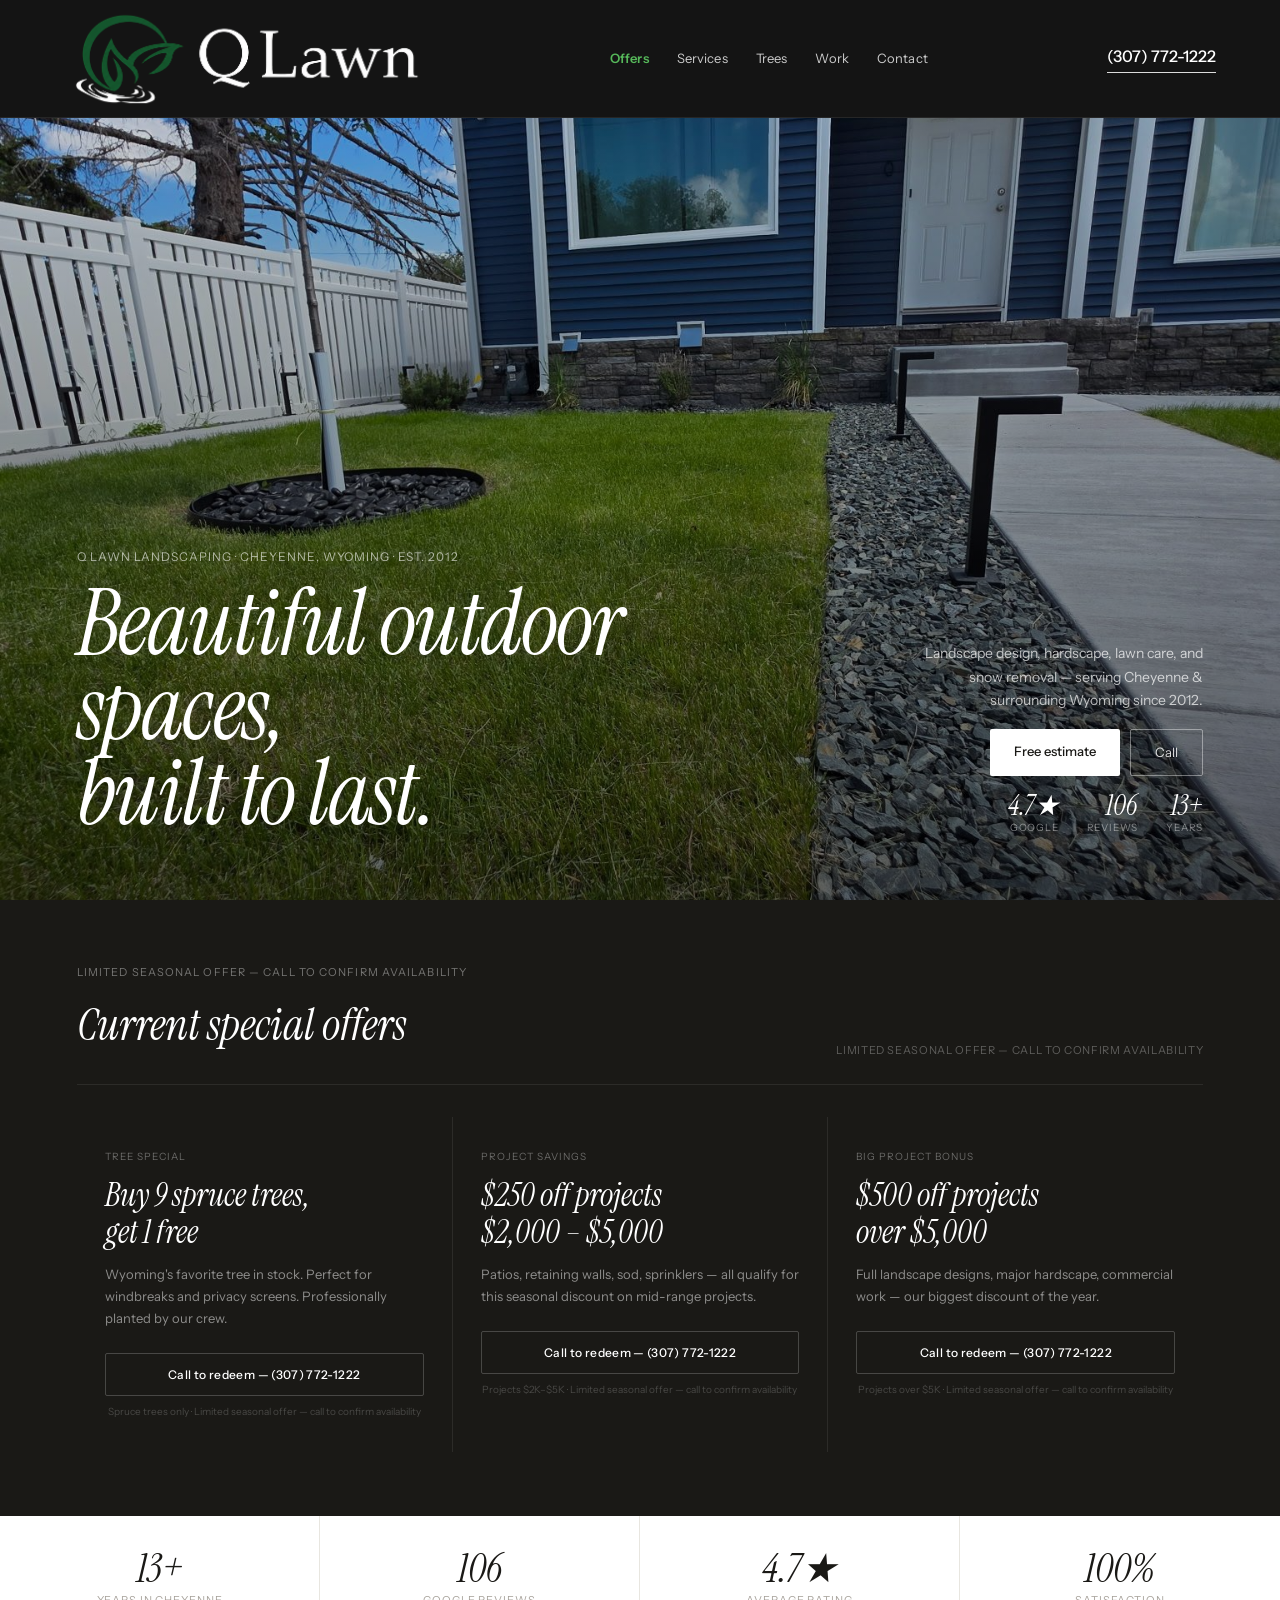
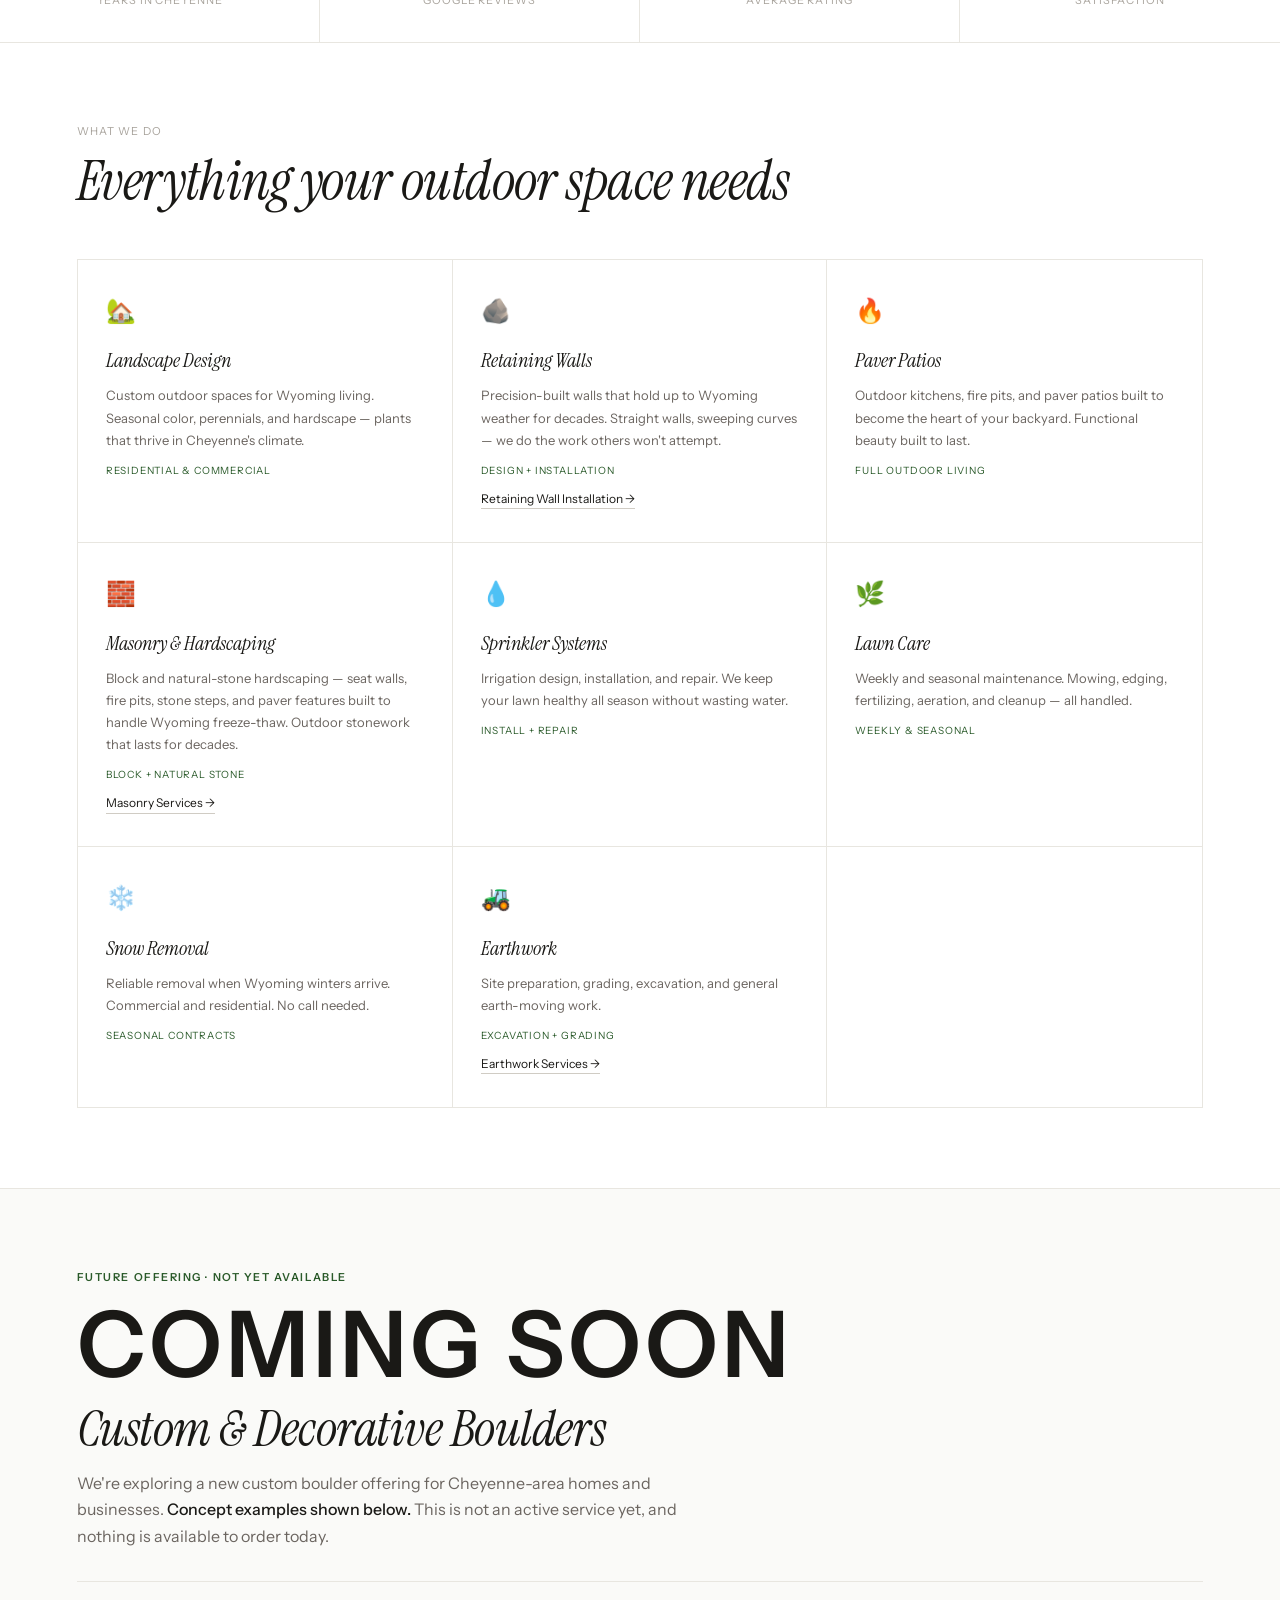
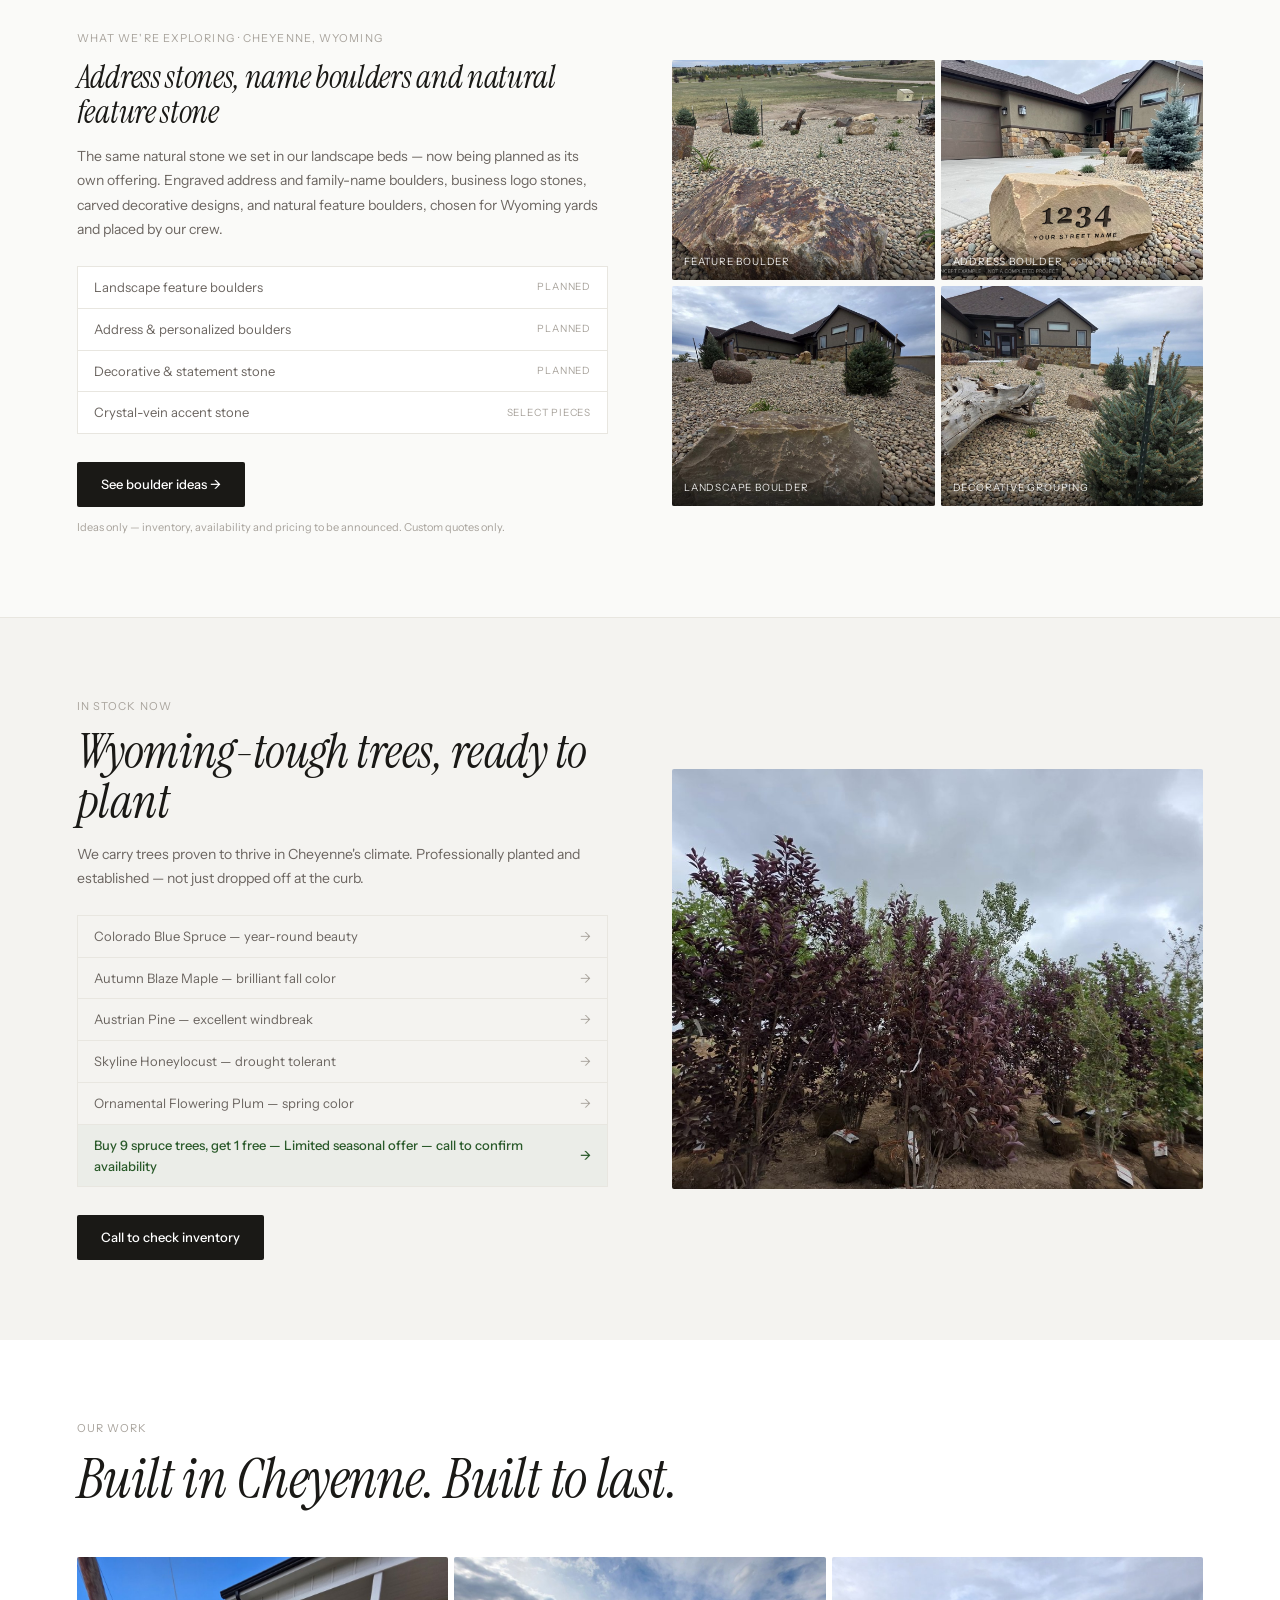
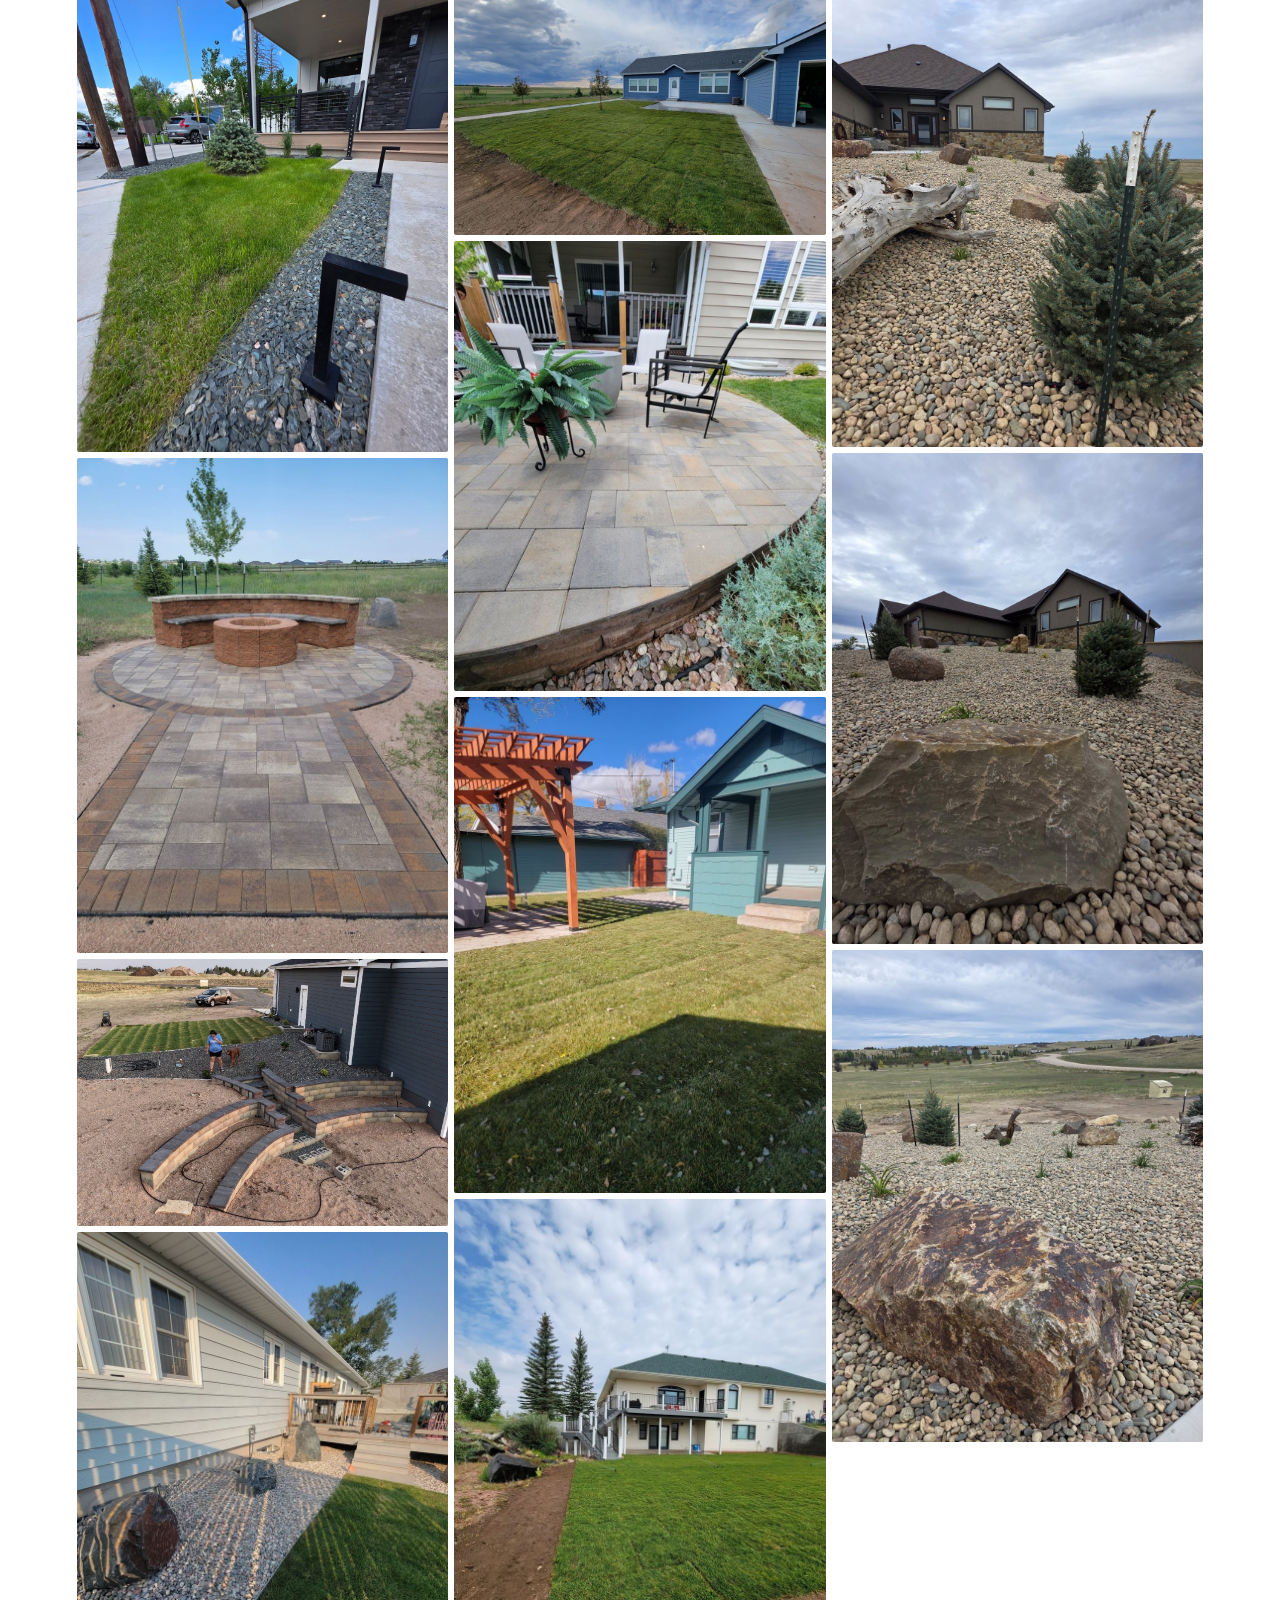
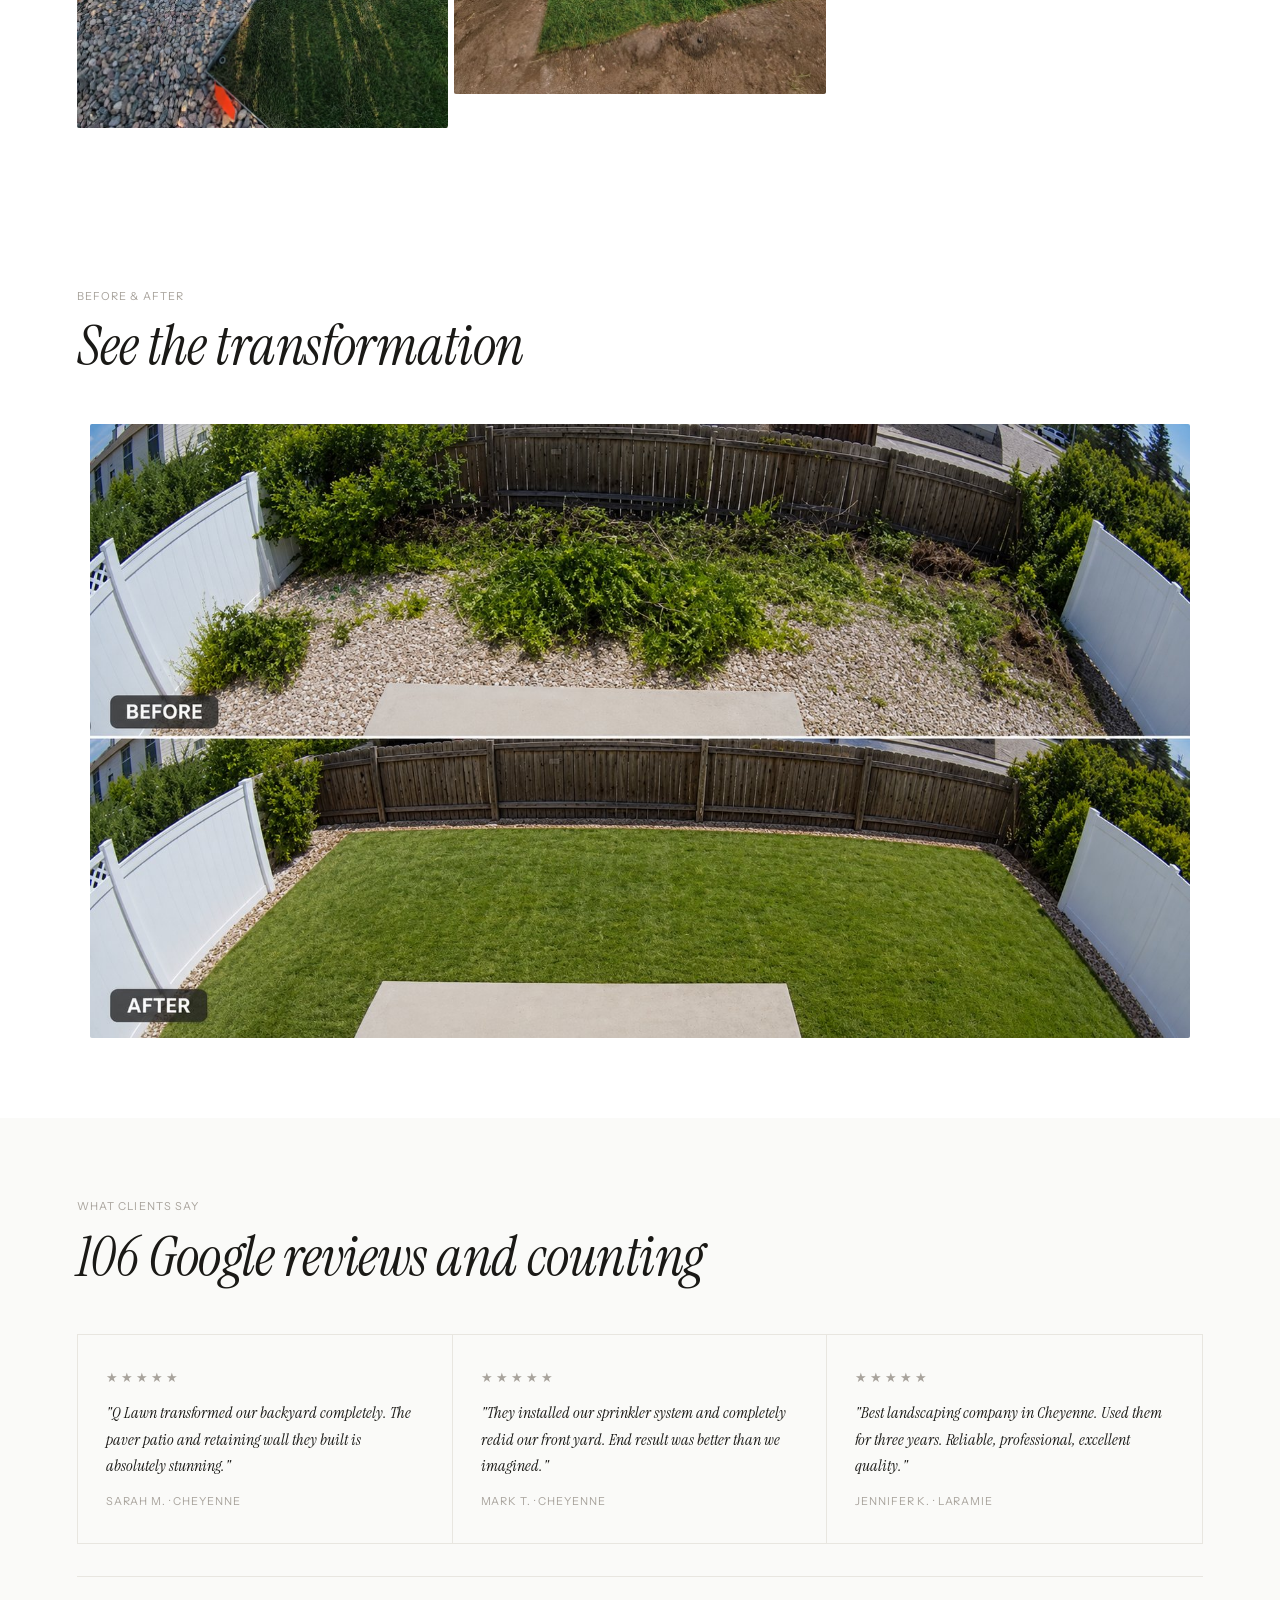
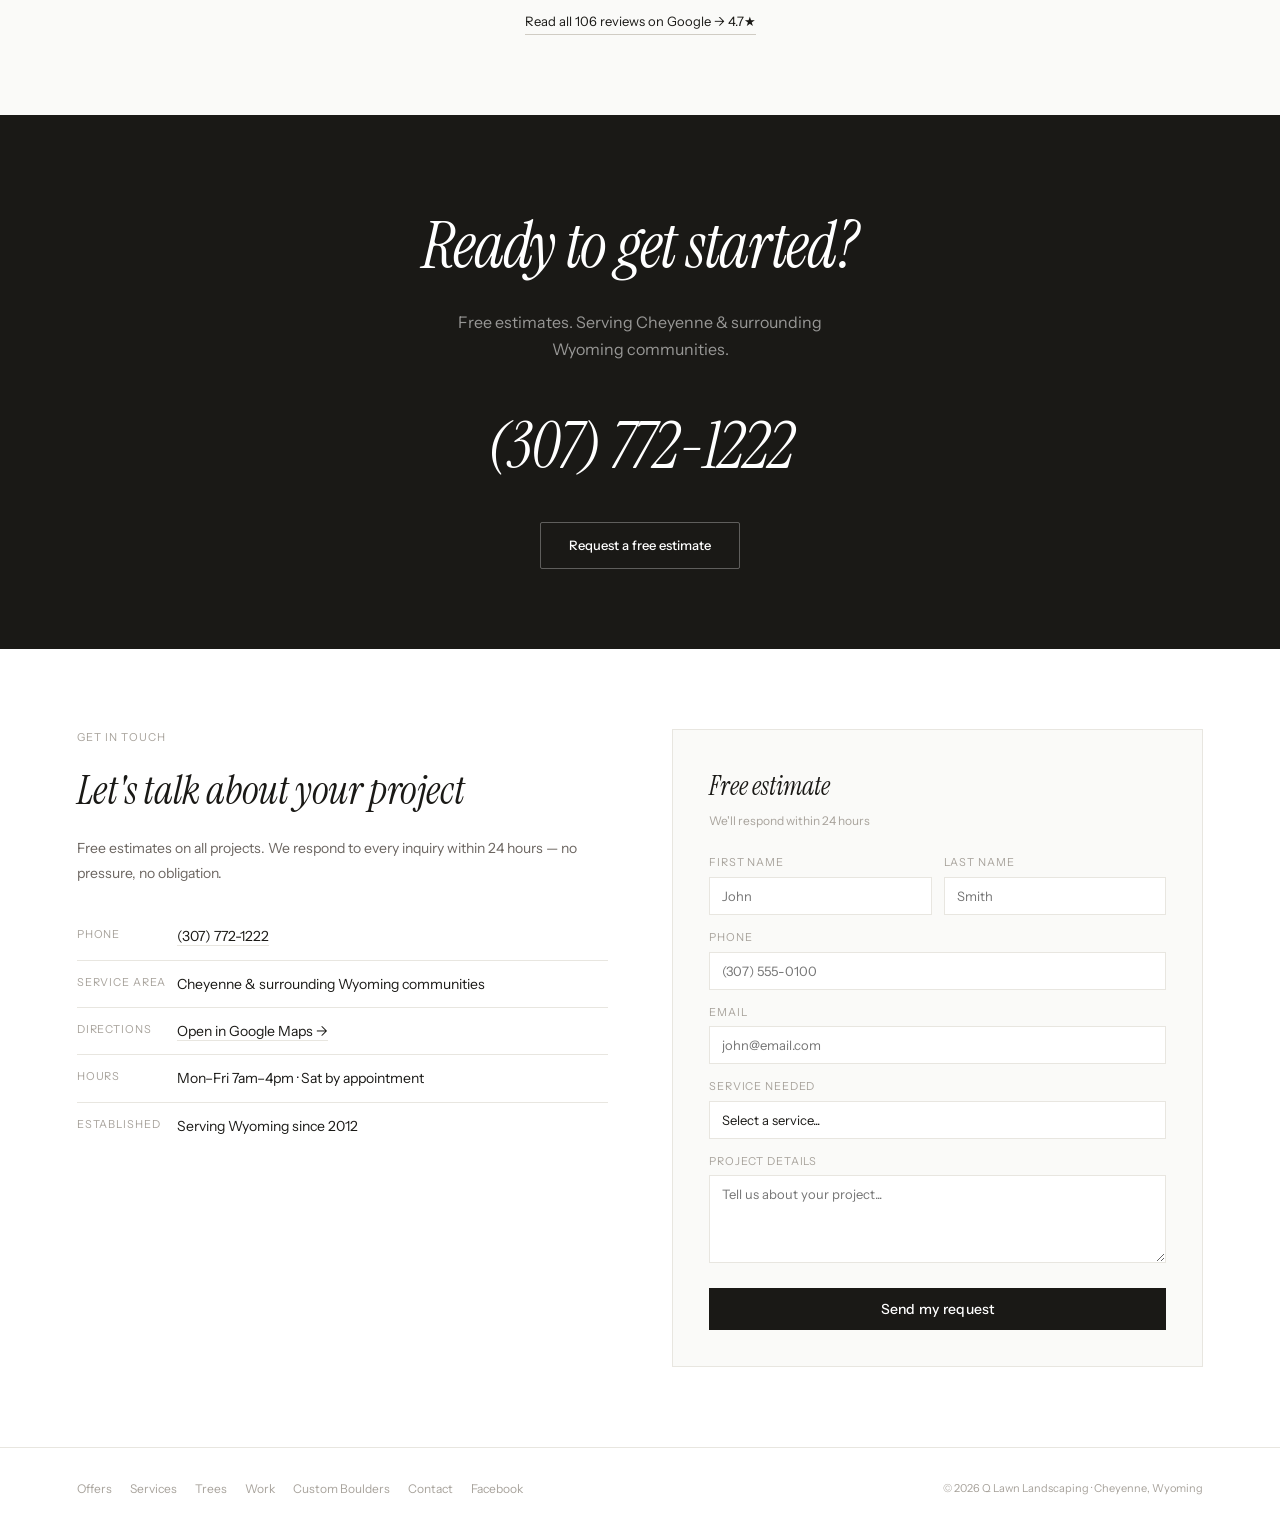
==== commit 1541dc51: "Add Coming Soon custom boulders interest test (/custom-boulders) - Homepage: COMING SOON section lin" ====
--- a/index.html
+++ b/index.html
@@ -29,7 +29,7 @@
 <link rel="preconnect" href="https://fonts.googleapis.com"/>
 <link rel="preconnect" href="https://fonts.gstatic.com" crossorigin/>
 <link href="https://fonts.googleapis.com/css2?family=Instrument+Serif:ital@0;1&family=Instrument+Sans:wght@300;400;500;600&display=swap" rel="stylesheet"/>
-<link rel="stylesheet" href="css/styles.css?v=2"/>
+<link rel="stylesheet" href="css/styles.css?v=3"/>
 <script type="application/ld+json">
 {"@context":"https://schema.org","@type":"LandscapingBusiness","@id":"https://qlawnlandscaping.com/#business","name":"Q Lawn Landscaping","url":"https://qlawnlandscaping.com/","image":"https://qlawnlandscaping.com/og-image.jpg","logo":"https://qlawnlandscaping.com/images/logo.png","telephone":"+13077721222","priceRange":"$$","foundingDate":"2012","areaServed":[{"@type":"City","name":"Cheyenne","containedInPlace":{"@type":"State","name":"Wyoming"}},{"@type":"AdministrativeArea","name":"Laramie County, Wyoming"}],"openingHoursSpecification":[{"@type":"OpeningHoursSpecification","dayOfWeek":["Monday","Tuesday","Wednesday","Thursday","Friday"],"opens":"07:00","closes":"16:00"}],"sameAs":["https://www.facebook.com/111293527158352"],"hasOfferCatalog":{"@type":"OfferCatalog","name":"Services","itemListElement":[{"@type":"Offer","itemOffered":{"@type":"Service","name":"Masonry & Hardscaping","url":"https://qlawnlandscaping.com/masonry"}},{"@type":"Offer","itemOffered":{"@type":"Service","name":"Retaining Walls","url":"https://qlawnlandscaping.com/retaining-walls"}},{"@type":"Offer","itemOffered":{"@type":"Service","name":"Paver Patios"}},{"@type":"Offer","itemOffered":{"@type":"Service","name":"Earthwork, Excavation & Grading","url":"https://qlawnlandscaping.com/earthwork"}},{"@type":"Offer","itemOffered":{"@type":"Service","name":"Landscape Design"}},{"@type":"Offer","itemOffered":{"@type":"Service","name":"Sprinkler Systems & Repair"}},{"@type":"Offer","itemOffered":{"@type":"Service","name":"Lawn Care"}},{"@type":"Offer","itemOffered":{"@type":"Service","name":"Snow Removal"}}]}}
 </script>
@@ -77,6 +77,8 @@
 <section id="offers" class="offers"><div class="oh"><div><div class="oh-eyebrow">Limited seasonal offer — call to confirm availability</div><div class="oh-title">Current special offers</div></div><div class="oh-exp">Limited seasonal offer — call to confirm availability</div></div><div class="offers-grid"><div class="oc"><div class="oc-eyebrow">Tree special</div><div class="oc-amount">Buy 9 spruce trees,<br/>get 1 free</div><div class="oc-desc">Wyoming's favorite tree in stock. Perfect for windbreaks and privacy screens. Professionally planted by our crew.</div><a href="tel:3077721222" class="oc-btn">Call to redeem — (307) 772-1222</a><div class="oc-fine">Spruce trees only · Limited seasonal offer — call to confirm availability</div></div><div class="oc"><div class="oc-eyebrow">Project savings</div><div class="oc-amount">$250 off projects<br/>$2,000 – $5,000</div><div class="oc-desc">Patios, retaining walls, sod, sprinklers — all qualify for this seasonal discount on mid-range projects.</div><a href="tel:3077721222" class="oc-btn">Call to redeem — (307) 772-1222</a><div class="oc-fine">Projects $2K–$5K · Limited seasonal offer — call to confirm availability</div></div><div class="oc"><div class="oc-eyebrow">Big project bonus</div><div class="oc-amount">$500 off projects<br/>over $5,000</div><div class="oc-desc">Full landscape designs, major hardscape, commercial work — our biggest discount of the year.</div><a href="tel:3077721222" class="oc-btn">Call to redeem — (307) 772-1222</a><div class="oc-fine">Projects over $5K · Limited seasonal offer — call to confirm availability</div></div></div></section>
 <div class="stats"><div class="stat"><div class="stat-num">13+</div><div class="stat-label">Years in Cheyenne</div></div><div class="stat"><div class="stat-num">106</div><div class="stat-label">Google reviews</div></div><div class="stat"><div class="stat-num">4.7★</div><div class="stat-label">Average rating</div></div><div class="stat"><div class="stat-num">100%</div><div class="stat-label">Satisfaction</div></div></div>
 <section id="services" class="services"><div class="sec-eyebrow">What we do</div><h2 class="sec-title">Everything your outdoor space needs</h2><div class="svc-grid"><div class="svc"><div class="svc-icon">🏡</div><h3>Landscape Design</h3><p>Custom outdoor spaces for Wyoming living. Seasonal color, perennials, and hardscape — plants that thrive in Cheyenne's climate.</p><span class="svc-tag">Residential & Commercial</span></div><div class="svc"><div class="svc-icon">🪨</div><h3>Retaining Walls</h3><p>Precision-built walls that hold up to Wyoming weather for decades. Straight walls, sweeping curves — we do the work others won't attempt.</p><span class="svc-tag">Design + Installation</span><a href="/retaining-walls" class="svc-link">Retaining Wall Installation →</a></div><div class="svc"><div class="svc-icon">🔥</div><h3>Paver Patios</h3><p>Outdoor kitchens, fire pits, and paver patios built to become the heart of your backyard. Functional beauty built to last.</p><span class="svc-tag">Full Outdoor Living</span></div><div class="svc"><div class="svc-icon">🧱</div><h3>Masonry &amp; Hardscaping</h3><p>Block and natural-stone hardscaping — seat walls, fire pits, stone steps, and paver features built to handle Wyoming freeze-thaw. Outdoor stonework that lasts for decades.</p><span class="svc-tag">Block + Natural Stone</span><a href="/masonry" class="svc-link">Masonry Services →</a></div><div class="svc"><div class="svc-icon">💧</div><h3>Sprinkler Systems</h3><p>Irrigation design, installation, and repair. We keep your lawn healthy all season without wasting water.</p><span class="svc-tag">Install + Repair</span></div><div class="svc"><div class="svc-icon">🌿</div><h3>Lawn Care</h3><p>Weekly and seasonal maintenance. Mowing, edging, fertilizing, aeration, and cleanup — all handled.</p><span class="svc-tag">Weekly & Seasonal</span></div><div class="svc"><div class="svc-icon">❄️</div><h3>Snow Removal</h3><p>Reliable removal when Wyoming winters arrive. Commercial and residential. No call needed.</p><span class="svc-tag">Seasonal Contracts</span></div><div class="svc"><div class="svc-icon">🚜</div><h3>Earthwork</h3><p>Site preparation, grading, excavation, and general earth-moving work.</p><span class="svc-tag">Excavation + Grading</span><a href="/earthwork" class="svc-link">Earthwork Services →</a></div></div></section>
+<!-- BOULDERS — Coming Soon interest test. Links carry ?ref=home so homepage arrivals can be told apart from search/direct. Clicks tracked via js/boulder-tracking.js. -->
+<section id="boulders" class="boulders"><div class="cs-banner"><div class="cs-eyebrow">Future offering · Not yet available</div><div class="cs-big">Coming soon</div><h2 class="cs-title">Custom &amp; Decorative Boulders</h2><p class="cs-sub">We're exploring a new custom boulder offering for Cheyenne-area homes and businesses. <b>Concept examples shown below.</b> This is not an active service yet, and nothing is available to order today.</p></div><div class="bld-inner"><div class="bld-copy"><div class="sec-eyebrow">What we're exploring · Cheyenne, Wyoming</div><h3>Address stones, name boulders and natural feature stone</h3><p>The same natural stone we set in our landscape beds — now being planned as its own offering. Engraved address and family-name boulders, business logo stones, carved decorative designs, and natural feature boulders, chosen for Wyoming yards and placed by our crew.</p><div class="bld-list"><div class="bld-item">Landscape feature boulders<span>Planned</span></div><div class="bld-item">Address &amp; personalized boulders<span>Planned</span></div><div class="bld-item">Decorative &amp; statement stone<span>Planned</span></div><div class="bld-item">Crystal-vein accent stone<span>Select pieces</span></div></div><a href="/custom-boulders?ref=home" class="bld-link" data-track="boulder_section_click" data-track-label="See boulder ideas">See boulder ideas →</a><div class="bld-note">Ideas only — inventory, availability and pricing to be announced. Custom quotes only.</div></div><div class="bld-mosaic"><a href="/custom-boulders?ref=home#concepts" data-track="boulder_section_click" data-track-label="mosaic: feature boulder"><img src="images/gallery-boulder-detail.jpg" alt="Large rust-toned natural stone feature boulder set in a river rock bed, Cheyenne, Wyoming" loading="lazy"/><div class="cap">Feature boulder</div></a><a href="/custom-boulders?ref=home#concepts" data-track="boulder_section_click" data-track-label="mosaic: address boulder concept"><img src="images/boulders/concept-address-sandstone.jpg" alt="Concept example of a residential address boulder with engraved house number, not a completed project" loading="lazy"/><div class="cap">Address boulder<em>Concept example</em></div></a><a href="/custom-boulders?ref=home#concepts" data-track="boulder_section_click" data-track-label="mosaic: landscape boulder"><img src="images/gallery-boulder-rockbed.jpg" alt="Tan sandstone landscape boulder in a river rock bed in front of a Cheyenne home" loading="lazy"/><div class="cap">Landscape boulder</div></a><a href="/custom-boulders?ref=home#concepts" data-track="boulder_section_click" data-track-label="mosaic: decorative grouping"><img src="images/gallery-rock-boulders.jpg" alt="Decorative boulder grouping with spruce trees and river rock, Cheyenne, Wyoming" loading="lazy"/><div class="cap">Decorative grouping</div></a></div></div></section>
 <section id="trees" class="trees"><div class="trees-inner"><div class="trees-copy"><div class="sec-eyebrow">In stock now</div><h2>Wyoming-tough trees, ready to plant</h2><p>We carry trees proven to thrive in Cheyenne's climate. Professionally planted and established — not just dropped off at the curb.</p><div class="tree-list"><div class="tree-item">Colorado Blue Spruce — year-round beauty</div><div class="tree-item">Autumn Blaze Maple — brilliant fall color</div><div class="tree-item">Austrian Pine — excellent windbreak</div><div class="tree-item">Skyline Honeylocust — drought tolerant</div><div class="tree-item">Ornamental Flowering Plum — spring color</div><div class="tree-item tree-special">Buy 9 spruce trees, get 1 free — Limited seasonal offer — call to confirm availability</div></div><a href="tel:3077721222" class="btn-white" style="background:var(--ink);color:var(--white);display:inline-block">Call to check inventory</a></div><div class="trees-photo"><img src="images/tree-nursery.jpg" alt="Wyoming-tough nursery trees ready to plant, Q Lawn Cheyenne"/></div></div></section>
 <section id="portfolio" class="gallery"><div class="sec-eyebrow">Our work</div><h2 class="sec-title">Built in Cheyenne. Built to last.</h2><div class="gallery-grid"><div class="gi tall"><img src="images/gallery-curb.jpg" alt="Modern home with fresh sod, spruce and decorative rock, Cheyenne Wyoming"/></div><div class="gi"><img src="images/gallery-firepit.jpg" alt="Paver patio with stone masonry fire pit and curved seat wall, Cheyenne Wyoming"/></div><div class="gi"><img src="images/gallery-retaining.jpg" alt="Tiered block masonry retaining wall with steps, Cheyenne Wyoming"/></div><div class="gi"><img src="images/gallery-rock.jpg" alt="Decorative rock landscaping with boulders, Cheyenne Wyoming"/></div><div class="gi"><img src="images/gallery-sod.jpg" alt="Fresh sod lawn and landscaping, Cheyenne Wyoming"/></div><div class="gi"><img src="images/gallery-patio.jpg" alt="Custom paver patio with seating area, Cheyenne Wyoming"/></div><div class="gi"><img src="images/gallery-pergola.jpg" alt="Backyard pergola over paver patio with new sod, Cheyenne Wyoming"/></div><div class="gi"><img src="images/gallery-sod-trees.jpg" alt="New sod lawn with spruce trees and boulder accent, Cheyenne Wyoming"/></div><div class="gi"><img src="images/gallery-rock-boulders.jpg" alt="Decorative river rock landscaping with boulder accents and young spruce trees, Cheyenne, Wyoming"/></div><div class="gi"><img src="images/gallery-boulder-rockbed.jpg" alt="Boulder and river rock landscaping bed with spruce trees, Cheyenne, Wyoming"/></div><div class="gi"><img src="images/gallery-boulder-detail.jpg" alt="Large natural stone boulder placed in a river rock landscape bed, Cheyenne, Wyoming"/></div></div></section>
 <section id="before-after" class="gallery"><div class="sec-eyebrow">Before &amp; after</div><h2 class="sec-title">See the transformation</h2><img src="images/before-after.jpg" alt="Before and after backyard sod transformation in Cheyenne, Wyoming by Q Lawn Landscaping" style="width:100%;max-width:1100px;margin:0 auto;height:auto;border-radius:2px;display:block"/></section>
@@ -84,6 +86,7 @@
 <section class="cta"><h2>Ready to get started?</h2><p>Free estimates. Serving Cheyenne & surrounding Wyoming communities.</p><a href="tel:3077721222" class="cta-phone">(307) 772-1222</a><a href="#contact" class="btn-white-outline">Request a free estimate</a></section>
 <section id="contact" class="contact"><div class="contact-grid"><div class="ci"><div class="sec-eyebrow">Get in touch</div><h2>Let's talk about your project</h2><p>Free estimates on all projects. We respond to every inquiry within 24 hours — no pressure, no obligation.</p><div class="cd"><div class="cd-l">Phone</div><div class="cd-v"><a href="tel:3077721222">(307) 772-1222</a></div></div>
 <div class="cd"><div class="cd-l">Service area</div><div class="cd-v">Cheyenne & surrounding Wyoming communities</div></div><div class="cd"><div class="cd-l">Directions</div><div class="cd-v"><a href="https://www.google.com/maps/search/?api=1&amp;query=Q+Lawn+Landscaping+Cheyenne+WY" target="_blank" rel="noopener">Open in Google Maps →</a></div></div><div class="cd"><div class="cd-l">Hours</div><div class="cd-v">Mon–Fri 7am–4pm · Sat by appointment</div></div><div class="cd"><div class="cd-l">Established</div><div class="cd-v">Serving Wyoming since 2012</div></div></div><form class="cf" name="free-estimate" method="POST" data-netlify="true" netlify-honeypot="bot-field" action="/thank-you.html"><input type="hidden" name="form-name" value="free-estimate"/><p hidden><label>Don't fill this out if you're human: <input name="bot-field"/></label></p><div class="cf-title">Free estimate</div><div class="cf-sub">We'll respond within 24 hours</div><div class="fg-row"><div class="fg"><label for="cf-first">First name</label><input id="cf-first" name="first-name" type="text" placeholder="John" required/></div><div class="fg"><label for="cf-last">Last name</label><input id="cf-last" name="last-name" type="text" placeholder="Smith"/></div></div><div class="fg"><label for="cf-phone">Phone</label><input id="cf-phone" name="phone" type="tel" placeholder="(307) 555-0100" required/></div><div class="fg"><label for="cf-email">Email</label><input id="cf-email" name="email" type="email" placeholder="john@email.com"/></div><div class="fg"><label for="cf-service">Service needed</label><select id="cf-service" name="service" required><option value="">Select a service...</option><option>Landscape Design</option><option>Retaining Wall</option><option>Paver Patio</option><option>Sprinkler System</option><option>Lawn Care</option><option>Sod Installation</option><option>Tree Installation</option><option>Snow Removal</option><option>Earthwork</option><option>Other</option></select></div><div class="fg"><label for="cf-details">Project details</label><textarea id="cf-details" name="details" placeholder="Tell us about your project..." required></textarea></div><button type="submit" class="cf-submit">Send my request</button></form></div></section>
-<footer><div class="fl"><a href="#offers">Offers</a><a href="#services">Services</a><a href="#trees">Trees</a><a href="#portfolio">Work</a><a href="#contact">Contact</a><a href="https://www.facebook.com/111293527158352" target="_blank">Facebook</a></div><div class="fc">© 2026 Q Lawn Landscaping · Cheyenne, Wyoming</div></footer>
+<footer><div class="fl"><a href="#offers">Offers</a><a href="#services">Services</a><a href="#trees">Trees</a><a href="#portfolio">Work</a><a href="/custom-boulders?ref=home-footer" data-track="boulder_section_click" data-track-label="footer: Custom Boulders">Custom Boulders</a><a href="#contact">Contact</a><a href="https://www.facebook.com/111293527158352" target="_blank">Facebook</a></div><div class="fc">© 2026 Q Lawn Landscaping · Cheyenne, Wyoming</div></footer>
 <script src="js/main.js?v=2" defer></script>
+<script src="js/boulder-tracking.js?v=1" defer></script>
 </body></html>
--- a/css/styles.css
+++ b/css/styles.css
@@ -157,6 +157,81 @@
 .fl a{font-size:12px;color:var(--ink3);text-decoration:none;transition:color .15s;margin-right:18px}
 .fl a:hover{color:var(--ink)}
 .fc{font-size:11px;color:var(--ink3)}
+/* BOULDERS — "Coming Soon" interest test (homepage section + custom-boulders.html) */
+.boulders{background:var(--off);border-top:1px solid var(--border);border-bottom:1px solid var(--border);padding:80px 6%}
+/* COMING SOON banner (homepage section + boulder page): deliberately large and dominant */
+.cs-banner{margin-bottom:48px;padding-bottom:32px;border-bottom:1px solid var(--border)}
+.cs-eyebrow{font-size:11px;color:var(--green);text-transform:uppercase;letter-spacing:.14em;font-weight:600;margin-bottom:14px}
+.cs-big{font-family:var(--sans);font-weight:600;font-size:clamp(40px,7.5vw,92px);letter-spacing:.04em;text-transform:uppercase;line-height:.95;color:var(--ink);margin-bottom:14px}
+.cs-title{font-family:var(--display);font-size:clamp(28px,4vw,52px);color:var(--ink);font-weight:400;font-style:italic;letter-spacing:-.01em;line-height:1.05;margin-bottom:14px}
+.cs-loc{display:block;font-size:.55em;color:var(--ink2);margin-top:6px}
+.cs-sub{font-size:16px;color:var(--ink2);max-width:640px;line-height:1.65;font-weight:300}
+.cs-sub b{font-weight:500;color:var(--ink)}
+.bld-copy h3{font-family:var(--display);font-size:clamp(22px,2.6vw,32px);color:var(--ink);font-weight:400;font-style:italic;letter-spacing:-.01em;line-height:1.1;margin-bottom:14px}
+.bld-inner{display:grid;grid-template-columns:1fr 1fr;gap:64px;align-items:center}
+.bld-badge{display:inline-block;font-size:10px;color:var(--green);border:1px solid var(--green);padding:5px 10px;text-transform:uppercase;letter-spacing:.12em;margin-bottom:16px;border-radius:2px;background:var(--white)}
+.bld-copy h2{font-family:var(--display);font-size:clamp(28px,4vw,48px);color:var(--ink);font-weight:400;font-style:italic;letter-spacing:-.01em;line-height:1.05;margin-bottom:14px}
+.bld-copy p{font-size:14px;color:var(--ink2);line-height:1.75;margin-bottom:24px;font-weight:300}
+.bld-list{border:1px solid var(--border);margin-bottom:28px;background:var(--white)}
+.bld-item{font-size:13px;color:var(--ink2);padding:10px 16px;border-bottom:1px solid var(--border);display:flex;justify-content:space-between;align-items:center;gap:12px}
+.bld-item:last-child{border-bottom:none}
+.bld-item span{font-size:10px;color:var(--ink3);text-transform:uppercase;letter-spacing:.08em;white-space:nowrap}
+.bld-link{display:inline-block;font-size:13px;font-weight:500;padding:12px 24px;background:var(--ink);color:var(--white);text-decoration:none;border-radius:2px;transition:opacity .2s}
+.bld-link:hover{opacity:.85}
+.bld-note{font-size:11px;color:var(--ink3);margin-top:12px;line-height:1.6}
+.bld-mosaic{display:grid;grid-template-columns:1fr 1fr;gap:6px}
+.bld-mosaic a{display:block;overflow:hidden;border-radius:2px;position:relative}
+.bld-mosaic img{width:100%;height:220px;object-fit:cover;display:block;transition:transform .5s ease}
+.bld-mosaic a:hover img{transform:scale(1.04)}
+.bld-mosaic .cap{position:absolute;left:0;right:0;bottom:0;padding:10px 12px;font-size:10px;color:rgba(255,255,255,.88);text-transform:uppercase;letter-spacing:.08em;background:linear-gradient(to top,rgba(0,0,0,.55),rgba(0,0,0,0))}
+
+/* BOULDER PAGE (custom-boulders.html) */
+/* concept gallery (AI concept renders, always labelled) */
+.concept-grid{display:grid;grid-template-columns:repeat(3,1fr);gap:0;border:1px solid var(--border);margin-top:36px}
+.concept{border-right:1px solid var(--border);border-bottom:1px solid var(--border);background:var(--white);cursor:pointer;transition:background .2s;display:block;text-decoration:none;color:inherit;text-align:left;font-family:var(--sans);padding:0;width:100%}
+.concept:nth-child(3n){border-right:none}
+.concept:hover{background:var(--off)}
+.concept-photo{overflow:hidden;aspect-ratio:4/3;background:var(--light);position:relative}
+.concept-photo img{width:100%;height:100%;object-fit:cover;display:block;transition:transform .5s ease}
+.concept:hover .concept-photo img{transform:scale(1.04)}
+.concept-badge{position:absolute;top:10px;left:10px;font-size:9px;font-weight:500;color:var(--white);background:rgba(20,20,20,.78);padding:4px 8px;text-transform:uppercase;letter-spacing:.12em;border-radius:2px}
+.concept-body{padding:20px 22px 24px}
+.concept-body h3{font-family:var(--display);font-size:19px;color:var(--ink);font-weight:400;font-style:italic;margin-bottom:6px}
+.concept-body p{font-size:13px;color:var(--ink2);line-height:1.7;font-weight:300}
+.concept-tag{font-size:10px;color:var(--ink3);text-transform:uppercase;letter-spacing:.08em;margin-top:10px;display:block}
+.concept-fine{font-size:11px;color:var(--ink3);margin-top:14px;max-width:760px;line-height:1.6}
+.bld-mosaic .cap em{font-style:normal;opacity:.65;margin-left:6px}
+.bp-notice{border:1px solid var(--border);background:var(--off);padding:18px 22px;font-size:13px;color:var(--ink2);max-width:760px;margin-top:28px;display:flex;gap:18px;align-items:flex-start;line-height:1.7;font-weight:300}
+.bp-notice b{font-family:var(--display);font-style:italic;font-weight:400;font-size:18px;color:var(--ink);white-space:nowrap;line-height:1.3}
+.bp-hero-img{width:100%;max-width:1100px;height:460px;object-fit:cover;object-position:center 60%;border-radius:2px;display:block;margin-top:48px}
+.style-grid{display:grid;grid-template-columns:repeat(3,1fr);gap:0;border:1px solid var(--border);margin-top:36px}
+.style{border-right:1px solid var(--border);border-bottom:1px solid var(--border);background:var(--white);cursor:pointer;transition:background .2s;display:block;text-decoration:none;color:inherit;text-align:left;font-family:var(--sans);padding:0;width:100%}
+.style:nth-child(3n){border-right:none}
+.style:nth-child(n+4){border-bottom:none}
+.style:hover{background:var(--off)}
+.style-photo{overflow:hidden;aspect-ratio:4/3;background:var(--light)}
+.style-photo img{width:100%;height:100%;object-fit:cover;display:block;transition:transform .5s ease}
+.style:hover .style-photo img{transform:scale(1.04)}
+.style-noimg{aspect-ratio:4/3;display:flex;flex-direction:column;align-items:center;justify-content:center;background:var(--ink);color:var(--white);font-family:var(--display);font-style:italic;font-size:clamp(26px,2.6vw,36px);text-align:center;padding:24px;line-height:1.1;gap:10px}
+.style-noimg small{font-family:var(--sans);font-style:normal;font-size:10px;color:rgba(255,255,255,.45);text-transform:uppercase;letter-spacing:.1em}
+.style-body{padding:24px 24px 28px}
+.style-body h3{font-family:var(--display);font-size:20px;color:var(--ink);font-weight:400;font-style:italic;margin-bottom:8px}
+.style-body p{font-size:13px;color:var(--ink2);line-height:1.7;font-weight:300}
+.style-tag{font-size:10px;color:var(--green);text-transform:uppercase;letter-spacing:.08em;margin-top:12px;display:block}
+.steps{display:grid;grid-template-columns:repeat(3,1fr);gap:0;border:1px solid var(--border);margin-top:36px}
+.step{padding:28px;border-right:1px solid var(--border)}
+.step:last-child{border-right:none}
+.step-n{font-family:var(--display);font-style:italic;font-size:32px;color:var(--ink3);line-height:1;margin-bottom:12px}
+.step h3{font-family:var(--display);font-size:20px;color:var(--ink);font-weight:400;font-style:italic;margin-bottom:8px}
+.step p{font-size:13px;color:var(--ink2);line-height:1.7;font-weight:300}
+.bp-close{margin-top:72px;padding-top:40px;border-top:1px solid var(--border);max-width:760px}
+.bp-close p{font-size:14px;color:var(--ink2);line-height:1.75;font-weight:300}
+.lb{position:fixed;inset:0;background:rgba(20,20,20,.94);display:none;align-items:center;justify-content:center;z-index:200;padding:24px;cursor:zoom-out}
+.lb.open{display:flex}
+.lb img{max-width:100%;max-height:80vh;display:block;border-radius:2px}
+.lb-cap{position:absolute;bottom:24px;left:0;right:0;text-align:center;color:rgba(255,255,255,.7);font-size:11px;letter-spacing:.08em;text-transform:uppercase;padding:0 24px}
+.lb-x{position:absolute;top:18px;right:24px;color:#fff;font-size:30px;line-height:1;background:none;border:none;cursor:pointer;font-family:var(--sans)}
+
 @media(max-width:768px){
   nav{height:96px;padding:0 5%}
   .nav-logo{height:96px}
@@ -203,4 +278,18 @@
   .cf{padding:24px 20px}
   .cta h2{font-size:clamp(28px,8vw,48px)}
   .cta-phone{font-size:clamp(26px,8vw,44px)}
-}+}
+
+@media(max-width:900px){
+  .bld-inner{grid-template-columns:1fr;gap:36px}.bld-mosaic img{height:180px}
+  .style-grid{grid-template-columns:1fr 1fr}.style:nth-child(3n){border-right:1px solid var(--border)}.style:nth-child(2n){border-right:none}.style:nth-child(n+4){border-bottom:1px solid var(--border)}.style:nth-last-child(-n+2){border-bottom:none}
+  .steps{grid-template-columns:1fr}.step{border-right:none;border-bottom:1px solid var(--border)}.step:last-child{border-bottom:none}
+  .bp-hero-img{height:320px}.bp-notice{flex-direction:column;gap:6px}
+  .fl{display:flex;flex-wrap:wrap;justify-content:center;row-gap:6px}.fl a{margin:0 9px}
+  .concept-grid{grid-template-columns:1fr 1fr}.concept:nth-child(3n){border-right:1px solid var(--border)}.concept:nth-child(2n){border-right:none}
+}
+@media(max-width:480px){
+  .style-grid{grid-template-columns:1fr}.style{border-right:none !important;border-bottom:1px solid var(--border) !important}.style:last-child{border-bottom:none !important}
+  .bld-mosaic img{height:140px}.bp-hero-img{height:240px}
+  .concept-grid{grid-template-columns:1fr}.concept{border-right:none !important}
+}
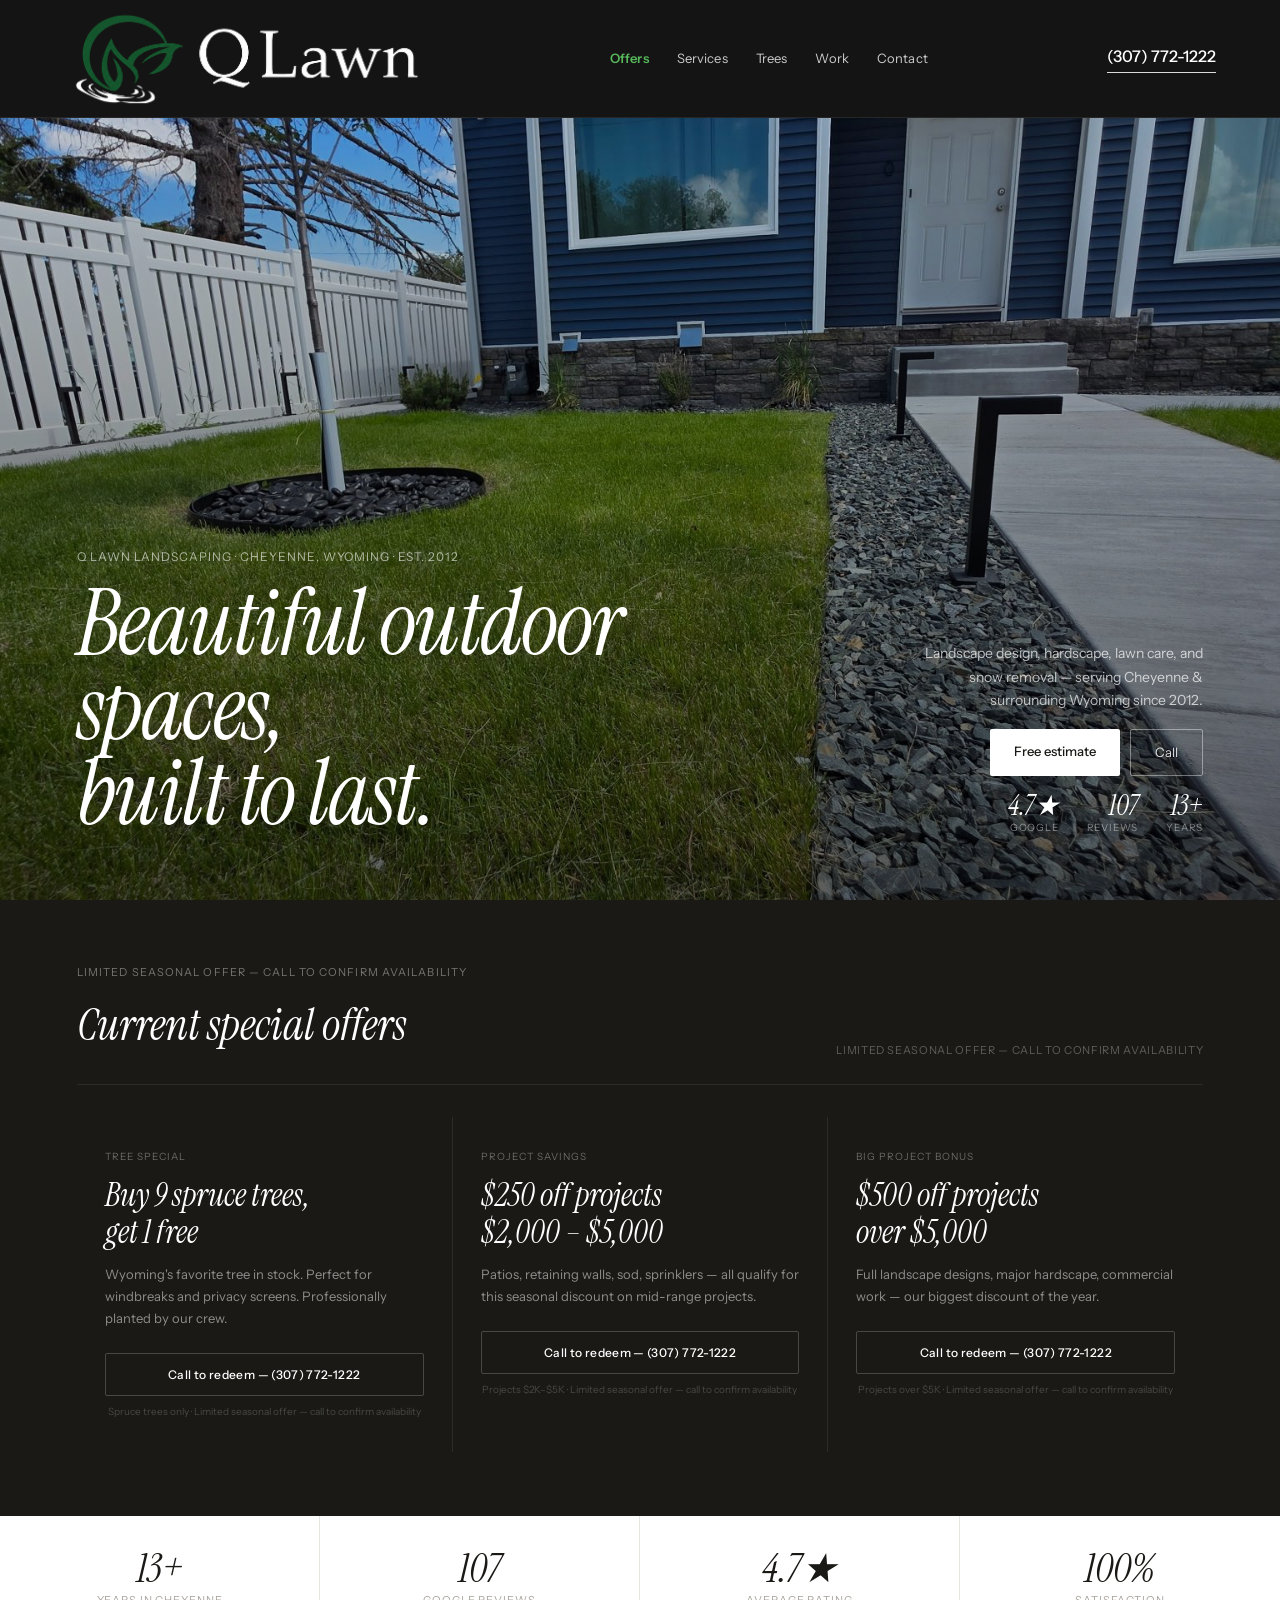
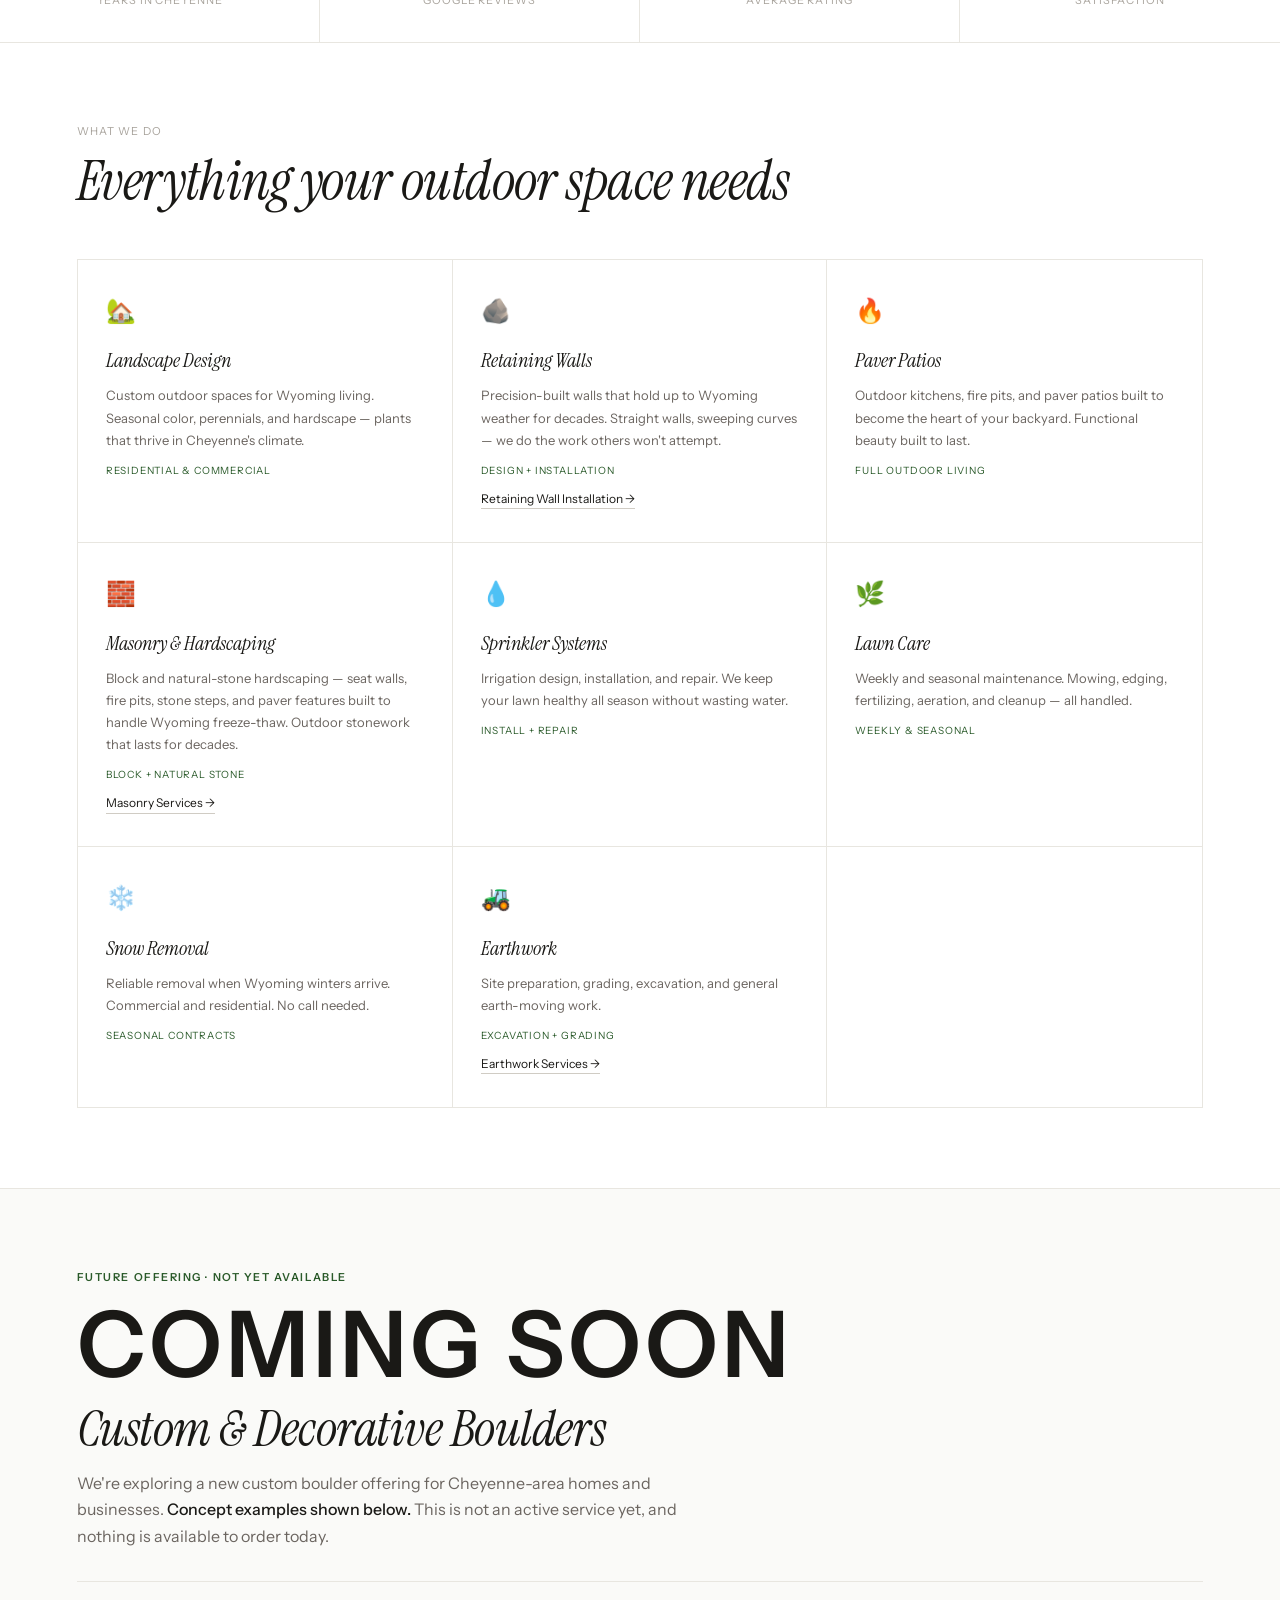
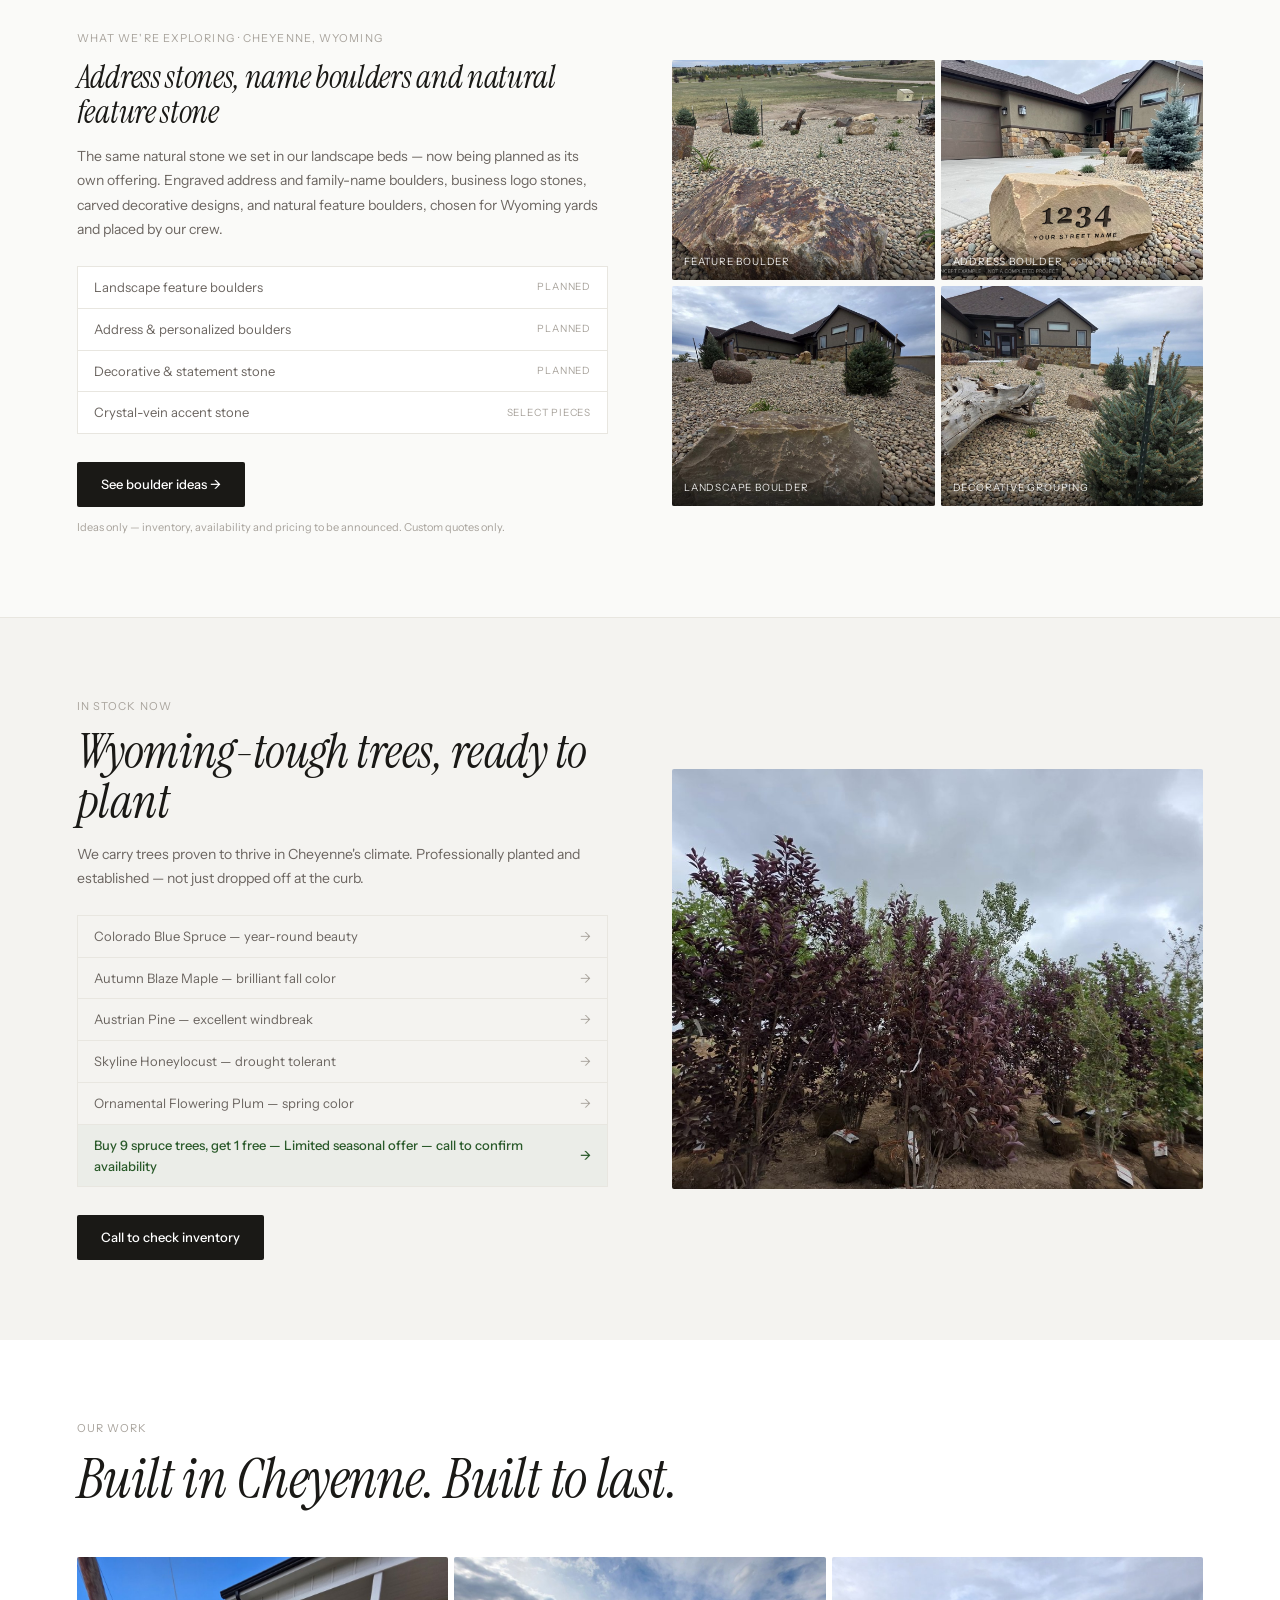
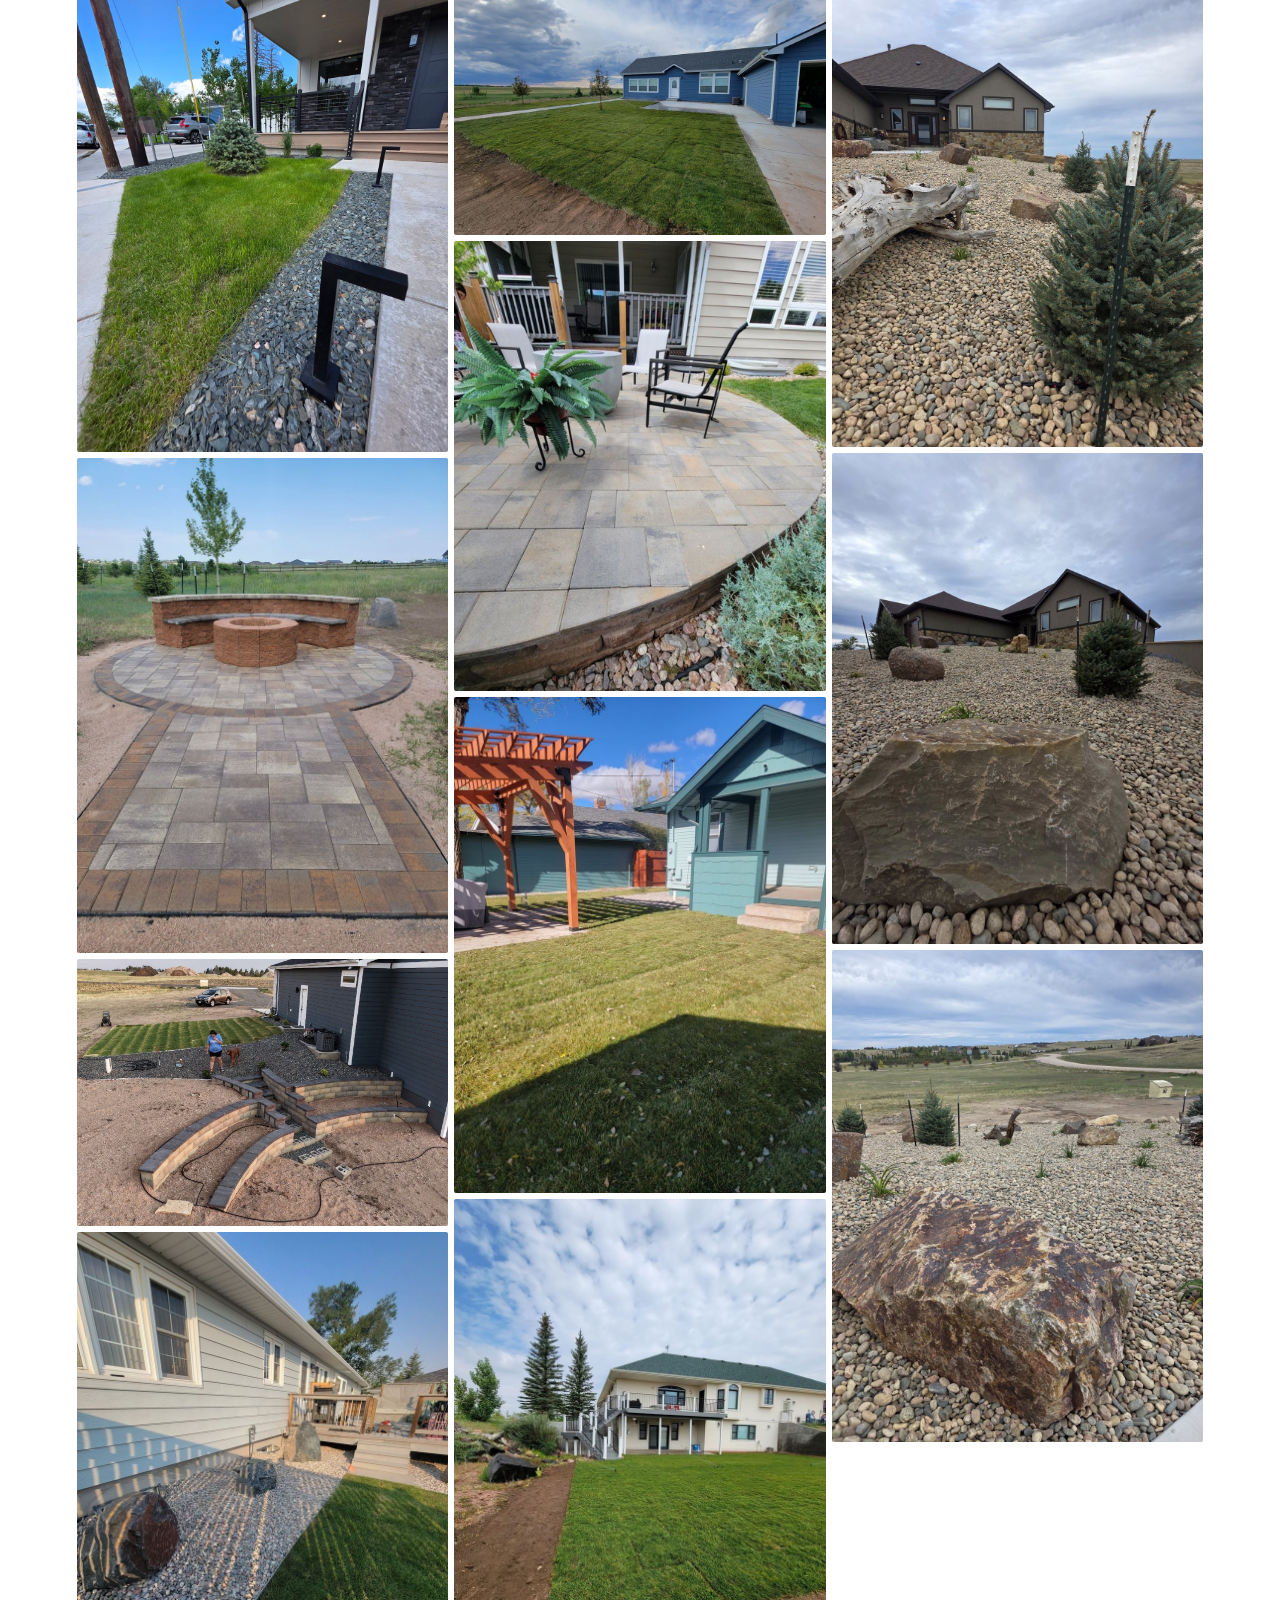
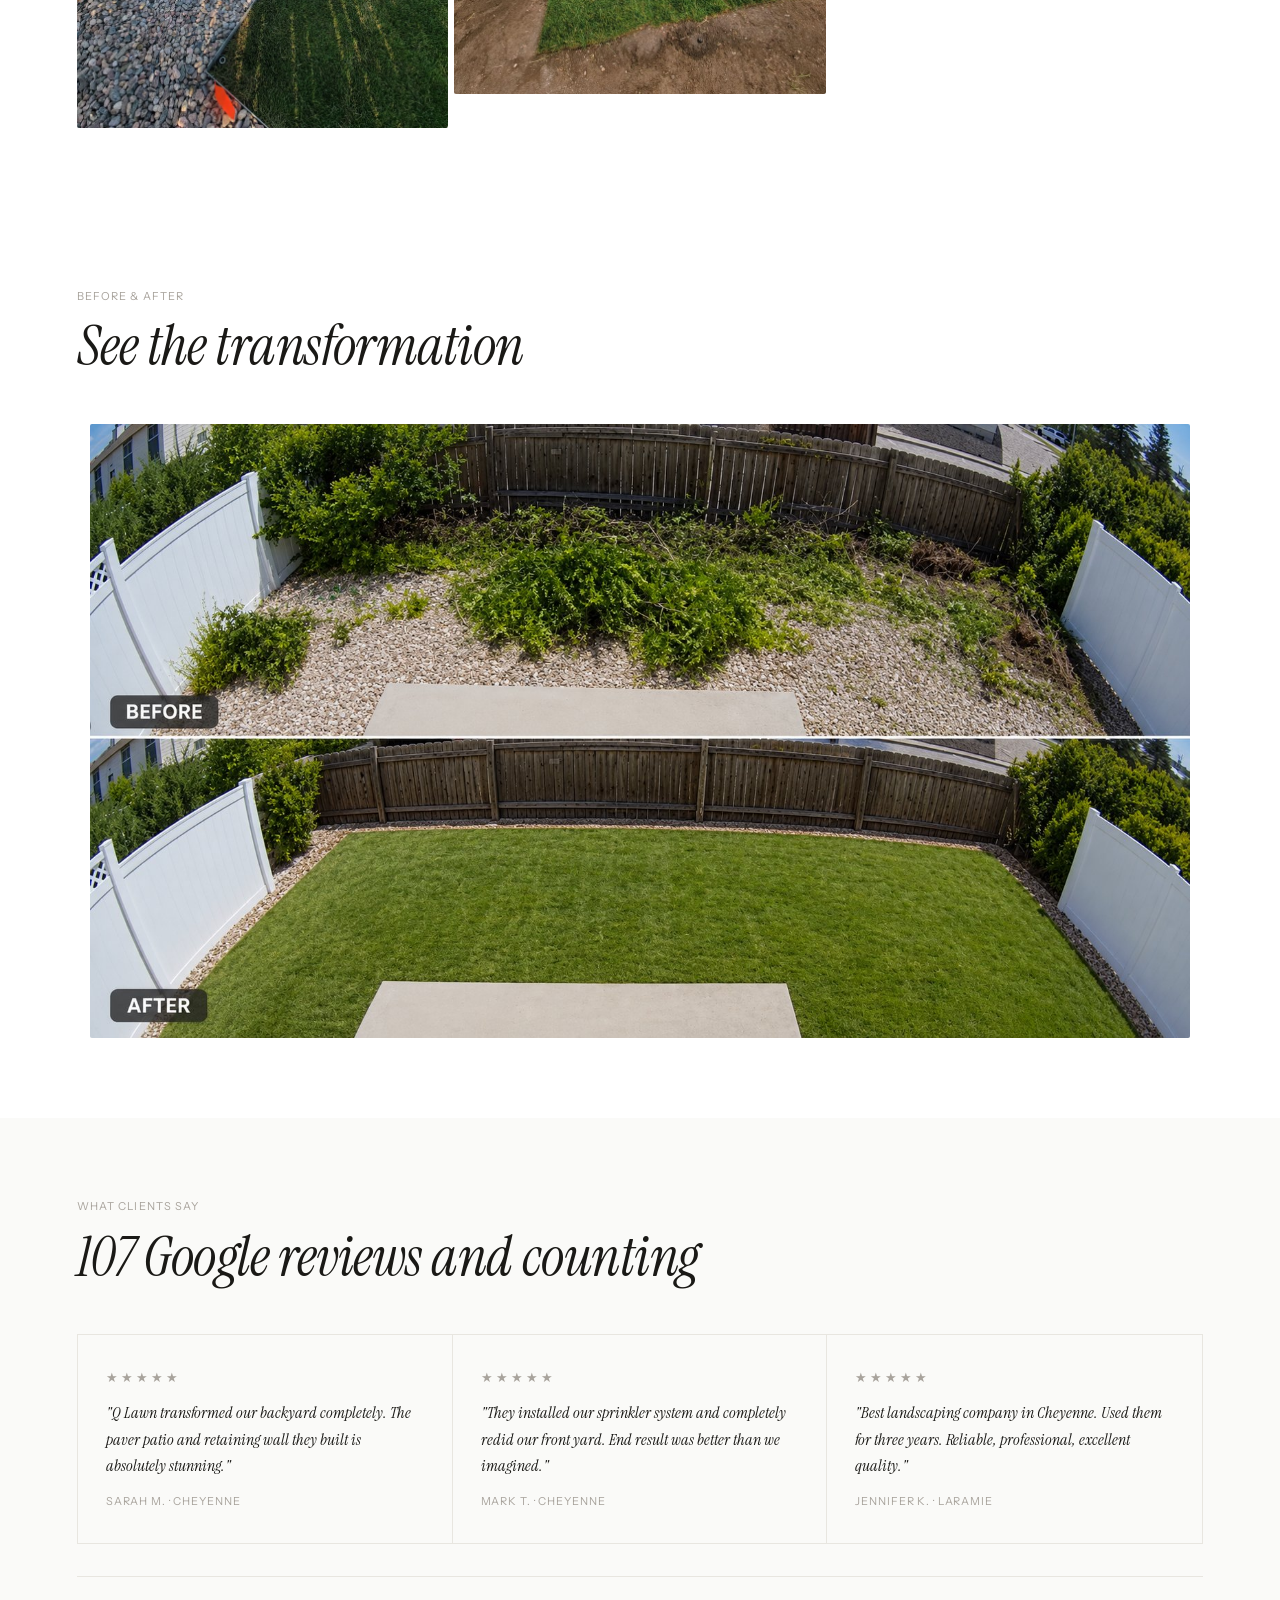
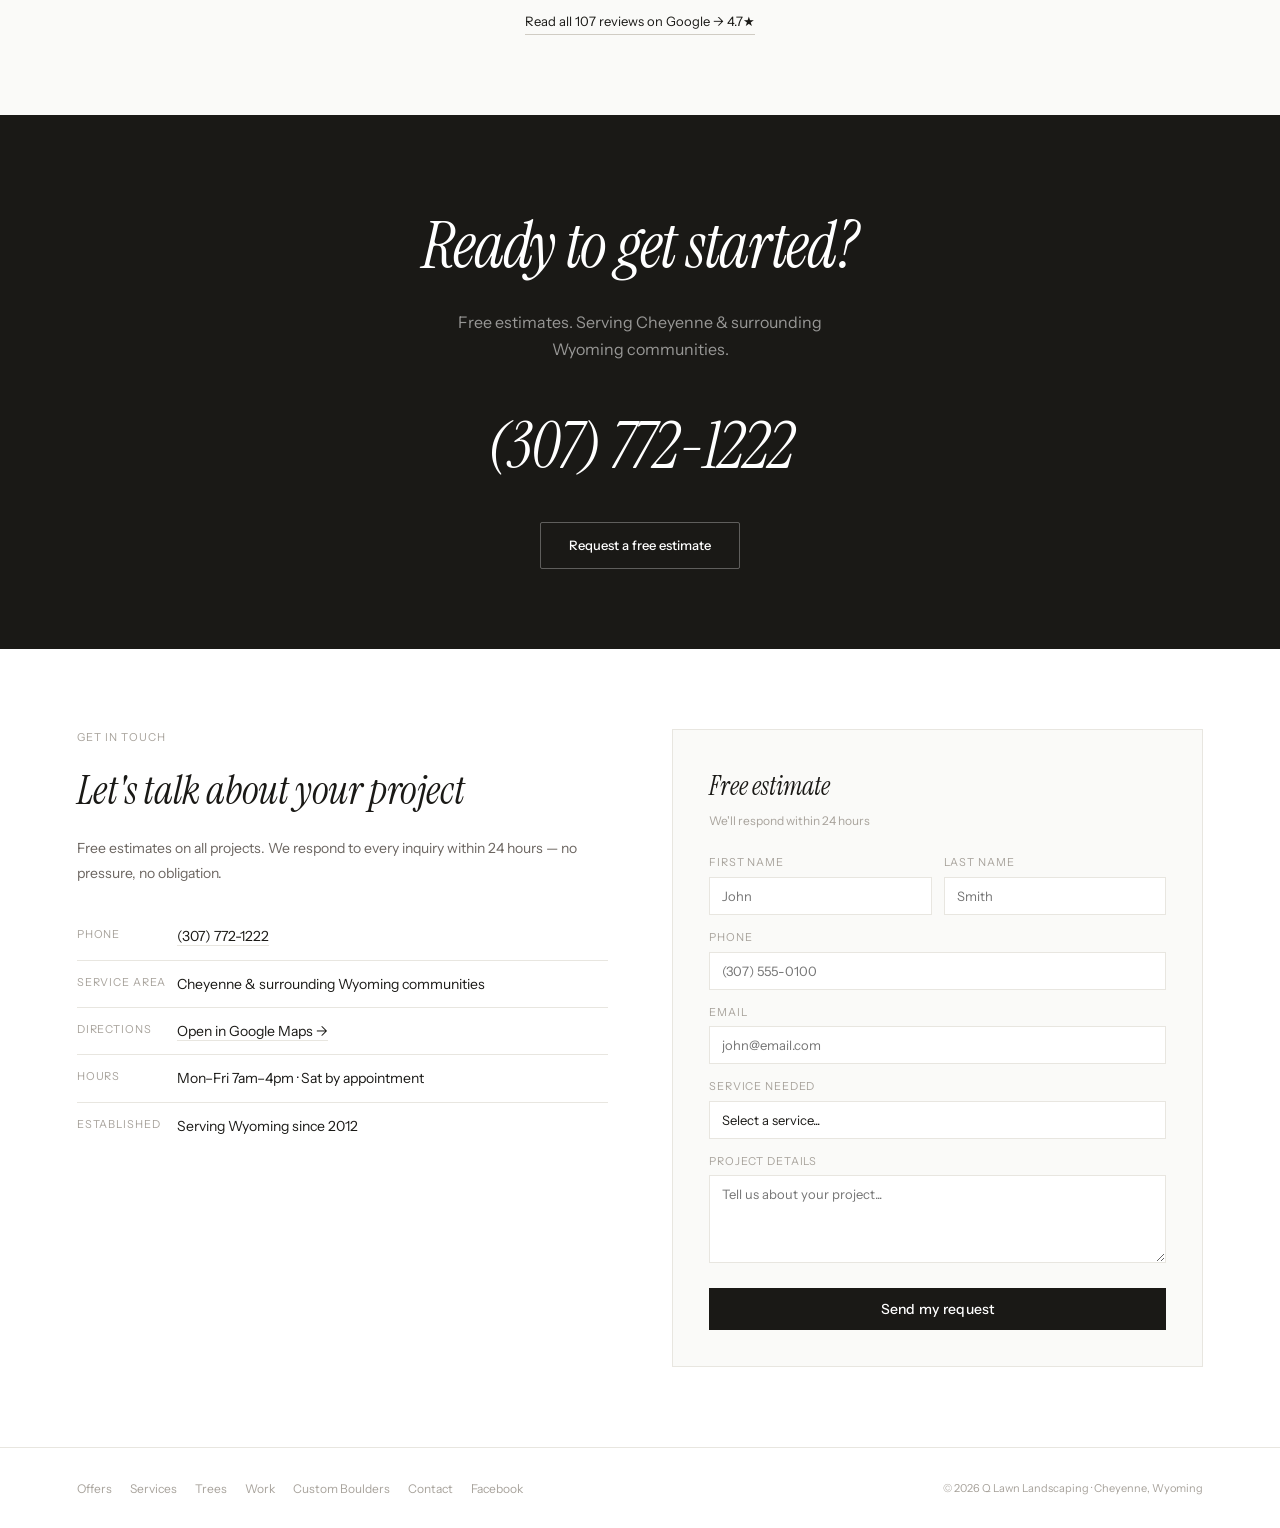
==== commit 7d9f0234: "Update Google review count to 107 Co-Authored-By: Claude Sonnet 5 <noreply@anthropic.com>" ====
--- a/index.html
+++ b/index.html
@@ -68,21 +68,21 @@
       </div>
       <div class="hero-stats">
         <div class="hs"><div class="hs-num">4.7★</div><div class="hs-label">Google</div></div>
-        <div class="hs"><div class="hs-num">106</div><div class="hs-label">Reviews</div></div>
+        <div class="hs"><div class="hs-num">107</div><div class="hs-label">Reviews</div></div>
         <div class="hs"><div class="hs-num">13+</div><div class="hs-label">Years</div></div>
       </div>
     </div>
   </div>
 </section>
 <section id="offers" class="offers"><div class="oh"><div><div class="oh-eyebrow">Limited seasonal offer — call to confirm availability</div><div class="oh-title">Current special offers</div></div><div class="oh-exp">Limited seasonal offer — call to confirm availability</div></div><div class="offers-grid"><div class="oc"><div class="oc-eyebrow">Tree special</div><div class="oc-amount">Buy 9 spruce trees,<br/>get 1 free</div><div class="oc-desc">Wyoming's favorite tree in stock. Perfect for windbreaks and privacy screens. Professionally planted by our crew.</div><a href="tel:3077721222" class="oc-btn">Call to redeem — (307) 772-1222</a><div class="oc-fine">Spruce trees only · Limited seasonal offer — call to confirm availability</div></div><div class="oc"><div class="oc-eyebrow">Project savings</div><div class="oc-amount">$250 off projects<br/>$2,000 – $5,000</div><div class="oc-desc">Patios, retaining walls, sod, sprinklers — all qualify for this seasonal discount on mid-range projects.</div><a href="tel:3077721222" class="oc-btn">Call to redeem — (307) 772-1222</a><div class="oc-fine">Projects $2K–$5K · Limited seasonal offer — call to confirm availability</div></div><div class="oc"><div class="oc-eyebrow">Big project bonus</div><div class="oc-amount">$500 off projects<br/>over $5,000</div><div class="oc-desc">Full landscape designs, major hardscape, commercial work — our biggest discount of the year.</div><a href="tel:3077721222" class="oc-btn">Call to redeem — (307) 772-1222</a><div class="oc-fine">Projects over $5K · Limited seasonal offer — call to confirm availability</div></div></div></section>
-<div class="stats"><div class="stat"><div class="stat-num">13+</div><div class="stat-label">Years in Cheyenne</div></div><div class="stat"><div class="stat-num">106</div><div class="stat-label">Google reviews</div></div><div class="stat"><div class="stat-num">4.7★</div><div class="stat-label">Average rating</div></div><div class="stat"><div class="stat-num">100%</div><div class="stat-label">Satisfaction</div></div></div>
+<div class="stats"><div class="stat"><div class="stat-num">13+</div><div class="stat-label">Years in Cheyenne</div></div><div class="stat"><div class="stat-num">107</div><div class="stat-label">Google reviews</div></div><div class="stat"><div class="stat-num">4.7★</div><div class="stat-label">Average rating</div></div><div class="stat"><div class="stat-num">100%</div><div class="stat-label">Satisfaction</div></div></div>
 <section id="services" class="services"><div class="sec-eyebrow">What we do</div><h2 class="sec-title">Everything your outdoor space needs</h2><div class="svc-grid"><div class="svc"><div class="svc-icon">🏡</div><h3>Landscape Design</h3><p>Custom outdoor spaces for Wyoming living. Seasonal color, perennials, and hardscape — plants that thrive in Cheyenne's climate.</p><span class="svc-tag">Residential & Commercial</span></div><div class="svc"><div class="svc-icon">🪨</div><h3>Retaining Walls</h3><p>Precision-built walls that hold up to Wyoming weather for decades. Straight walls, sweeping curves — we do the work others won't attempt.</p><span class="svc-tag">Design + Installation</span><a href="/retaining-walls" class="svc-link">Retaining Wall Installation →</a></div><div class="svc"><div class="svc-icon">🔥</div><h3>Paver Patios</h3><p>Outdoor kitchens, fire pits, and paver patios built to become the heart of your backyard. Functional beauty built to last.</p><span class="svc-tag">Full Outdoor Living</span></div><div class="svc"><div class="svc-icon">🧱</div><h3>Masonry &amp; Hardscaping</h3><p>Block and natural-stone hardscaping — seat walls, fire pits, stone steps, and paver features built to handle Wyoming freeze-thaw. Outdoor stonework that lasts for decades.</p><span class="svc-tag">Block + Natural Stone</span><a href="/masonry" class="svc-link">Masonry Services →</a></div><div class="svc"><div class="svc-icon">💧</div><h3>Sprinkler Systems</h3><p>Irrigation design, installation, and repair. We keep your lawn healthy all season without wasting water.</p><span class="svc-tag">Install + Repair</span></div><div class="svc"><div class="svc-icon">🌿</div><h3>Lawn Care</h3><p>Weekly and seasonal maintenance. Mowing, edging, fertilizing, aeration, and cleanup — all handled.</p><span class="svc-tag">Weekly & Seasonal</span></div><div class="svc"><div class="svc-icon">❄️</div><h3>Snow Removal</h3><p>Reliable removal when Wyoming winters arrive. Commercial and residential. No call needed.</p><span class="svc-tag">Seasonal Contracts</span></div><div class="svc"><div class="svc-icon">🚜</div><h3>Earthwork</h3><p>Site preparation, grading, excavation, and general earth-moving work.</p><span class="svc-tag">Excavation + Grading</span><a href="/earthwork" class="svc-link">Earthwork Services →</a></div></div></section>
 <!-- BOULDERS — Coming Soon interest test. Links carry ?ref=home so homepage arrivals can be told apart from search/direct. Clicks tracked via js/boulder-tracking.js. -->
 <section id="boulders" class="boulders"><div class="cs-banner"><div class="cs-eyebrow">Future offering · Not yet available</div><div class="cs-big">Coming soon</div><h2 class="cs-title">Custom &amp; Decorative Boulders</h2><p class="cs-sub">We're exploring a new custom boulder offering for Cheyenne-area homes and businesses. <b>Concept examples shown below.</b> This is not an active service yet, and nothing is available to order today.</p></div><div class="bld-inner"><div class="bld-copy"><div class="sec-eyebrow">What we're exploring · Cheyenne, Wyoming</div><h3>Address stones, name boulders and natural feature stone</h3><p>The same natural stone we set in our landscape beds — now being planned as its own offering. Engraved address and family-name boulders, business logo stones, carved decorative designs, and natural feature boulders, chosen for Wyoming yards and placed by our crew.</p><div class="bld-list"><div class="bld-item">Landscape feature boulders<span>Planned</span></div><div class="bld-item">Address &amp; personalized boulders<span>Planned</span></div><div class="bld-item">Decorative &amp; statement stone<span>Planned</span></div><div class="bld-item">Crystal-vein accent stone<span>Select pieces</span></div></div><a href="/custom-boulders?ref=home" class="bld-link" data-track="boulder_section_click" data-track-label="See boulder ideas">See boulder ideas →</a><div class="bld-note">Ideas only — inventory, availability and pricing to be announced. Custom quotes only.</div></div><div class="bld-mosaic"><a href="/custom-boulders?ref=home#concepts" data-track="boulder_section_click" data-track-label="mosaic: feature boulder"><img src="images/gallery-boulder-detail.jpg" alt="Large rust-toned natural stone feature boulder set in a river rock bed, Cheyenne, Wyoming" loading="lazy"/><div class="cap">Feature boulder</div></a><a href="/custom-boulders?ref=home#concepts" data-track="boulder_section_click" data-track-label="mosaic: address boulder concept"><img src="images/boulders/concept-address-sandstone.jpg" alt="Concept example of a residential address boulder with engraved house number, not a completed project" loading="lazy"/><div class="cap">Address boulder<em>Concept example</em></div></a><a href="/custom-boulders?ref=home#concepts" data-track="boulder_section_click" data-track-label="mosaic: landscape boulder"><img src="images/gallery-boulder-rockbed.jpg" alt="Tan sandstone landscape boulder in a river rock bed in front of a Cheyenne home" loading="lazy"/><div class="cap">Landscape boulder</div></a><a href="/custom-boulders?ref=home#concepts" data-track="boulder_section_click" data-track-label="mosaic: decorative grouping"><img src="images/gallery-rock-boulders.jpg" alt="Decorative boulder grouping with spruce trees and river rock, Cheyenne, Wyoming" loading="lazy"/><div class="cap">Decorative grouping</div></a></div></div></section>
 <section id="trees" class="trees"><div class="trees-inner"><div class="trees-copy"><div class="sec-eyebrow">In stock now</div><h2>Wyoming-tough trees, ready to plant</h2><p>We carry trees proven to thrive in Cheyenne's climate. Professionally planted and established — not just dropped off at the curb.</p><div class="tree-list"><div class="tree-item">Colorado Blue Spruce — year-round beauty</div><div class="tree-item">Autumn Blaze Maple — brilliant fall color</div><div class="tree-item">Austrian Pine — excellent windbreak</div><div class="tree-item">Skyline Honeylocust — drought tolerant</div><div class="tree-item">Ornamental Flowering Plum — spring color</div><div class="tree-item tree-special">Buy 9 spruce trees, get 1 free — Limited seasonal offer — call to confirm availability</div></div><a href="tel:3077721222" class="btn-white" style="background:var(--ink);color:var(--white);display:inline-block">Call to check inventory</a></div><div class="trees-photo"><img src="images/tree-nursery.jpg" alt="Wyoming-tough nursery trees ready to plant, Q Lawn Cheyenne"/></div></div></section>
 <section id="portfolio" class="gallery"><div class="sec-eyebrow">Our work</div><h2 class="sec-title">Built in Cheyenne. Built to last.</h2><div class="gallery-grid"><div class="gi tall"><img src="images/gallery-curb.jpg" alt="Modern home with fresh sod, spruce and decorative rock, Cheyenne Wyoming"/></div><div class="gi"><img src="images/gallery-firepit.jpg" alt="Paver patio with stone masonry fire pit and curved seat wall, Cheyenne Wyoming"/></div><div class="gi"><img src="images/gallery-retaining.jpg" alt="Tiered block masonry retaining wall with steps, Cheyenne Wyoming"/></div><div class="gi"><img src="images/gallery-rock.jpg" alt="Decorative rock landscaping with boulders, Cheyenne Wyoming"/></div><div class="gi"><img src="images/gallery-sod.jpg" alt="Fresh sod lawn and landscaping, Cheyenne Wyoming"/></div><div class="gi"><img src="images/gallery-patio.jpg" alt="Custom paver patio with seating area, Cheyenne Wyoming"/></div><div class="gi"><img src="images/gallery-pergola.jpg" alt="Backyard pergola over paver patio with new sod, Cheyenne Wyoming"/></div><div class="gi"><img src="images/gallery-sod-trees.jpg" alt="New sod lawn with spruce trees and boulder accent, Cheyenne Wyoming"/></div><div class="gi"><img src="images/gallery-rock-boulders.jpg" alt="Decorative river rock landscaping with boulder accents and young spruce trees, Cheyenne, Wyoming"/></div><div class="gi"><img src="images/gallery-boulder-rockbed.jpg" alt="Boulder and river rock landscaping bed with spruce trees, Cheyenne, Wyoming"/></div><div class="gi"><img src="images/gallery-boulder-detail.jpg" alt="Large natural stone boulder placed in a river rock landscape bed, Cheyenne, Wyoming"/></div></div></section>
 <section id="before-after" class="gallery"><div class="sec-eyebrow">Before &amp; after</div><h2 class="sec-title">See the transformation</h2><img src="images/before-after.jpg" alt="Before and after backyard sod transformation in Cheyenne, Wyoming by Q Lawn Landscaping" style="width:100%;max-width:1100px;margin:0 auto;height:auto;border-radius:2px;display:block"/></section>
-<section id="reviews" class="reviews"><div class="sec-eyebrow">What clients say</div><h2 class="sec-title">106 Google reviews and counting</h2><div class="rev-grid"><div class="rev"><div class="rev-stars">★★★★★</div><p class="rev-text">"Q Lawn transformed our backyard completely. The paver patio and retaining wall they built is absolutely stunning."</p><div class="rev-author">Sarah M. · Cheyenne</div></div><div class="rev"><div class="rev-stars">★★★★★</div><p class="rev-text">"They installed our sprinkler system and completely redid our front yard. End result was better than we imagined."</p><div class="rev-author">Mark T. · Cheyenne</div></div><div class="rev"><div class="rev-stars">★★★★★</div><p class="rev-text">"Best landscaping company in Cheyenne. Used them for three years. Reliable, professional, excellent quality."</p><div class="rev-author">Jennifer K. · Laramie</div></div></div><div class="rev-footer"><a href="https://www.google.com/search?q=Q+Lawn+Landscaping+Cheyenne" target="_blank" class="g-link">Read all 106 reviews on Google → 4.7★</a></div></section>
+<section id="reviews" class="reviews"><div class="sec-eyebrow">What clients say</div><h2 class="sec-title">107 Google reviews and counting</h2><div class="rev-grid"><div class="rev"><div class="rev-stars">★★★★★</div><p class="rev-text">"Q Lawn transformed our backyard completely. The paver patio and retaining wall they built is absolutely stunning."</p><div class="rev-author">Sarah M. · Cheyenne</div></div><div class="rev"><div class="rev-stars">★★★★★</div><p class="rev-text">"They installed our sprinkler system and completely redid our front yard. End result was better than we imagined."</p><div class="rev-author">Mark T. · Cheyenne</div></div><div class="rev"><div class="rev-stars">★★★★★</div><p class="rev-text">"Best landscaping company in Cheyenne. Used them for three years. Reliable, professional, excellent quality."</p><div class="rev-author">Jennifer K. · Laramie</div></div></div><div class="rev-footer"><a href="https://www.google.com/search?q=Q+Lawn+Landscaping+Cheyenne" target="_blank" class="g-link">Read all 107 reviews on Google → 4.7★</a></div></section>
 <section class="cta"><h2>Ready to get started?</h2><p>Free estimates. Serving Cheyenne & surrounding Wyoming communities.</p><a href="tel:3077721222" class="cta-phone">(307) 772-1222</a><a href="#contact" class="btn-white-outline">Request a free estimate</a></section>
 <section id="contact" class="contact"><div class="contact-grid"><div class="ci"><div class="sec-eyebrow">Get in touch</div><h2>Let's talk about your project</h2><p>Free estimates on all projects. We respond to every inquiry within 24 hours — no pressure, no obligation.</p><div class="cd"><div class="cd-l">Phone</div><div class="cd-v"><a href="tel:3077721222">(307) 772-1222</a></div></div>
 <div class="cd"><div class="cd-l">Service area</div><div class="cd-v">Cheyenne & surrounding Wyoming communities</div></div><div class="cd"><div class="cd-l">Directions</div><div class="cd-v"><a href="https://www.google.com/maps/search/?api=1&amp;query=Q+Lawn+Landscaping+Cheyenne+WY" target="_blank" rel="noopener">Open in Google Maps →</a></div></div><div class="cd"><div class="cd-l">Hours</div><div class="cd-v">Mon–Fri 7am–4pm · Sat by appointment</div></div><div class="cd"><div class="cd-l">Established</div><div class="cd-v">Serving Wyoming since 2012</div></div></div><form class="cf" name="free-estimate" method="POST" data-netlify="true" netlify-honeypot="bot-field" action="/thank-you.html"><input type="hidden" name="form-name" value="free-estimate"/><p hidden><label>Don't fill this out if you're human: <input name="bot-field"/></label></p><div class="cf-title">Free estimate</div><div class="cf-sub">We'll respond within 24 hours</div><div class="fg-row"><div class="fg"><label for="cf-first">First name</label><input id="cf-first" name="first-name" type="text" placeholder="John" required/></div><div class="fg"><label for="cf-last">Last name</label><input id="cf-last" name="last-name" type="text" placeholder="Smith"/></div></div><div class="fg"><label for="cf-phone">Phone</label><input id="cf-phone" name="phone" type="tel" placeholder="(307) 555-0100" required/></div><div class="fg"><label for="cf-email">Email</label><input id="cf-email" name="email" type="email" placeholder="john@email.com"/></div><div class="fg"><label for="cf-service">Service needed</label><select id="cf-service" name="service" required><option value="">Select a service...</option><option>Landscape Design</option><option>Retaining Wall</option><option>Paver Patio</option><option>Sprinkler System</option><option>Lawn Care</option><option>Sod Installation</option><option>Tree Installation</option><option>Snow Removal</option><option>Earthwork</option><option>Other</option></select></div><div class="fg"><label for="cf-details">Project details</label><textarea id="cf-details" name="details" placeholder="Tell us about your project..." required></textarea></div><button type="submit" class="cf-submit">Send my request</button></form></div></section>
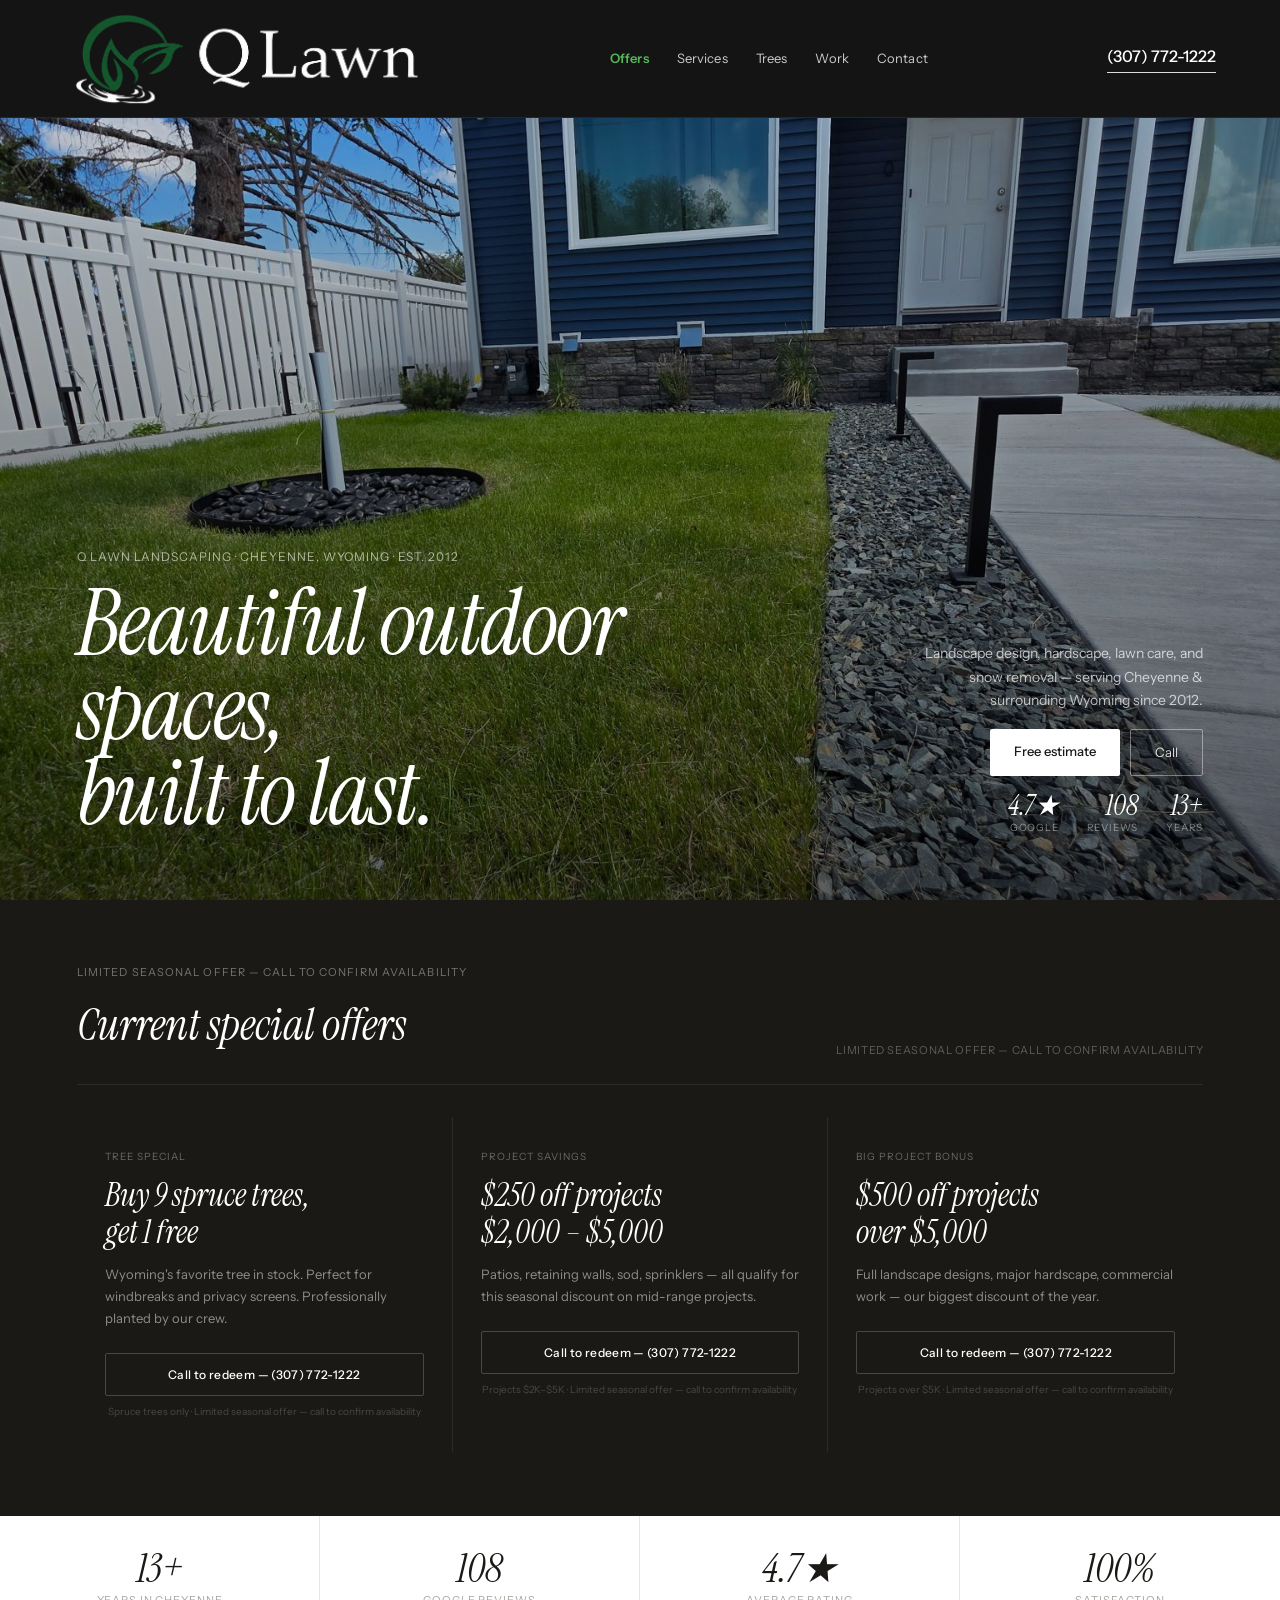
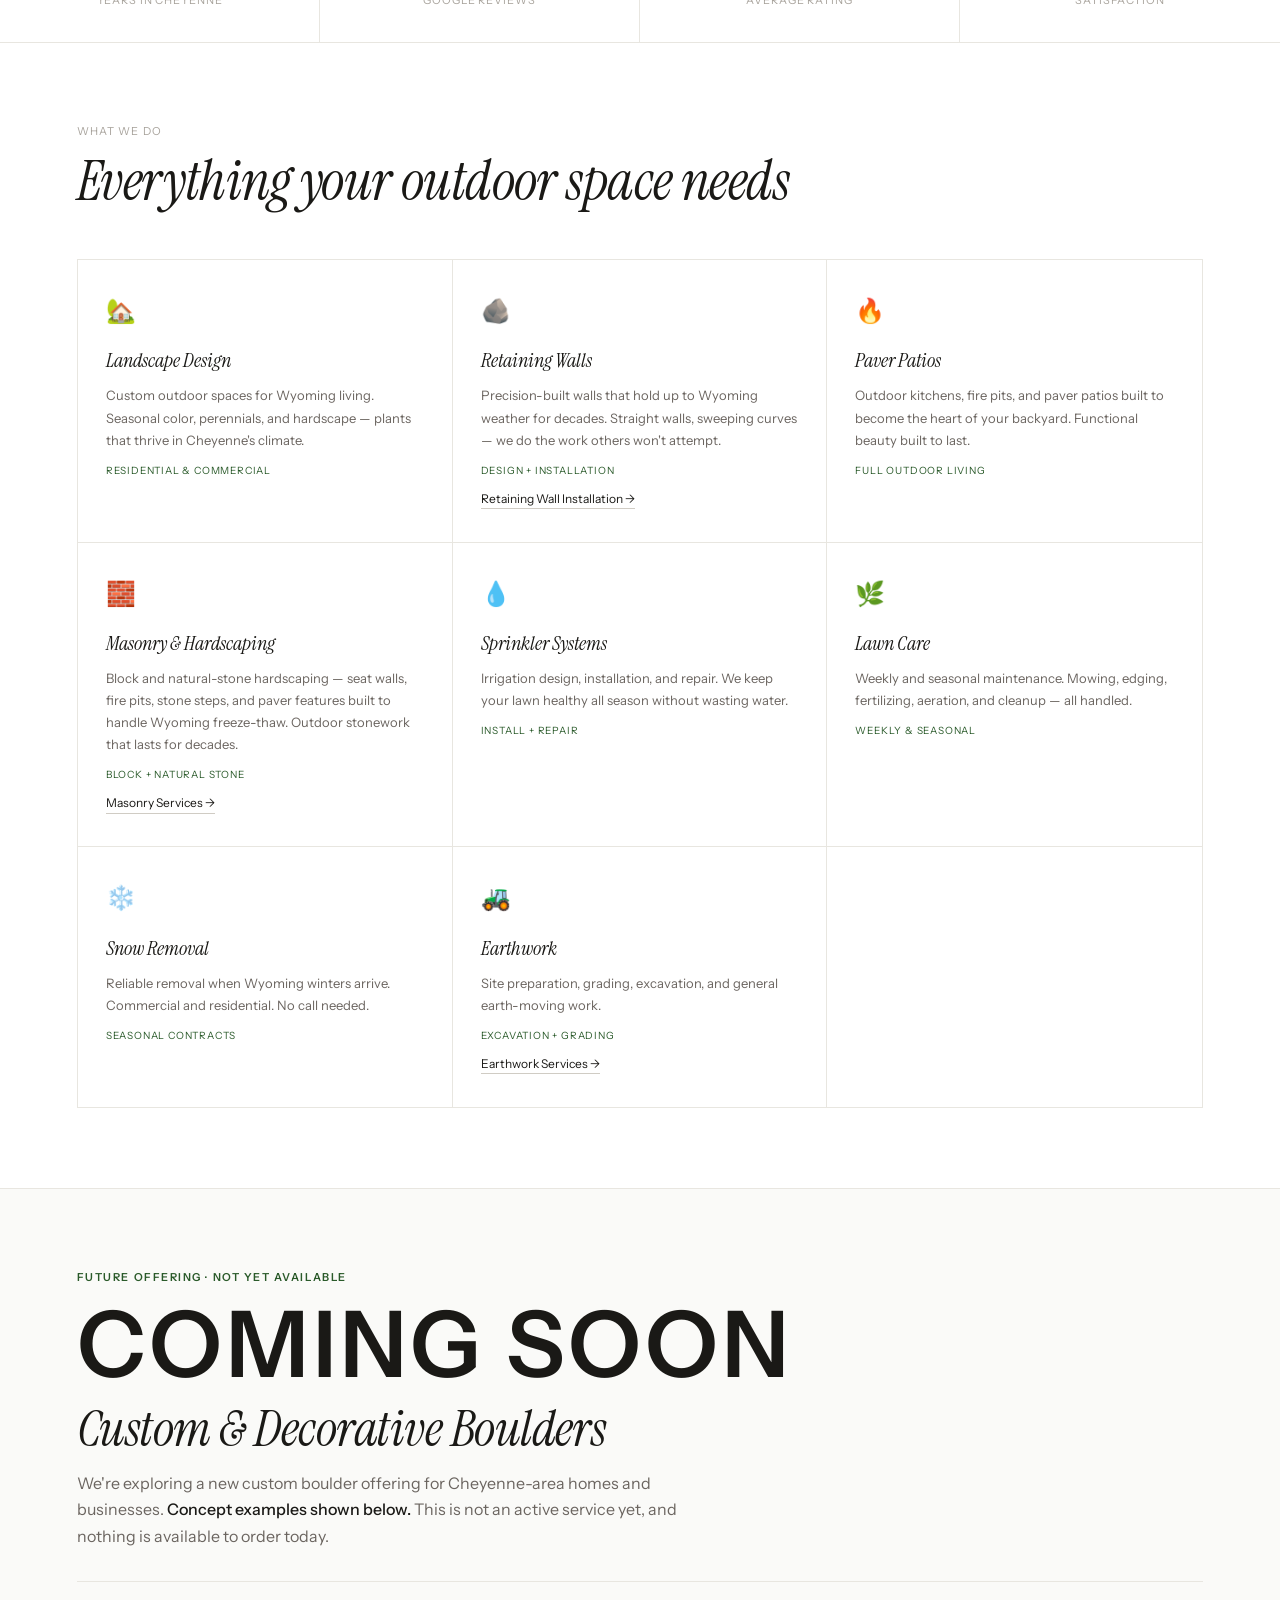
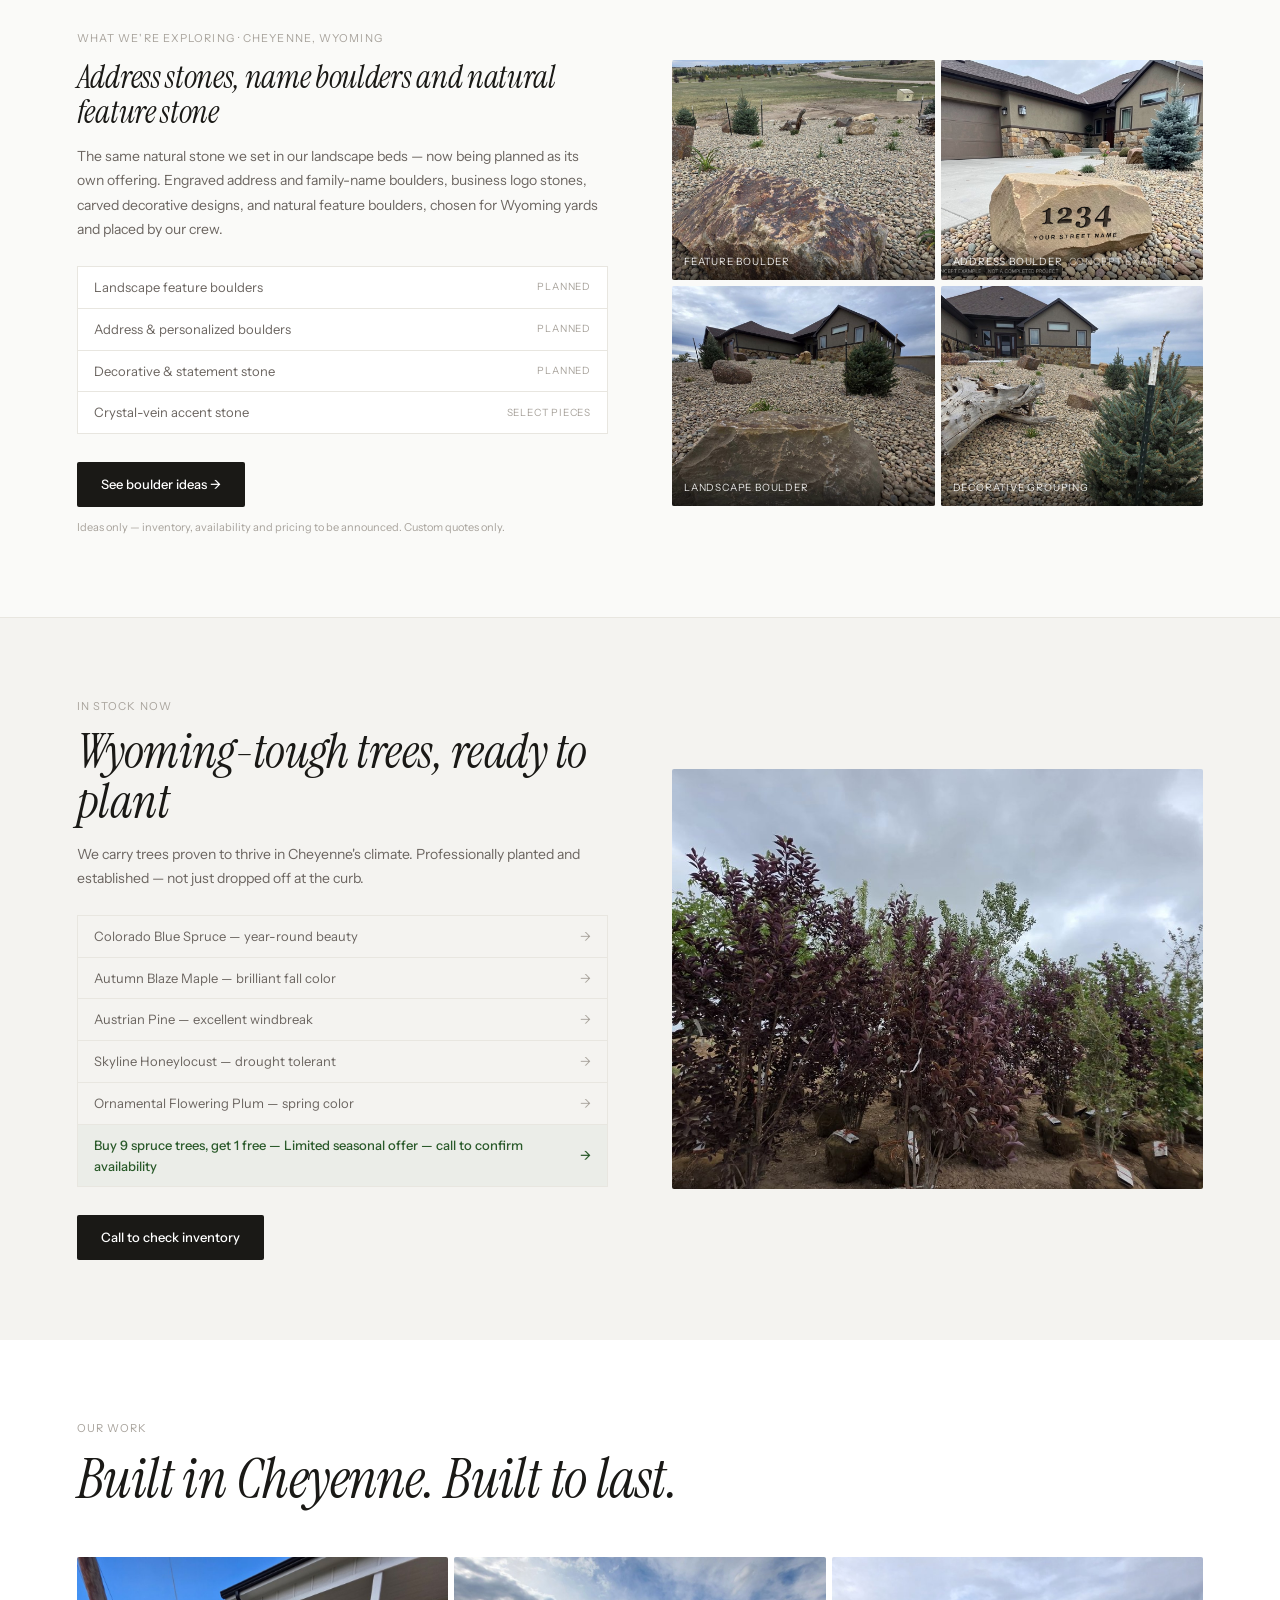
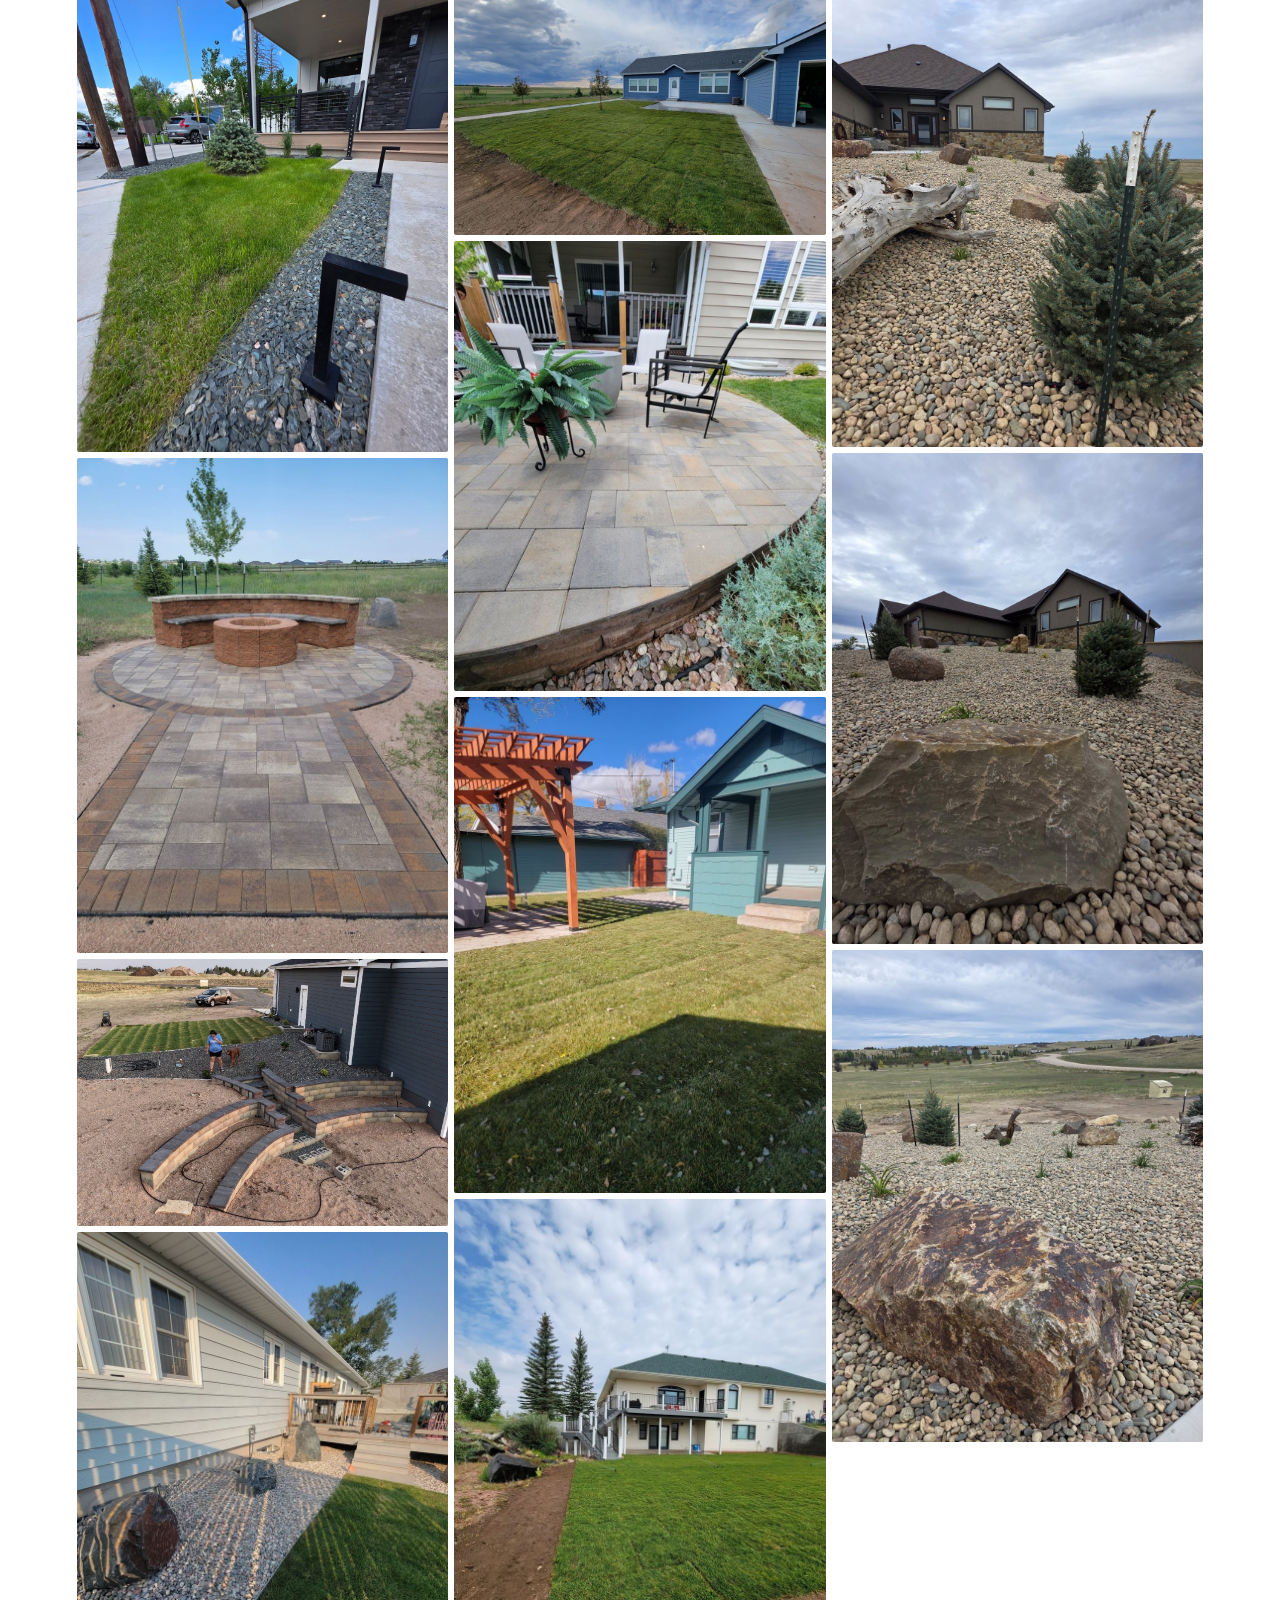
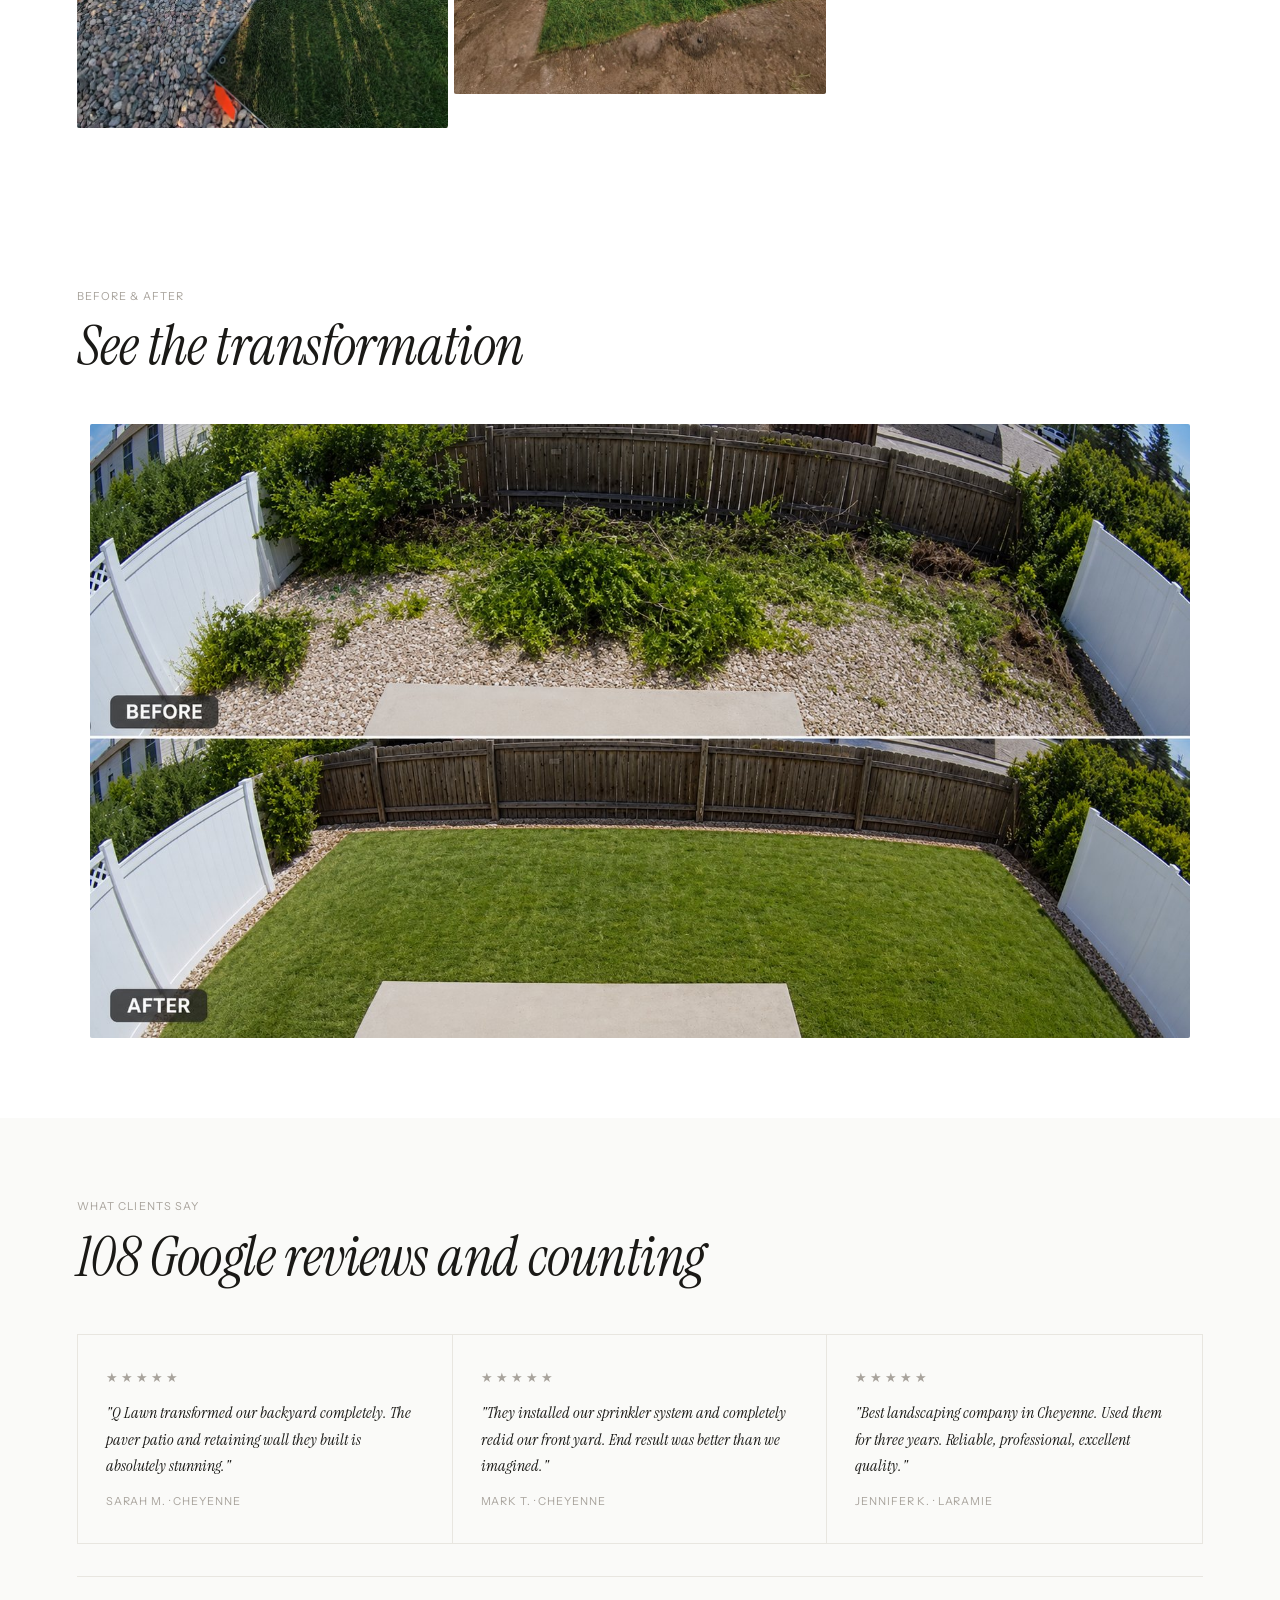
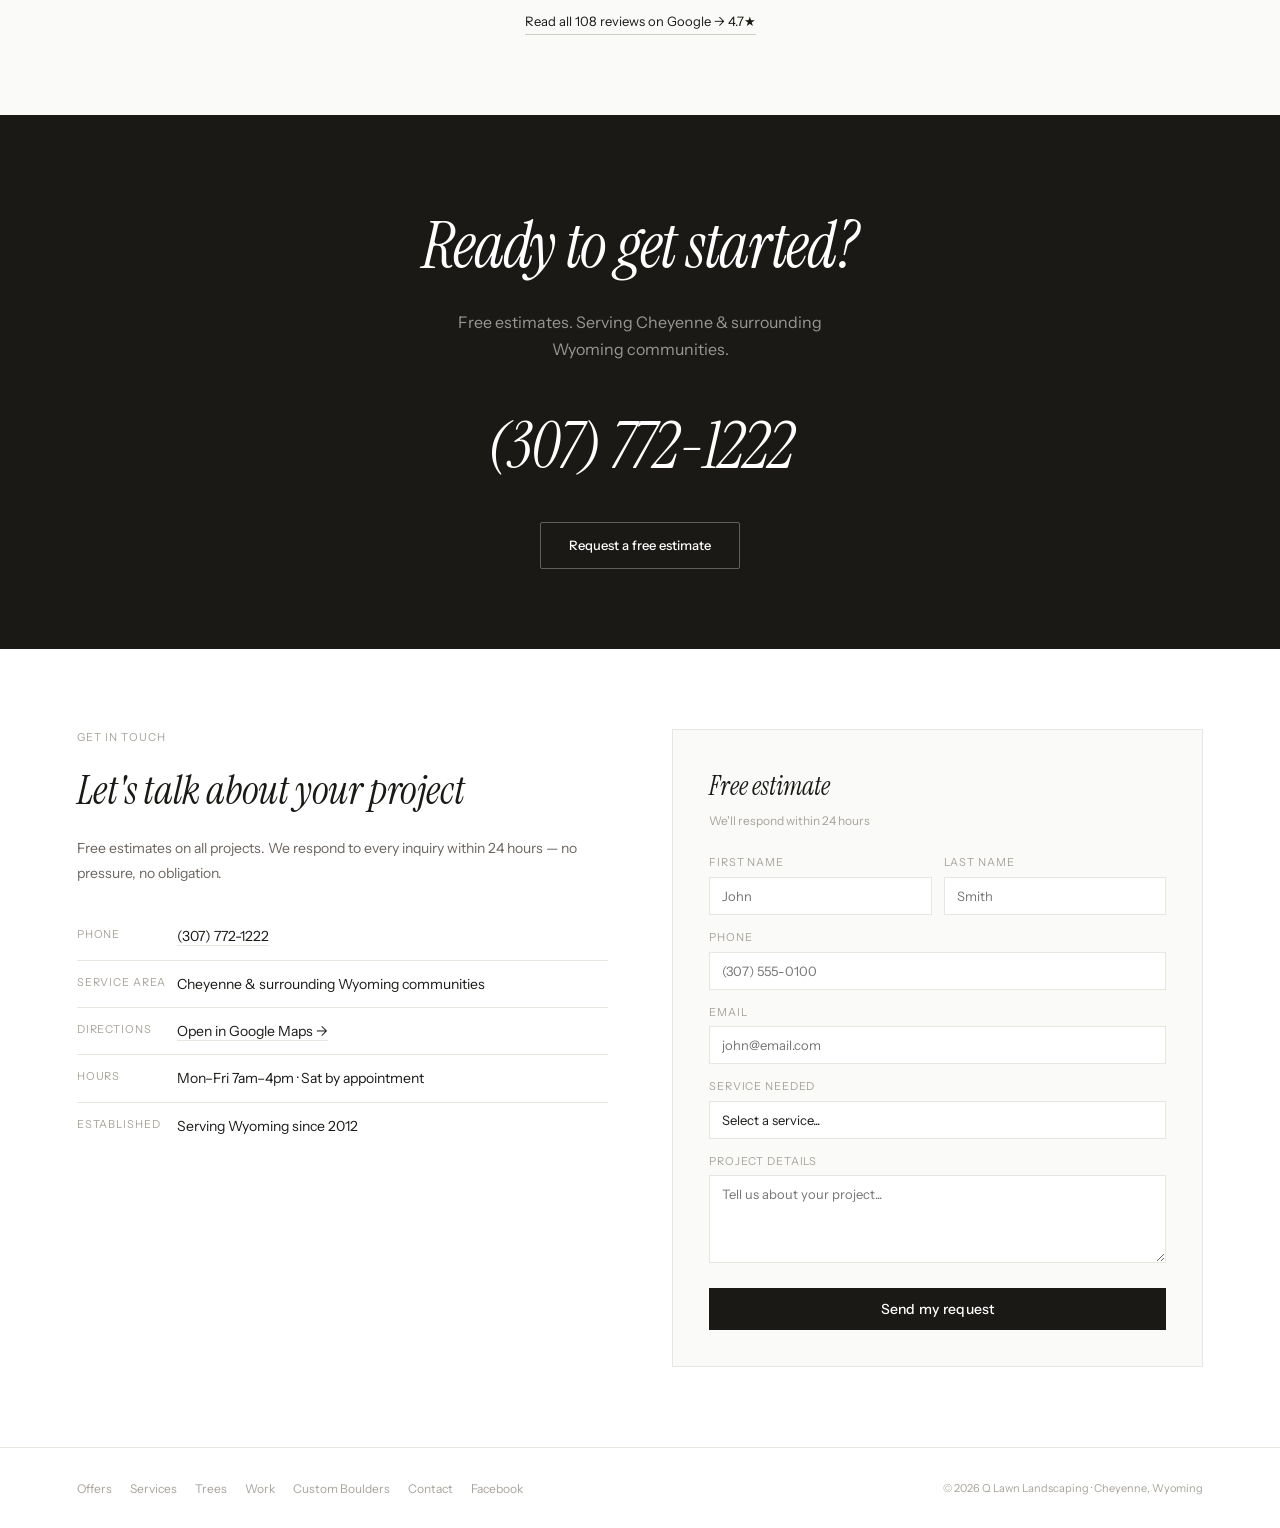
==== commit 515be106: "Update Google review count to 108 Co-Authored-By: Claude Sonnet 5.5 <noreply@anthropic.com>" ====
--- a/index.html
+++ b/index.html
@@ -68,21 +68,21 @@
       </div>
       <div class="hero-stats">
         <div class="hs"><div class="hs-num">4.7★</div><div class="hs-label">Google</div></div>
-        <div class="hs"><div class="hs-num">107</div><div class="hs-label">Reviews</div></div>
+        <div class="hs"><div class="hs-num">108</div><div class="hs-label">Reviews</div></div>
         <div class="hs"><div class="hs-num">13+</div><div class="hs-label">Years</div></div>
       </div>
     </div>
   </div>
 </section>
 <section id="offers" class="offers"><div class="oh"><div><div class="oh-eyebrow">Limited seasonal offer — call to confirm availability</div><div class="oh-title">Current special offers</div></div><div class="oh-exp">Limited seasonal offer — call to confirm availability</div></div><div class="offers-grid"><div class="oc"><div class="oc-eyebrow">Tree special</div><div class="oc-amount">Buy 9 spruce trees,<br/>get 1 free</div><div class="oc-desc">Wyoming's favorite tree in stock. Perfect for windbreaks and privacy screens. Professionally planted by our crew.</div><a href="tel:3077721222" class="oc-btn">Call to redeem — (307) 772-1222</a><div class="oc-fine">Spruce trees only · Limited seasonal offer — call to confirm availability</div></div><div class="oc"><div class="oc-eyebrow">Project savings</div><div class="oc-amount">$250 off projects<br/>$2,000 – $5,000</div><div class="oc-desc">Patios, retaining walls, sod, sprinklers — all qualify for this seasonal discount on mid-range projects.</div><a href="tel:3077721222" class="oc-btn">Call to redeem — (307) 772-1222</a><div class="oc-fine">Projects $2K–$5K · Limited seasonal offer — call to confirm availability</div></div><div class="oc"><div class="oc-eyebrow">Big project bonus</div><div class="oc-amount">$500 off projects<br/>over $5,000</div><div class="oc-desc">Full landscape designs, major hardscape, commercial work — our biggest discount of the year.</div><a href="tel:3077721222" class="oc-btn">Call to redeem — (307) 772-1222</a><div class="oc-fine">Projects over $5K · Limited seasonal offer — call to confirm availability</div></div></div></section>
-<div class="stats"><div class="stat"><div class="stat-num">13+</div><div class="stat-label">Years in Cheyenne</div></div><div class="stat"><div class="stat-num">107</div><div class="stat-label">Google reviews</div></div><div class="stat"><div class="stat-num">4.7★</div><div class="stat-label">Average rating</div></div><div class="stat"><div class="stat-num">100%</div><div class="stat-label">Satisfaction</div></div></div>
+<div class="stats"><div class="stat"><div class="stat-num">13+</div><div class="stat-label">Years in Cheyenne</div></div><div class="stat"><div class="stat-num">108</div><div class="stat-label">Google reviews</div></div><div class="stat"><div class="stat-num">4.7★</div><div class="stat-label">Average rating</div></div><div class="stat"><div class="stat-num">100%</div><div class="stat-label">Satisfaction</div></div></div>
 <section id="services" class="services"><div class="sec-eyebrow">What we do</div><h2 class="sec-title">Everything your outdoor space needs</h2><div class="svc-grid"><div class="svc"><div class="svc-icon">🏡</div><h3>Landscape Design</h3><p>Custom outdoor spaces for Wyoming living. Seasonal color, perennials, and hardscape — plants that thrive in Cheyenne's climate.</p><span class="svc-tag">Residential & Commercial</span></div><div class="svc"><div class="svc-icon">🪨</div><h3>Retaining Walls</h3><p>Precision-built walls that hold up to Wyoming weather for decades. Straight walls, sweeping curves — we do the work others won't attempt.</p><span class="svc-tag">Design + Installation</span><a href="/retaining-walls" class="svc-link">Retaining Wall Installation →</a></div><div class="svc"><div class="svc-icon">🔥</div><h3>Paver Patios</h3><p>Outdoor kitchens, fire pits, and paver patios built to become the heart of your backyard. Functional beauty built to last.</p><span class="svc-tag">Full Outdoor Living</span></div><div class="svc"><div class="svc-icon">🧱</div><h3>Masonry &amp; Hardscaping</h3><p>Block and natural-stone hardscaping — seat walls, fire pits, stone steps, and paver features built to handle Wyoming freeze-thaw. Outdoor stonework that lasts for decades.</p><span class="svc-tag">Block + Natural Stone</span><a href="/masonry" class="svc-link">Masonry Services →</a></div><div class="svc"><div class="svc-icon">💧</div><h3>Sprinkler Systems</h3><p>Irrigation design, installation, and repair. We keep your lawn healthy all season without wasting water.</p><span class="svc-tag">Install + Repair</span></div><div class="svc"><div class="svc-icon">🌿</div><h3>Lawn Care</h3><p>Weekly and seasonal maintenance. Mowing, edging, fertilizing, aeration, and cleanup — all handled.</p><span class="svc-tag">Weekly & Seasonal</span></div><div class="svc"><div class="svc-icon">❄️</div><h3>Snow Removal</h3><p>Reliable removal when Wyoming winters arrive. Commercial and residential. No call needed.</p><span class="svc-tag">Seasonal Contracts</span></div><div class="svc"><div class="svc-icon">🚜</div><h3>Earthwork</h3><p>Site preparation, grading, excavation, and general earth-moving work.</p><span class="svc-tag">Excavation + Grading</span><a href="/earthwork" class="svc-link">Earthwork Services →</a></div></div></section>
 <!-- BOULDERS — Coming Soon interest test. Links carry ?ref=home so homepage arrivals can be told apart from search/direct. Clicks tracked via js/boulder-tracking.js. -->
 <section id="boulders" class="boulders"><div class="cs-banner"><div class="cs-eyebrow">Future offering · Not yet available</div><div class="cs-big">Coming soon</div><h2 class="cs-title">Custom &amp; Decorative Boulders</h2><p class="cs-sub">We're exploring a new custom boulder offering for Cheyenne-area homes and businesses. <b>Concept examples shown below.</b> This is not an active service yet, and nothing is available to order today.</p></div><div class="bld-inner"><div class="bld-copy"><div class="sec-eyebrow">What we're exploring · Cheyenne, Wyoming</div><h3>Address stones, name boulders and natural feature stone</h3><p>The same natural stone we set in our landscape beds — now being planned as its own offering. Engraved address and family-name boulders, business logo stones, carved decorative designs, and natural feature boulders, chosen for Wyoming yards and placed by our crew.</p><div class="bld-list"><div class="bld-item">Landscape feature boulders<span>Planned</span></div><div class="bld-item">Address &amp; personalized boulders<span>Planned</span></div><div class="bld-item">Decorative &amp; statement stone<span>Planned</span></div><div class="bld-item">Crystal-vein accent stone<span>Select pieces</span></div></div><a href="/custom-boulders?ref=home" class="bld-link" data-track="boulder_section_click" data-track-label="See boulder ideas">See boulder ideas →</a><div class="bld-note">Ideas only — inventory, availability and pricing to be announced. Custom quotes only.</div></div><div class="bld-mosaic"><a href="/custom-boulders?ref=home#concepts" data-track="boulder_section_click" data-track-label="mosaic: feature boulder"><img src="images/gallery-boulder-detail.jpg" alt="Large rust-toned natural stone feature boulder set in a river rock bed, Cheyenne, Wyoming" loading="lazy"/><div class="cap">Feature boulder</div></a><a href="/custom-boulders?ref=home#concepts" data-track="boulder_section_click" data-track-label="mosaic: address boulder concept"><img src="images/boulders/concept-address-sandstone.jpg" alt="Concept example of a residential address boulder with engraved house number, not a completed project" loading="lazy"/><div class="cap">Address boulder<em>Concept example</em></div></a><a href="/custom-boulders?ref=home#concepts" data-track="boulder_section_click" data-track-label="mosaic: landscape boulder"><img src="images/gallery-boulder-rockbed.jpg" alt="Tan sandstone landscape boulder in a river rock bed in front of a Cheyenne home" loading="lazy"/><div class="cap">Landscape boulder</div></a><a href="/custom-boulders?ref=home#concepts" data-track="boulder_section_click" data-track-label="mosaic: decorative grouping"><img src="images/gallery-rock-boulders.jpg" alt="Decorative boulder grouping with spruce trees and river rock, Cheyenne, Wyoming" loading="lazy"/><div class="cap">Decorative grouping</div></a></div></div></section>
 <section id="trees" class="trees"><div class="trees-inner"><div class="trees-copy"><div class="sec-eyebrow">In stock now</div><h2>Wyoming-tough trees, ready to plant</h2><p>We carry trees proven to thrive in Cheyenne's climate. Professionally planted and established — not just dropped off at the curb.</p><div class="tree-list"><div class="tree-item">Colorado Blue Spruce — year-round beauty</div><div class="tree-item">Autumn Blaze Maple — brilliant fall color</div><div class="tree-item">Austrian Pine — excellent windbreak</div><div class="tree-item">Skyline Honeylocust — drought tolerant</div><div class="tree-item">Ornamental Flowering Plum — spring color</div><div class="tree-item tree-special">Buy 9 spruce trees, get 1 free — Limited seasonal offer — call to confirm availability</div></div><a href="tel:3077721222" class="btn-white" style="background:var(--ink);color:var(--white);display:inline-block">Call to check inventory</a></div><div class="trees-photo"><img src="images/tree-nursery.jpg" alt="Wyoming-tough nursery trees ready to plant, Q Lawn Cheyenne"/></div></div></section>
 <section id="portfolio" class="gallery"><div class="sec-eyebrow">Our work</div><h2 class="sec-title">Built in Cheyenne. Built to last.</h2><div class="gallery-grid"><div class="gi tall"><img src="images/gallery-curb.jpg" alt="Modern home with fresh sod, spruce and decorative rock, Cheyenne Wyoming"/></div><div class="gi"><img src="images/gallery-firepit.jpg" alt="Paver patio with stone masonry fire pit and curved seat wall, Cheyenne Wyoming"/></div><div class="gi"><img src="images/gallery-retaining.jpg" alt="Tiered block masonry retaining wall with steps, Cheyenne Wyoming"/></div><div class="gi"><img src="images/gallery-rock.jpg" alt="Decorative rock landscaping with boulders, Cheyenne Wyoming"/></div><div class="gi"><img src="images/gallery-sod.jpg" alt="Fresh sod lawn and landscaping, Cheyenne Wyoming"/></div><div class="gi"><img src="images/gallery-patio.jpg" alt="Custom paver patio with seating area, Cheyenne Wyoming"/></div><div class="gi"><img src="images/gallery-pergola.jpg" alt="Backyard pergola over paver patio with new sod, Cheyenne Wyoming"/></div><div class="gi"><img src="images/gallery-sod-trees.jpg" alt="New sod lawn with spruce trees and boulder accent, Cheyenne Wyoming"/></div><div class="gi"><img src="images/gallery-rock-boulders.jpg" alt="Decorative river rock landscaping with boulder accents and young spruce trees, Cheyenne, Wyoming"/></div><div class="gi"><img src="images/gallery-boulder-rockbed.jpg" alt="Boulder and river rock landscaping bed with spruce trees, Cheyenne, Wyoming"/></div><div class="gi"><img src="images/gallery-boulder-detail.jpg" alt="Large natural stone boulder placed in a river rock landscape bed, Cheyenne, Wyoming"/></div></div></section>
 <section id="before-after" class="gallery"><div class="sec-eyebrow">Before &amp; after</div><h2 class="sec-title">See the transformation</h2><img src="images/before-after.jpg" alt="Before and after backyard sod transformation in Cheyenne, Wyoming by Q Lawn Landscaping" style="width:100%;max-width:1100px;margin:0 auto;height:auto;border-radius:2px;display:block"/></section>
-<section id="reviews" class="reviews"><div class="sec-eyebrow">What clients say</div><h2 class="sec-title">107 Google reviews and counting</h2><div class="rev-grid"><div class="rev"><div class="rev-stars">★★★★★</div><p class="rev-text">"Q Lawn transformed our backyard completely. The paver patio and retaining wall they built is absolutely stunning."</p><div class="rev-author">Sarah M. · Cheyenne</div></div><div class="rev"><div class="rev-stars">★★★★★</div><p class="rev-text">"They installed our sprinkler system and completely redid our front yard. End result was better than we imagined."</p><div class="rev-author">Mark T. · Cheyenne</div></div><div class="rev"><div class="rev-stars">★★★★★</div><p class="rev-text">"Best landscaping company in Cheyenne. Used them for three years. Reliable, professional, excellent quality."</p><div class="rev-author">Jennifer K. · Laramie</div></div></div><div class="rev-footer"><a href="https://www.google.com/search?q=Q+Lawn+Landscaping+Cheyenne" target="_blank" class="g-link">Read all 107 reviews on Google → 4.7★</a></div></section>
+<section id="reviews" class="reviews"><div class="sec-eyebrow">What clients say</div><h2 class="sec-title">108 Google reviews and counting</h2><div class="rev-grid"><div class="rev"><div class="rev-stars">★★★★★</div><p class="rev-text">"Q Lawn transformed our backyard completely. The paver patio and retaining wall they built is absolutely stunning."</p><div class="rev-author">Sarah M. · Cheyenne</div></div><div class="rev"><div class="rev-stars">★★★★★</div><p class="rev-text">"They installed our sprinkler system and completely redid our front yard. End result was better than we imagined."</p><div class="rev-author">Mark T. · Cheyenne</div></div><div class="rev"><div class="rev-stars">★★★★★</div><p class="rev-text">"Best landscaping company in Cheyenne. Used them for three years. Reliable, professional, excellent quality."</p><div class="rev-author">Jennifer K. · Laramie</div></div></div><div class="rev-footer"><a href="https://www.google.com/search?q=Q+Lawn+Landscaping+Cheyenne" target="_blank" class="g-link">Read all 108 reviews on Google → 4.7★</a></div></section>
 <section class="cta"><h2>Ready to get started?</h2><p>Free estimates. Serving Cheyenne & surrounding Wyoming communities.</p><a href="tel:3077721222" class="cta-phone">(307) 772-1222</a><a href="#contact" class="btn-white-outline">Request a free estimate</a></section>
 <section id="contact" class="contact"><div class="contact-grid"><div class="ci"><div class="sec-eyebrow">Get in touch</div><h2>Let's talk about your project</h2><p>Free estimates on all projects. We respond to every inquiry within 24 hours — no pressure, no obligation.</p><div class="cd"><div class="cd-l">Phone</div><div class="cd-v"><a href="tel:3077721222">(307) 772-1222</a></div></div>
 <div class="cd"><div class="cd-l">Service area</div><div class="cd-v">Cheyenne & surrounding Wyoming communities</div></div><div class="cd"><div class="cd-l">Directions</div><div class="cd-v"><a href="https://www.google.com/maps/search/?api=1&amp;query=Q+Lawn+Landscaping+Cheyenne+WY" target="_blank" rel="noopener">Open in Google Maps →</a></div></div><div class="cd"><div class="cd-l">Hours</div><div class="cd-v">Mon–Fri 7am–4pm · Sat by appointment</div></div><div class="cd"><div class="cd-l">Established</div><div class="cd-v">Serving Wyoming since 2012</div></div></div><form class="cf" name="free-estimate" method="POST" data-netlify="true" netlify-honeypot="bot-field" action="/thank-you.html"><input type="hidden" name="form-name" value="free-estimate"/><p hidden><label>Don't fill this out if you're human: <input name="bot-field"/></label></p><div class="cf-title">Free estimate</div><div class="cf-sub">We'll respond within 24 hours</div><div class="fg-row"><div class="fg"><label for="cf-first">First name</label><input id="cf-first" name="first-name" type="text" placeholder="John" required/></div><div class="fg"><label for="cf-last">Last name</label><input id="cf-last" name="last-name" type="text" placeholder="Smith"/></div></div><div class="fg"><label for="cf-phone">Phone</label><input id="cf-phone" name="phone" type="tel" placeholder="(307) 555-0100" required/></div><div class="fg"><label for="cf-email">Email</label><input id="cf-email" name="email" type="email" placeholder="john@email.com"/></div><div class="fg"><label for="cf-service">Service needed</label><select id="cf-service" name="service" required><option value="">Select a service...</option><option>Landscape Design</option><option>Retaining Wall</option><option>Paver Patio</option><option>Sprinkler System</option><option>Lawn Care</option><option>Sod Installation</option><option>Tree Installation</option><option>Snow Removal</option><option>Earthwork</option><option>Other</option></select></div><div class="fg"><label for="cf-details">Project details</label><textarea id="cf-details" name="details" placeholder="Tell us about your project..." required></textarea></div><button type="submit" class="cf-submit">Send my request</button></form></div></section>
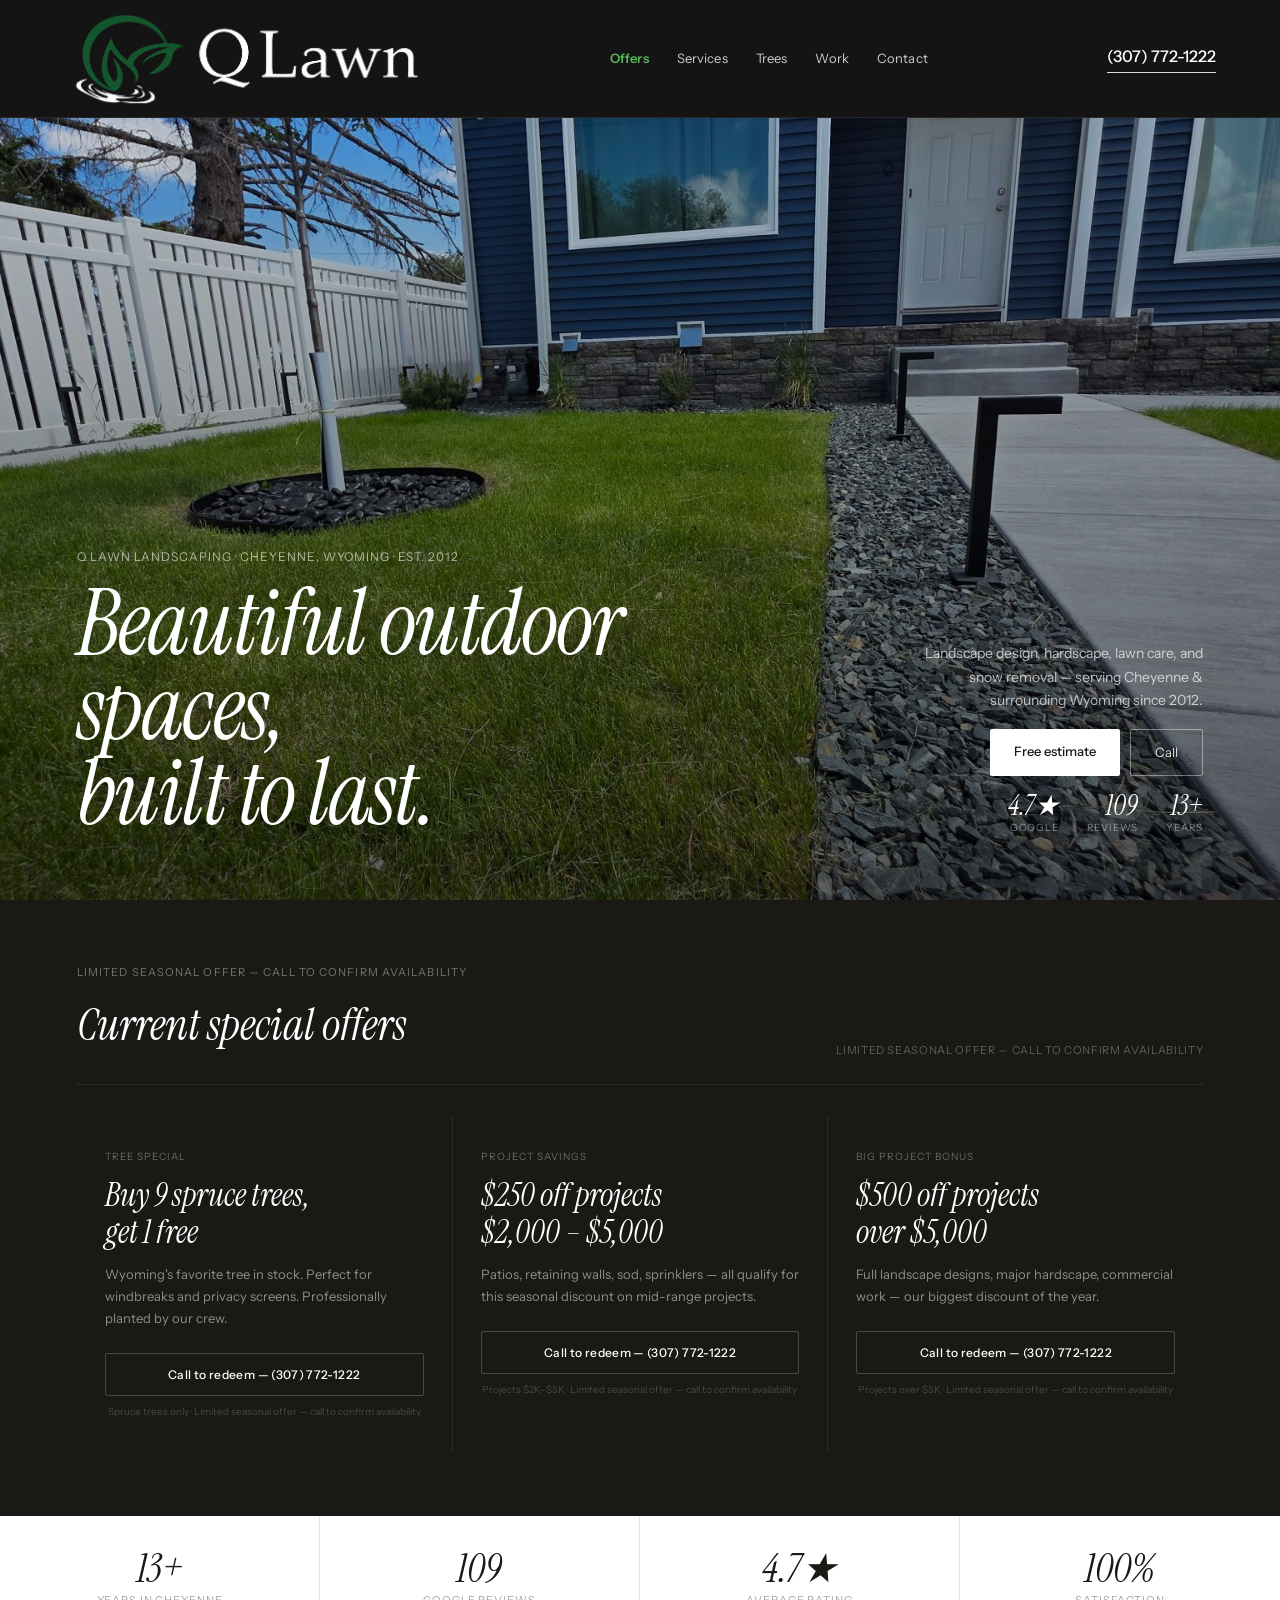
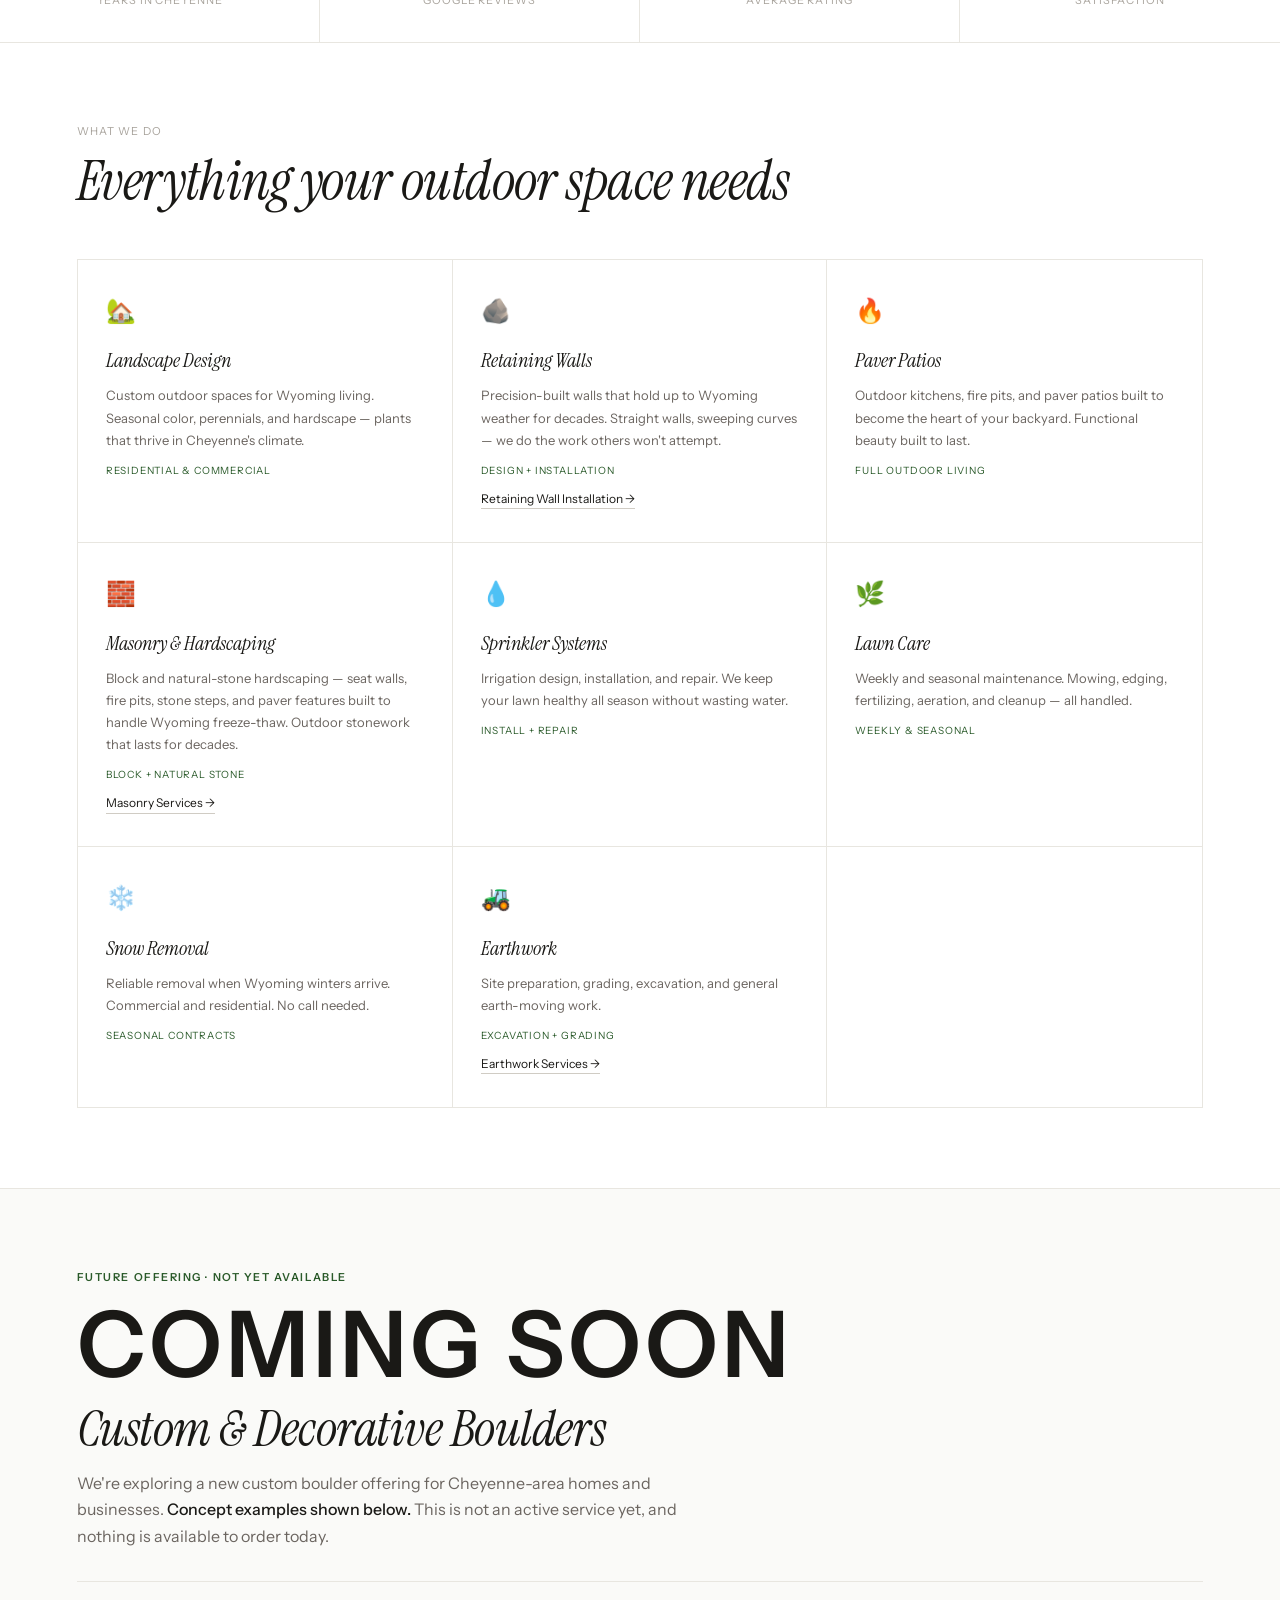
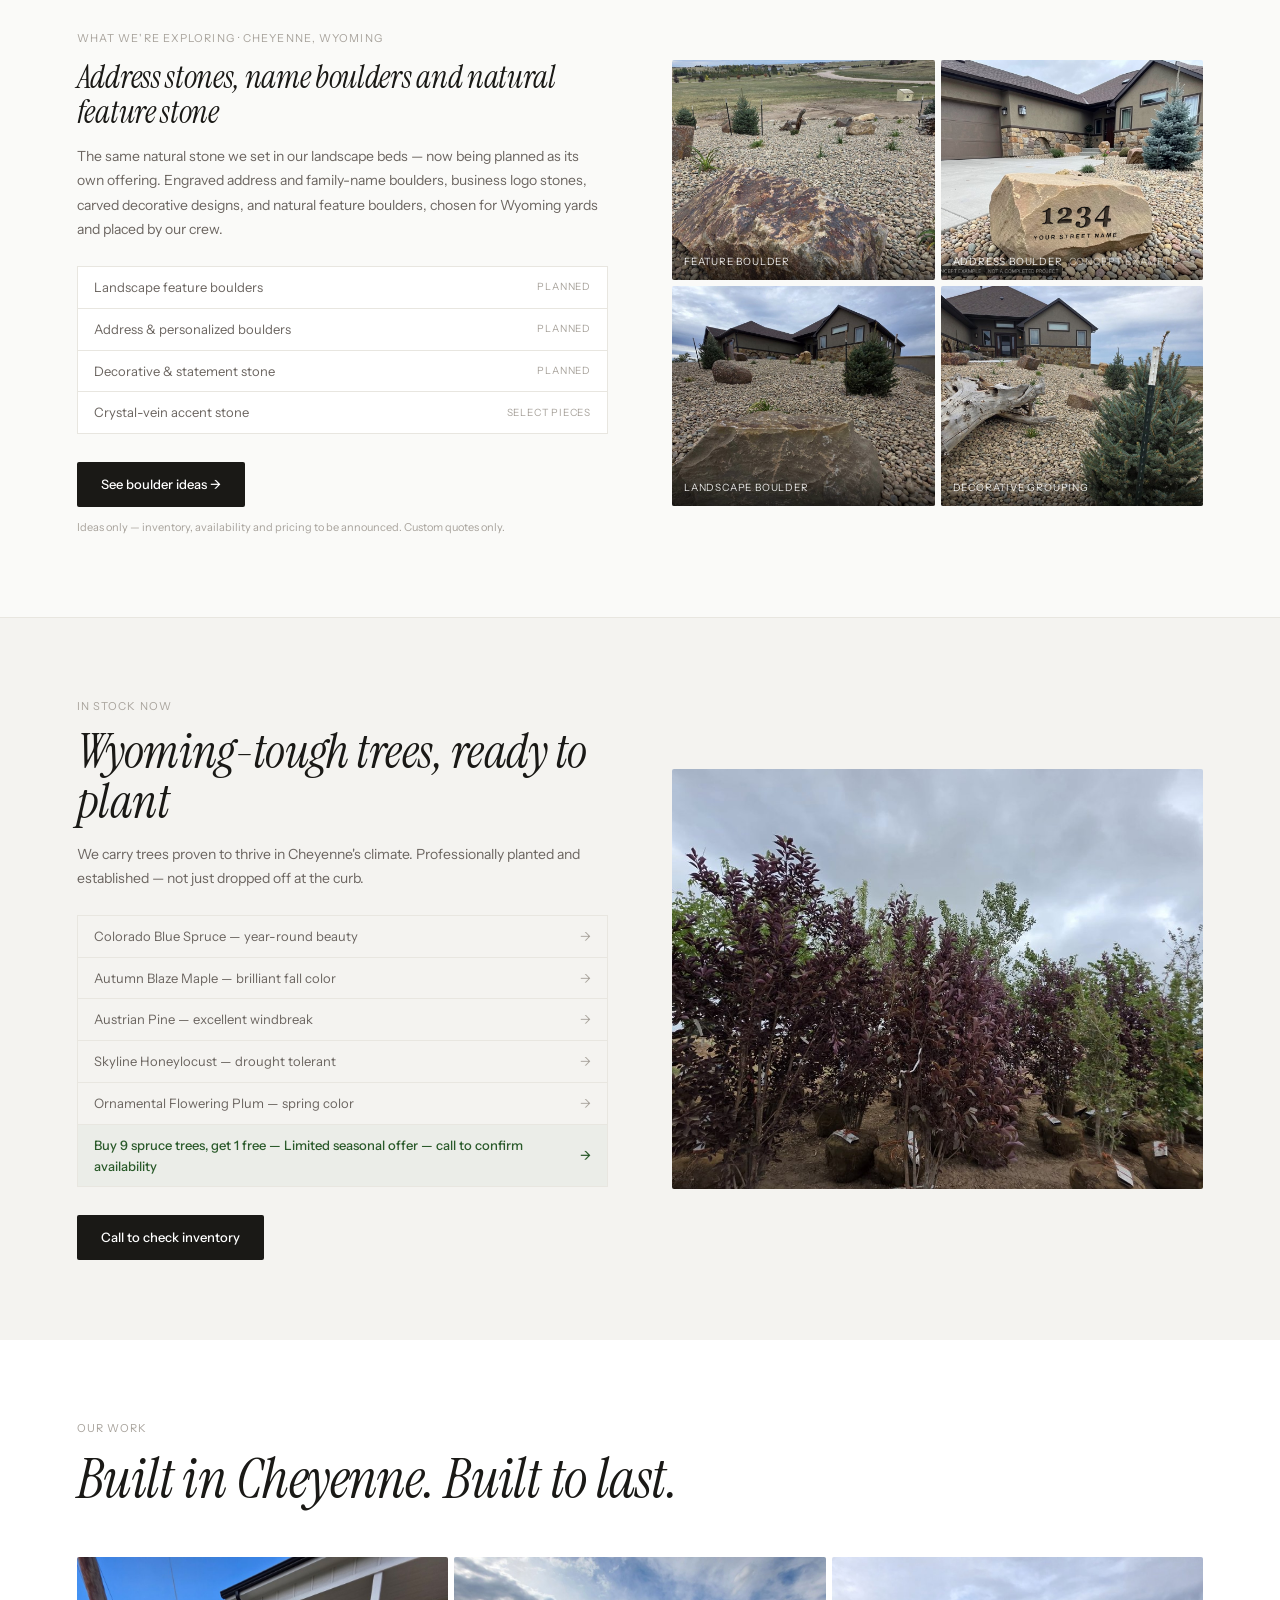
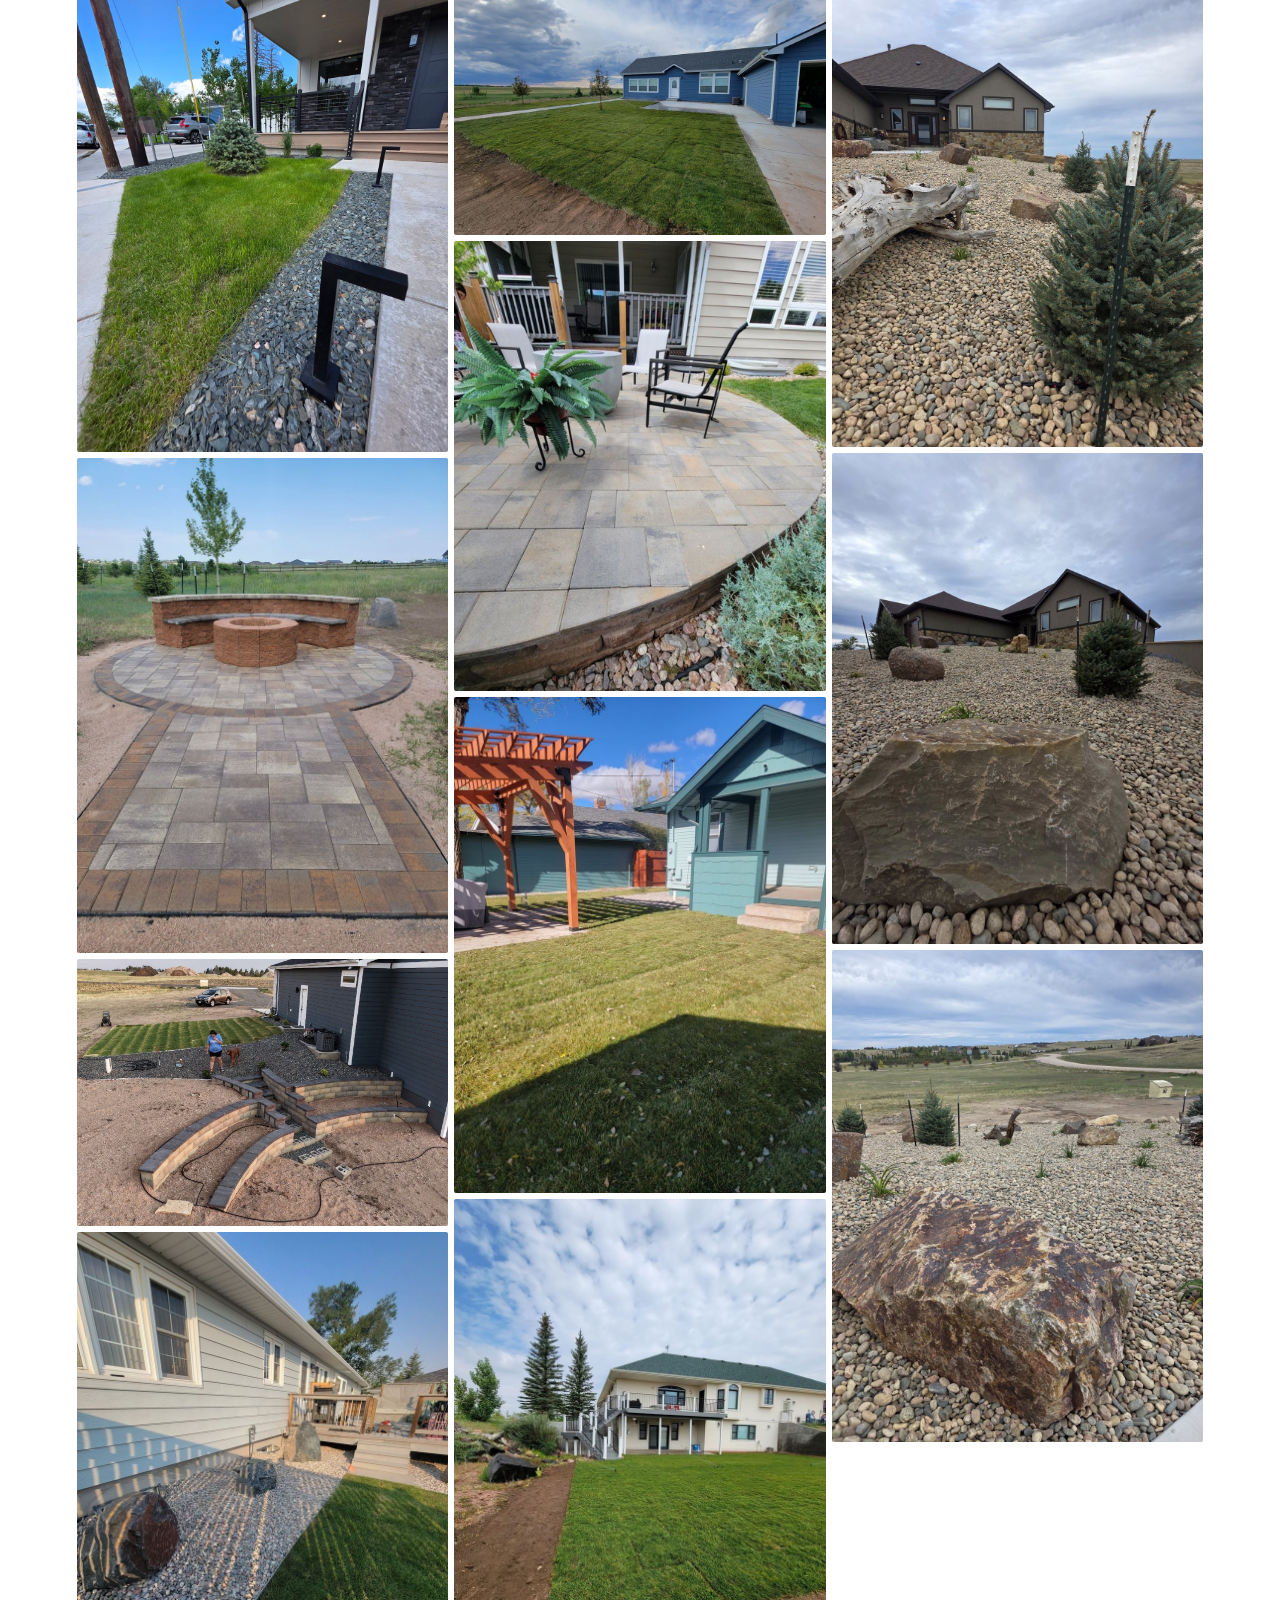
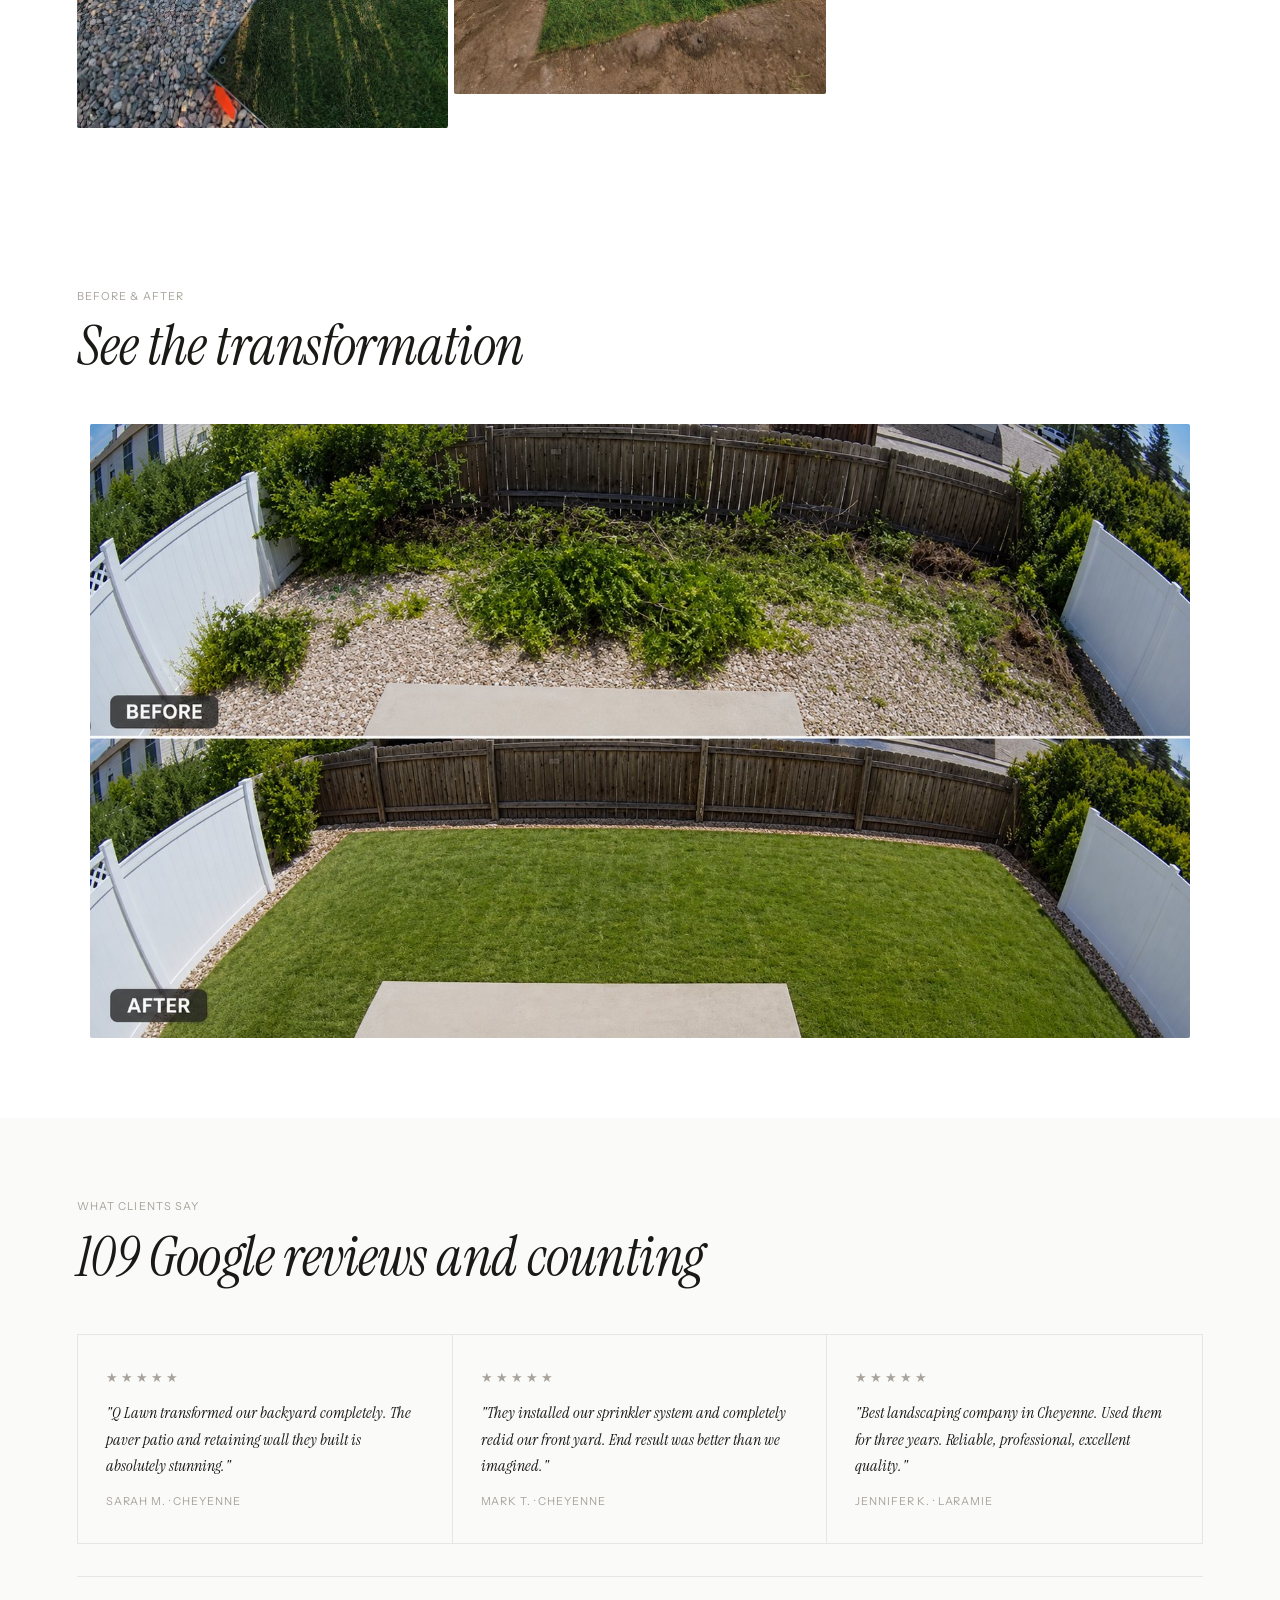
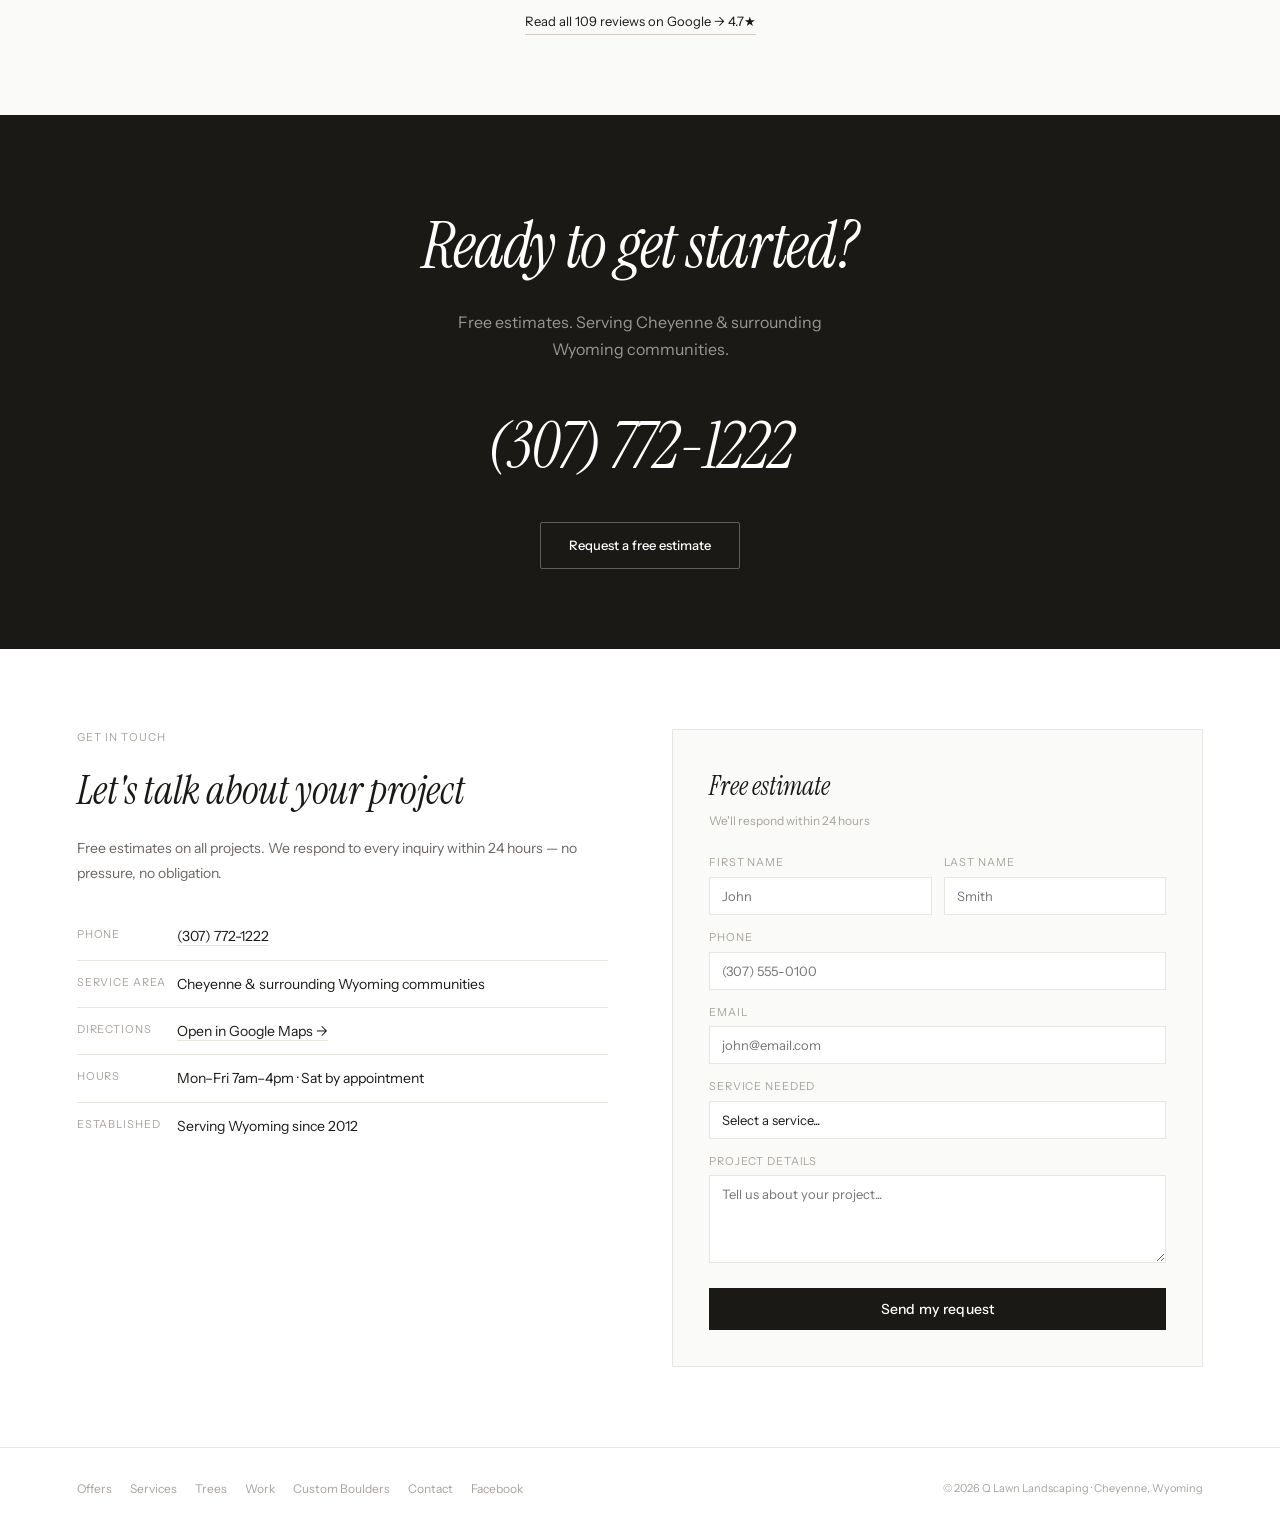
==== commit 212a4a12: "Update Google review count to 109 Co-Authored-By: Claude Sonnet 5 <noreply@anthropic.com>" ====
--- a/index.html
+++ b/index.html
@@ -68,21 +68,21 @@
       </div>
       <div class="hero-stats">
         <div class="hs"><div class="hs-num">4.7★</div><div class="hs-label">Google</div></div>
-        <div class="hs"><div class="hs-num">108</div><div class="hs-label">Reviews</div></div>
+        <div class="hs"><div class="hs-num">109</div><div class="hs-label">Reviews</div></div>
         <div class="hs"><div class="hs-num">13+</div><div class="hs-label">Years</div></div>
       </div>
     </div>
   </div>
 </section>
 <section id="offers" class="offers"><div class="oh"><div><div class="oh-eyebrow">Limited seasonal offer — call to confirm availability</div><div class="oh-title">Current special offers</div></div><div class="oh-exp">Limited seasonal offer — call to confirm availability</div></div><div class="offers-grid"><div class="oc"><div class="oc-eyebrow">Tree special</div><div class="oc-amount">Buy 9 spruce trees,<br/>get 1 free</div><div class="oc-desc">Wyoming's favorite tree in stock. Perfect for windbreaks and privacy screens. Professionally planted by our crew.</div><a href="tel:3077721222" class="oc-btn">Call to redeem — (307) 772-1222</a><div class="oc-fine">Spruce trees only · Limited seasonal offer — call to confirm availability</div></div><div class="oc"><div class="oc-eyebrow">Project savings</div><div class="oc-amount">$250 off projects<br/>$2,000 – $5,000</div><div class="oc-desc">Patios, retaining walls, sod, sprinklers — all qualify for this seasonal discount on mid-range projects.</div><a href="tel:3077721222" class="oc-btn">Call to redeem — (307) 772-1222</a><div class="oc-fine">Projects $2K–$5K · Limited seasonal offer — call to confirm availability</div></div><div class="oc"><div class="oc-eyebrow">Big project bonus</div><div class="oc-amount">$500 off projects<br/>over $5,000</div><div class="oc-desc">Full landscape designs, major hardscape, commercial work — our biggest discount of the year.</div><a href="tel:3077721222" class="oc-btn">Call to redeem — (307) 772-1222</a><div class="oc-fine">Projects over $5K · Limited seasonal offer — call to confirm availability</div></div></div></section>
-<div class="stats"><div class="stat"><div class="stat-num">13+</div><div class="stat-label">Years in Cheyenne</div></div><div class="stat"><div class="stat-num">108</div><div class="stat-label">Google reviews</div></div><div class="stat"><div class="stat-num">4.7★</div><div class="stat-label">Average rating</div></div><div class="stat"><div class="stat-num">100%</div><div class="stat-label">Satisfaction</div></div></div>
+<div class="stats"><div class="stat"><div class="stat-num">13+</div><div class="stat-label">Years in Cheyenne</div></div><div class="stat"><div class="stat-num">109</div><div class="stat-label">Google reviews</div></div><div class="stat"><div class="stat-num">4.7★</div><div class="stat-label">Average rating</div></div><div class="stat"><div class="stat-num">100%</div><div class="stat-label">Satisfaction</div></div></div>
 <section id="services" class="services"><div class="sec-eyebrow">What we do</div><h2 class="sec-title">Everything your outdoor space needs</h2><div class="svc-grid"><div class="svc"><div class="svc-icon">🏡</div><h3>Landscape Design</h3><p>Custom outdoor spaces for Wyoming living. Seasonal color, perennials, and hardscape — plants that thrive in Cheyenne's climate.</p><span class="svc-tag">Residential & Commercial</span></div><div class="svc"><div class="svc-icon">🪨</div><h3>Retaining Walls</h3><p>Precision-built walls that hold up to Wyoming weather for decades. Straight walls, sweeping curves — we do the work others won't attempt.</p><span class="svc-tag">Design + Installation</span><a href="/retaining-walls" class="svc-link">Retaining Wall Installation →</a></div><div class="svc"><div class="svc-icon">🔥</div><h3>Paver Patios</h3><p>Outdoor kitchens, fire pits, and paver patios built to become the heart of your backyard. Functional beauty built to last.</p><span class="svc-tag">Full Outdoor Living</span></div><div class="svc"><div class="svc-icon">🧱</div><h3>Masonry &amp; Hardscaping</h3><p>Block and natural-stone hardscaping — seat walls, fire pits, stone steps, and paver features built to handle Wyoming freeze-thaw. Outdoor stonework that lasts for decades.</p><span class="svc-tag">Block + Natural Stone</span><a href="/masonry" class="svc-link">Masonry Services →</a></div><div class="svc"><div class="svc-icon">💧</div><h3>Sprinkler Systems</h3><p>Irrigation design, installation, and repair. We keep your lawn healthy all season without wasting water.</p><span class="svc-tag">Install + Repair</span></div><div class="svc"><div class="svc-icon">🌿</div><h3>Lawn Care</h3><p>Weekly and seasonal maintenance. Mowing, edging, fertilizing, aeration, and cleanup — all handled.</p><span class="svc-tag">Weekly & Seasonal</span></div><div class="svc"><div class="svc-icon">❄️</div><h3>Snow Removal</h3><p>Reliable removal when Wyoming winters arrive. Commercial and residential. No call needed.</p><span class="svc-tag">Seasonal Contracts</span></div><div class="svc"><div class="svc-icon">🚜</div><h3>Earthwork</h3><p>Site preparation, grading, excavation, and general earth-moving work.</p><span class="svc-tag">Excavation + Grading</span><a href="/earthwork" class="svc-link">Earthwork Services →</a></div></div></section>
 <!-- BOULDERS — Coming Soon interest test. Links carry ?ref=home so homepage arrivals can be told apart from search/direct. Clicks tracked via js/boulder-tracking.js. -->
 <section id="boulders" class="boulders"><div class="cs-banner"><div class="cs-eyebrow">Future offering · Not yet available</div><div class="cs-big">Coming soon</div><h2 class="cs-title">Custom &amp; Decorative Boulders</h2><p class="cs-sub">We're exploring a new custom boulder offering for Cheyenne-area homes and businesses. <b>Concept examples shown below.</b> This is not an active service yet, and nothing is available to order today.</p></div><div class="bld-inner"><div class="bld-copy"><div class="sec-eyebrow">What we're exploring · Cheyenne, Wyoming</div><h3>Address stones, name boulders and natural feature stone</h3><p>The same natural stone we set in our landscape beds — now being planned as its own offering. Engraved address and family-name boulders, business logo stones, carved decorative designs, and natural feature boulders, chosen for Wyoming yards and placed by our crew.</p><div class="bld-list"><div class="bld-item">Landscape feature boulders<span>Planned</span></div><div class="bld-item">Address &amp; personalized boulders<span>Planned</span></div><div class="bld-item">Decorative &amp; statement stone<span>Planned</span></div><div class="bld-item">Crystal-vein accent stone<span>Select pieces</span></div></div><a href="/custom-boulders?ref=home" class="bld-link" data-track="boulder_section_click" data-track-label="See boulder ideas">See boulder ideas →</a><div class="bld-note">Ideas only — inventory, availability and pricing to be announced. Custom quotes only.</div></div><div class="bld-mosaic"><a href="/custom-boulders?ref=home#concepts" data-track="boulder_section_click" data-track-label="mosaic: feature boulder"><img src="images/gallery-boulder-detail.jpg" alt="Large rust-toned natural stone feature boulder set in a river rock bed, Cheyenne, Wyoming" loading="lazy"/><div class="cap">Feature boulder</div></a><a href="/custom-boulders?ref=home#concepts" data-track="boulder_section_click" data-track-label="mosaic: address boulder concept"><img src="images/boulders/concept-address-sandstone.jpg" alt="Concept example of a residential address boulder with engraved house number, not a completed project" loading="lazy"/><div class="cap">Address boulder<em>Concept example</em></div></a><a href="/custom-boulders?ref=home#concepts" data-track="boulder_section_click" data-track-label="mosaic: landscape boulder"><img src="images/gallery-boulder-rockbed.jpg" alt="Tan sandstone landscape boulder in a river rock bed in front of a Cheyenne home" loading="lazy"/><div class="cap">Landscape boulder</div></a><a href="/custom-boulders?ref=home#concepts" data-track="boulder_section_click" data-track-label="mosaic: decorative grouping"><img src="images/gallery-rock-boulders.jpg" alt="Decorative boulder grouping with spruce trees and river rock, Cheyenne, Wyoming" loading="lazy"/><div class="cap">Decorative grouping</div></a></div></div></section>
 <section id="trees" class="trees"><div class="trees-inner"><div class="trees-copy"><div class="sec-eyebrow">In stock now</div><h2>Wyoming-tough trees, ready to plant</h2><p>We carry trees proven to thrive in Cheyenne's climate. Professionally planted and established — not just dropped off at the curb.</p><div class="tree-list"><div class="tree-item">Colorado Blue Spruce — year-round beauty</div><div class="tree-item">Autumn Blaze Maple — brilliant fall color</div><div class="tree-item">Austrian Pine — excellent windbreak</div><div class="tree-item">Skyline Honeylocust — drought tolerant</div><div class="tree-item">Ornamental Flowering Plum — spring color</div><div class="tree-item tree-special">Buy 9 spruce trees, get 1 free — Limited seasonal offer — call to confirm availability</div></div><a href="tel:3077721222" class="btn-white" style="background:var(--ink);color:var(--white);display:inline-block">Call to check inventory</a></div><div class="trees-photo"><img src="images/tree-nursery.jpg" alt="Wyoming-tough nursery trees ready to plant, Q Lawn Cheyenne"/></div></div></section>
 <section id="portfolio" class="gallery"><div class="sec-eyebrow">Our work</div><h2 class="sec-title">Built in Cheyenne. Built to last.</h2><div class="gallery-grid"><div class="gi tall"><img src="images/gallery-curb.jpg" alt="Modern home with fresh sod, spruce and decorative rock, Cheyenne Wyoming"/></div><div class="gi"><img src="images/gallery-firepit.jpg" alt="Paver patio with stone masonry fire pit and curved seat wall, Cheyenne Wyoming"/></div><div class="gi"><img src="images/gallery-retaining.jpg" alt="Tiered block masonry retaining wall with steps, Cheyenne Wyoming"/></div><div class="gi"><img src="images/gallery-rock.jpg" alt="Decorative rock landscaping with boulders, Cheyenne Wyoming"/></div><div class="gi"><img src="images/gallery-sod.jpg" alt="Fresh sod lawn and landscaping, Cheyenne Wyoming"/></div><div class="gi"><img src="images/gallery-patio.jpg" alt="Custom paver patio with seating area, Cheyenne Wyoming"/></div><div class="gi"><img src="images/gallery-pergola.jpg" alt="Backyard pergola over paver patio with new sod, Cheyenne Wyoming"/></div><div class="gi"><img src="images/gallery-sod-trees.jpg" alt="New sod lawn with spruce trees and boulder accent, Cheyenne Wyoming"/></div><div class="gi"><img src="images/gallery-rock-boulders.jpg" alt="Decorative river rock landscaping with boulder accents and young spruce trees, Cheyenne, Wyoming"/></div><div class="gi"><img src="images/gallery-boulder-rockbed.jpg" alt="Boulder and river rock landscaping bed with spruce trees, Cheyenne, Wyoming"/></div><div class="gi"><img src="images/gallery-boulder-detail.jpg" alt="Large natural stone boulder placed in a river rock landscape bed, Cheyenne, Wyoming"/></div></div></section>
 <section id="before-after" class="gallery"><div class="sec-eyebrow">Before &amp; after</div><h2 class="sec-title">See the transformation</h2><img src="images/before-after.jpg" alt="Before and after backyard sod transformation in Cheyenne, Wyoming by Q Lawn Landscaping" style="width:100%;max-width:1100px;margin:0 auto;height:auto;border-radius:2px;display:block"/></section>
-<section id="reviews" class="reviews"><div class="sec-eyebrow">What clients say</div><h2 class="sec-title">108 Google reviews and counting</h2><div class="rev-grid"><div class="rev"><div class="rev-stars">★★★★★</div><p class="rev-text">"Q Lawn transformed our backyard completely. The paver patio and retaining wall they built is absolutely stunning."</p><div class="rev-author">Sarah M. · Cheyenne</div></div><div class="rev"><div class="rev-stars">★★★★★</div><p class="rev-text">"They installed our sprinkler system and completely redid our front yard. End result was better than we imagined."</p><div class="rev-author">Mark T. · Cheyenne</div></div><div class="rev"><div class="rev-stars">★★★★★</div><p class="rev-text">"Best landscaping company in Cheyenne. Used them for three years. Reliable, professional, excellent quality."</p><div class="rev-author">Jennifer K. · Laramie</div></div></div><div class="rev-footer"><a href="https://www.google.com/search?q=Q+Lawn+Landscaping+Cheyenne" target="_blank" class="g-link">Read all 108 reviews on Google → 4.7★</a></div></section>
+<section id="reviews" class="reviews"><div class="sec-eyebrow">What clients say</div><h2 class="sec-title">109 Google reviews and counting</h2><div class="rev-grid"><div class="rev"><div class="rev-stars">★★★★★</div><p class="rev-text">"Q Lawn transformed our backyard completely. The paver patio and retaining wall they built is absolutely stunning."</p><div class="rev-author">Sarah M. · Cheyenne</div></div><div class="rev"><div class="rev-stars">★★★★★</div><p class="rev-text">"They installed our sprinkler system and completely redid our front yard. End result was better than we imagined."</p><div class="rev-author">Mark T. · Cheyenne</div></div><div class="rev"><div class="rev-stars">★★★★★</div><p class="rev-text">"Best landscaping company in Cheyenne. Used them for three years. Reliable, professional, excellent quality."</p><div class="rev-author">Jennifer K. · Laramie</div></div></div><div class="rev-footer"><a href="https://www.google.com/search?q=Q+Lawn+Landscaping+Cheyenne" target="_blank" class="g-link">Read all 109 reviews on Google → 4.7★</a></div></section>
 <section class="cta"><h2>Ready to get started?</h2><p>Free estimates. Serving Cheyenne & surrounding Wyoming communities.</p><a href="tel:3077721222" class="cta-phone">(307) 772-1222</a><a href="#contact" class="btn-white-outline">Request a free estimate</a></section>
 <section id="contact" class="contact"><div class="contact-grid"><div class="ci"><div class="sec-eyebrow">Get in touch</div><h2>Let's talk about your project</h2><p>Free estimates on all projects. We respond to every inquiry within 24 hours — no pressure, no obligation.</p><div class="cd"><div class="cd-l">Phone</div><div class="cd-v"><a href="tel:3077721222">(307) 772-1222</a></div></div>
 <div class="cd"><div class="cd-l">Service area</div><div class="cd-v">Cheyenne & surrounding Wyoming communities</div></div><div class="cd"><div class="cd-l">Directions</div><div class="cd-v"><a href="https://www.google.com/maps/search/?api=1&amp;query=Q+Lawn+Landscaping+Cheyenne+WY" target="_blank" rel="noopener">Open in Google Maps →</a></div></div><div class="cd"><div class="cd-l">Hours</div><div class="cd-v">Mon–Fri 7am–4pm · Sat by appointment</div></div><div class="cd"><div class="cd-l">Established</div><div class="cd-v">Serving Wyoming since 2012</div></div></div><form class="cf" name="free-estimate" method="POST" data-netlify="true" netlify-honeypot="bot-field" action="/thank-you.html"><input type="hidden" name="form-name" value="free-estimate"/><p hidden><label>Don't fill this out if you're human: <input name="bot-field"/></label></p><div class="cf-title">Free estimate</div><div class="cf-sub">We'll respond within 24 hours</div><div class="fg-row"><div class="fg"><label for="cf-first">First name</label><input id="cf-first" name="first-name" type="text" placeholder="John" required/></div><div class="fg"><label for="cf-last">Last name</label><input id="cf-last" name="last-name" type="text" placeholder="Smith"/></div></div><div class="fg"><label for="cf-phone">Phone</label><input id="cf-phone" name="phone" type="tel" placeholder="(307) 555-0100" required/></div><div class="fg"><label for="cf-email">Email</label><input id="cf-email" name="email" type="email" placeholder="john@email.com"/></div><div class="fg"><label for="cf-service">Service needed</label><select id="cf-service" name="service" required><option value="">Select a service...</option><option>Landscape Design</option><option>Retaining Wall</option><option>Paver Patio</option><option>Sprinkler System</option><option>Lawn Care</option><option>Sod Installation</option><option>Tree Installation</option><option>Snow Removal</option><option>Earthwork</option><option>Other</option></select></div><div class="fg"><label for="cf-details">Project details</label><textarea id="cf-details" name="details" placeholder="Tell us about your project..." required></textarea></div><button type="submit" class="cf-submit">Send my request</button></form></div></section>
